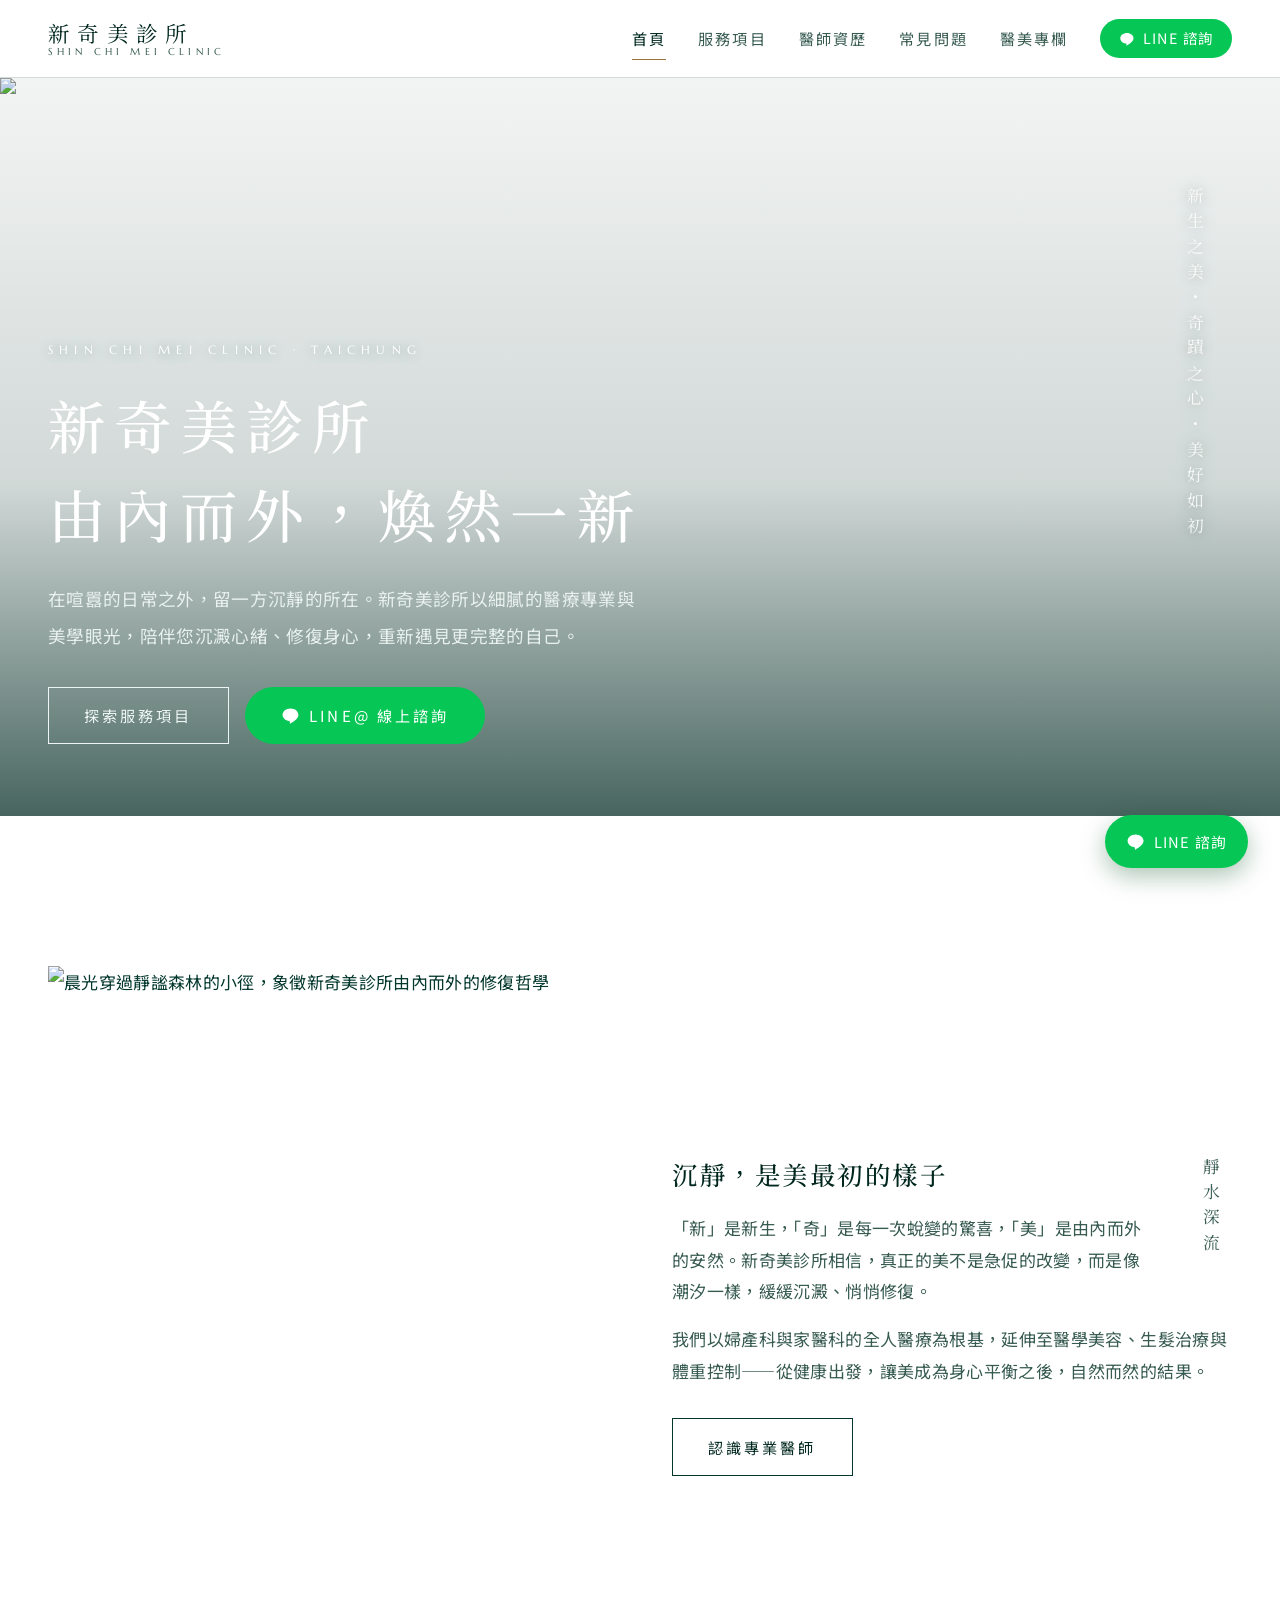
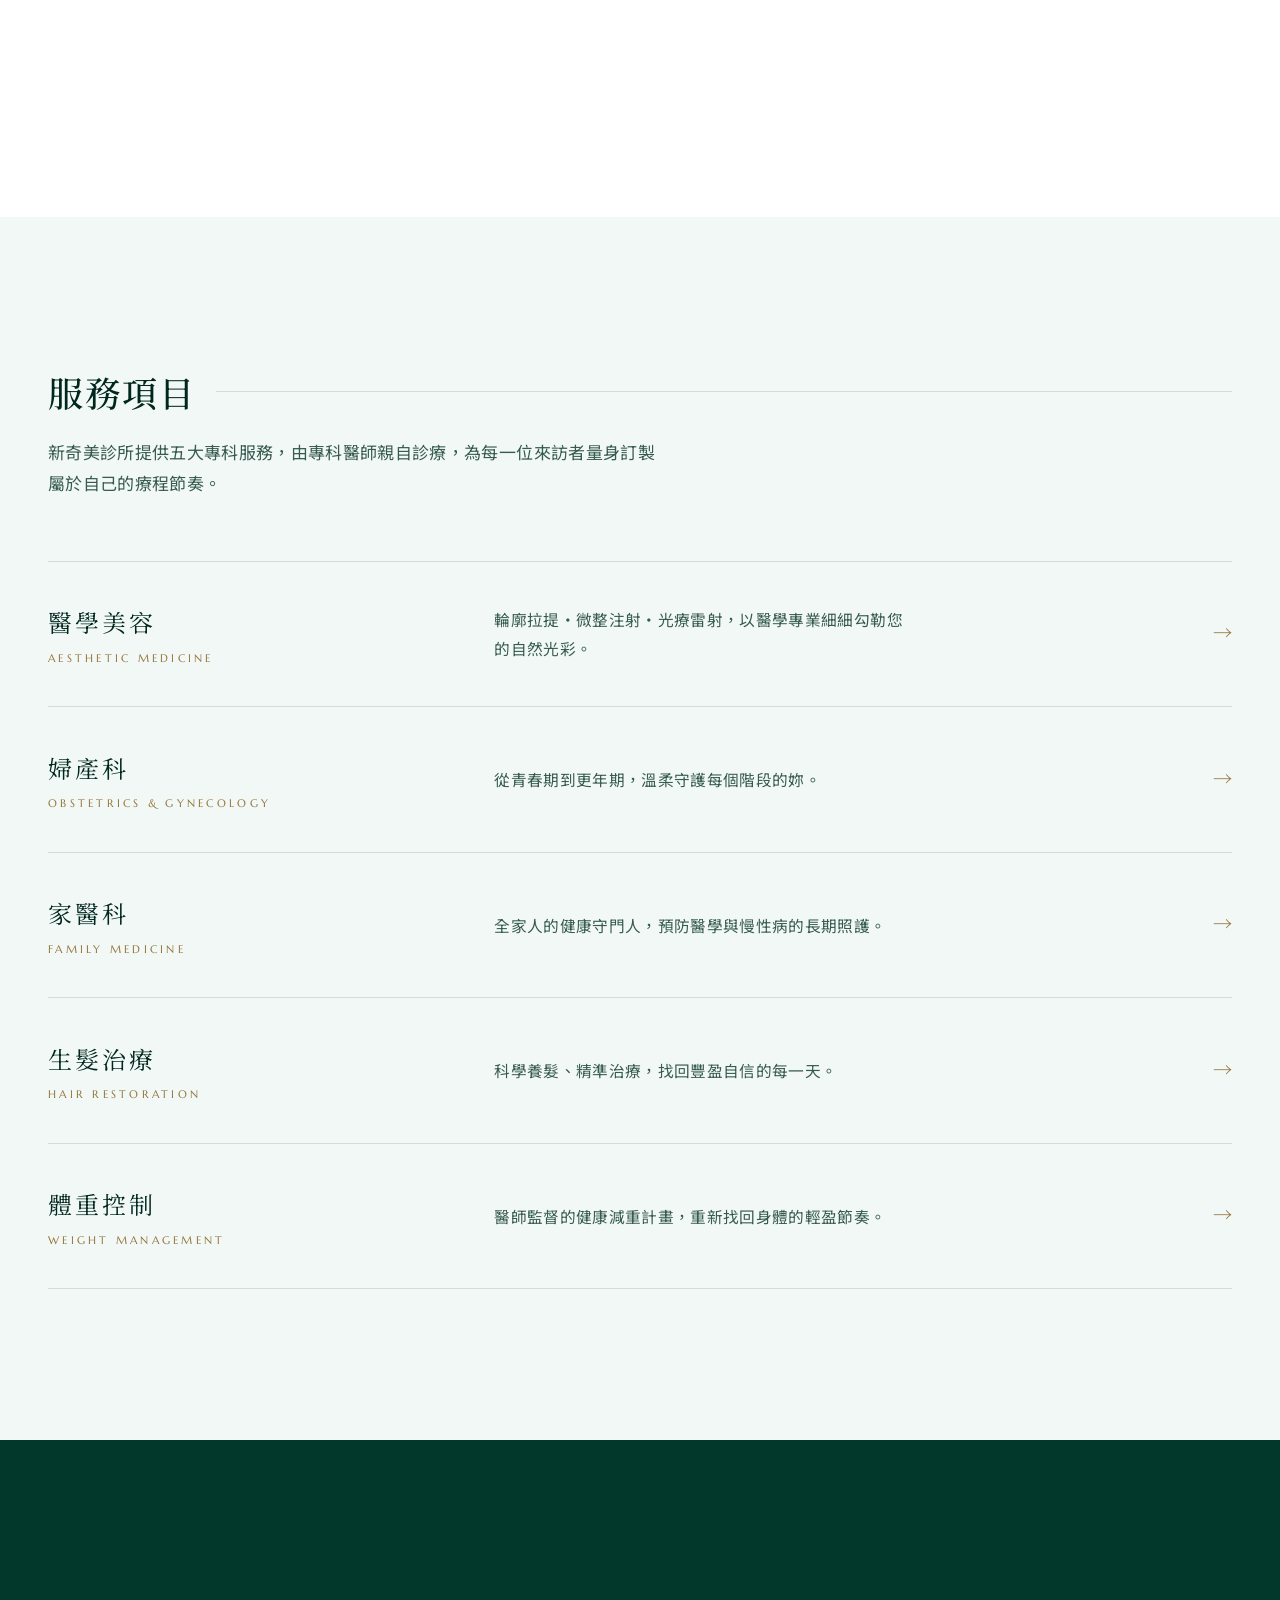
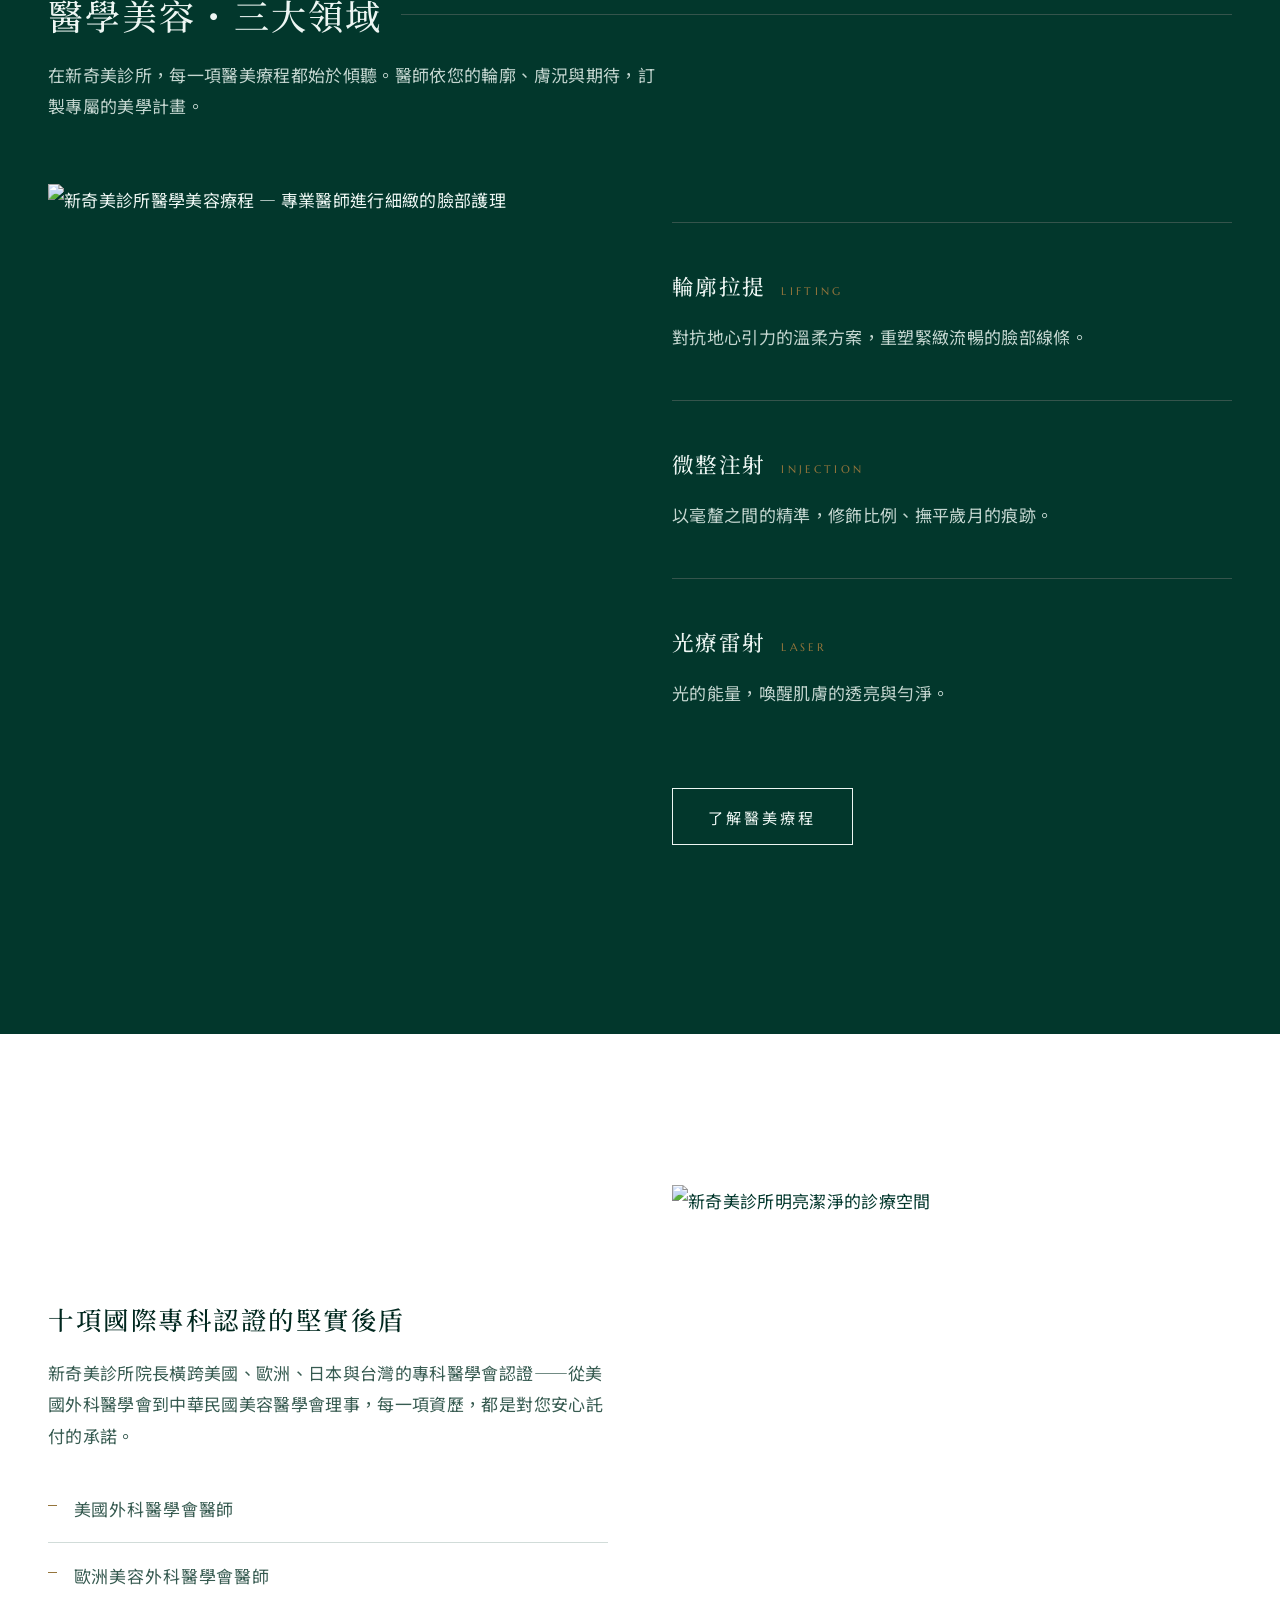
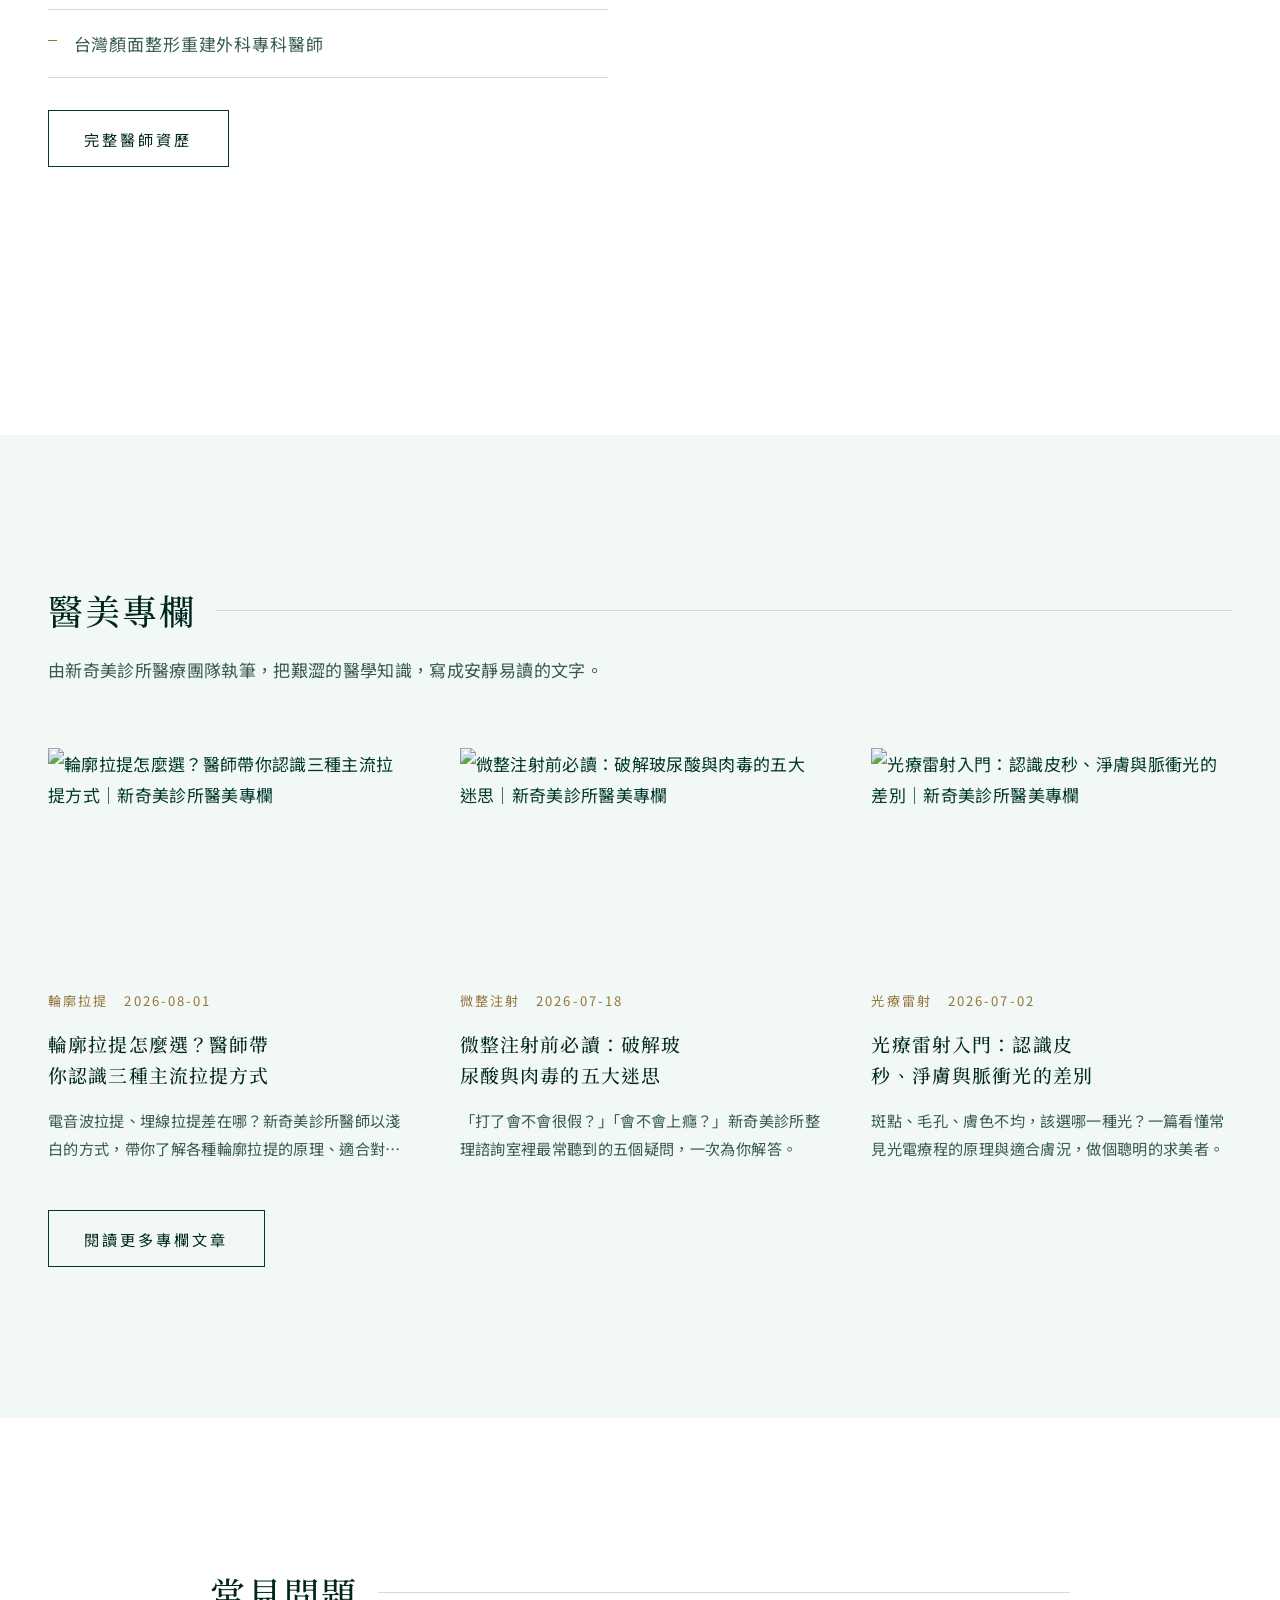
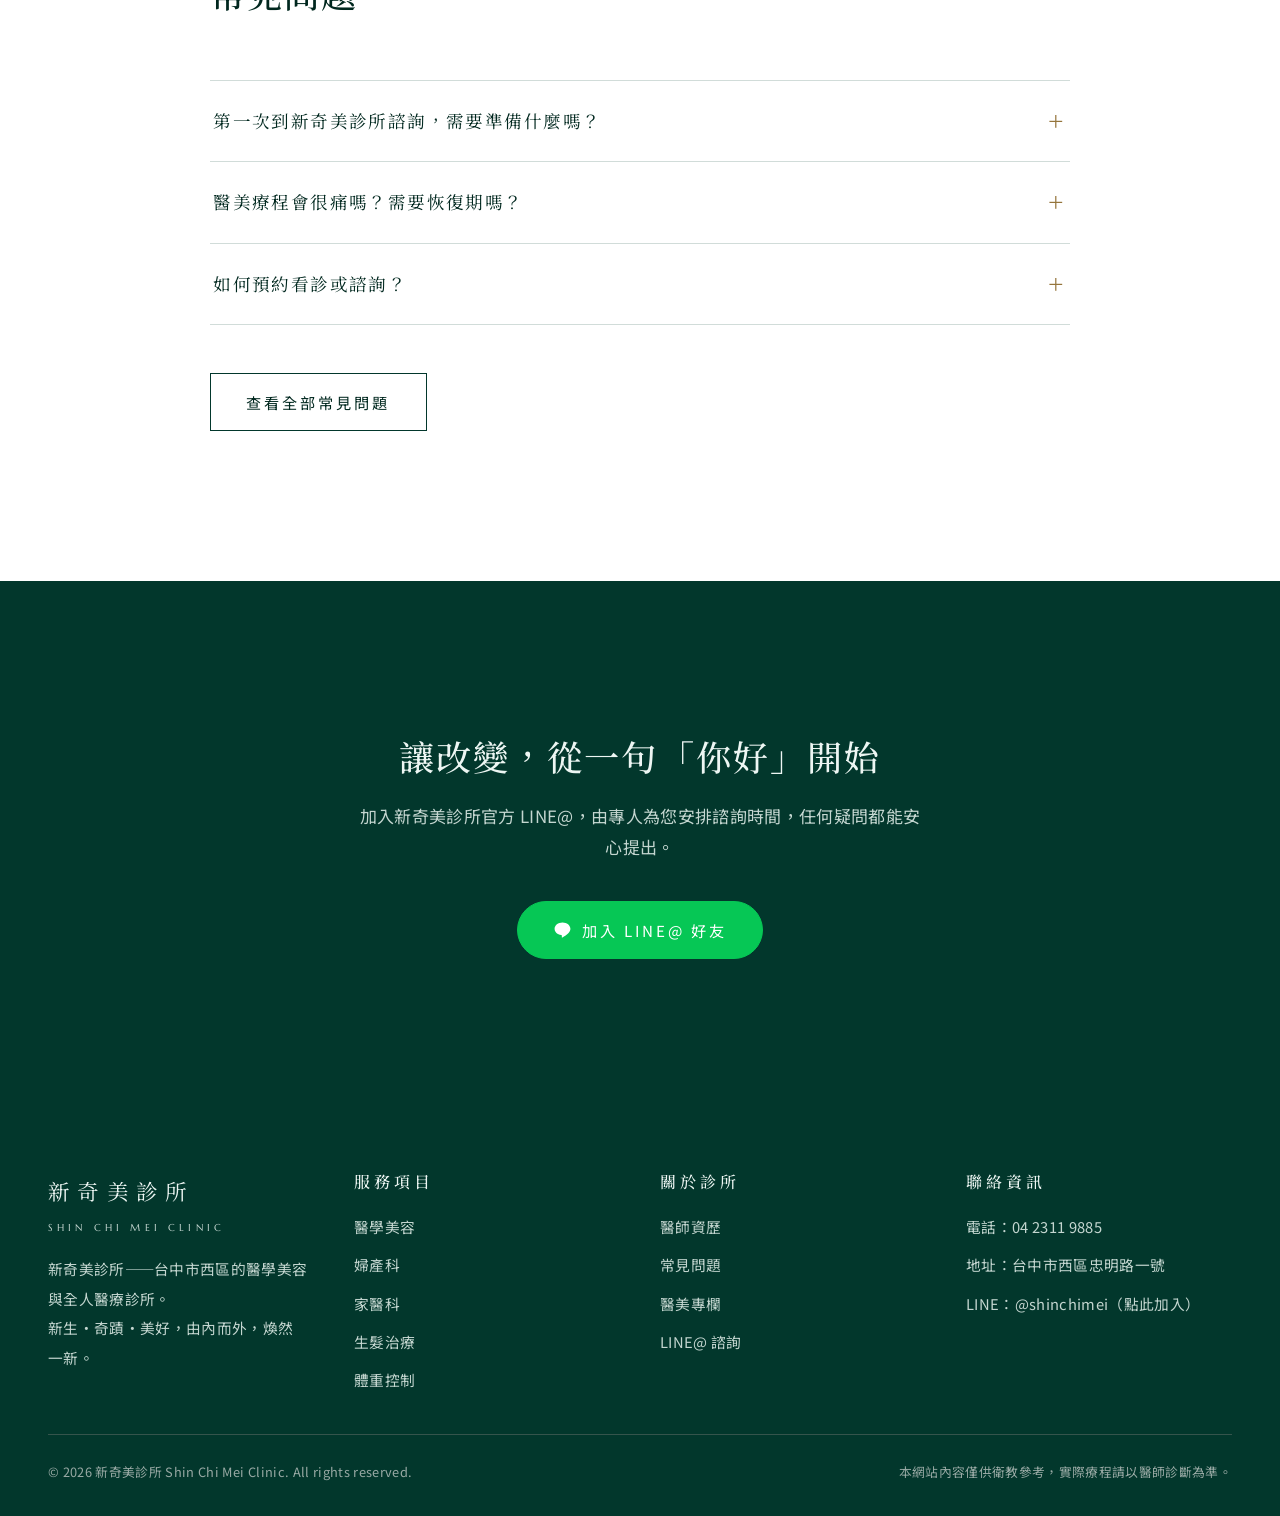
==== index.html @ 283fa75a "新奇美診所官方網站：沉靜風格多頁靜態站＋醫美專欄編輯器 Co-Authored-By: Claude Fable 5 <noreply@anthropic.com>" ====
<!DOCTYPE html>
<html lang="zh-Hant-TW">
<head>
<meta charset="UTF-8">
<meta name="viewport" content="width=device-width, initial-scale=1.0">
<title>新奇美診所｜台中西區醫美・婦產科・家醫科 — 由內而外，煥然一新</title>
<meta name="description" content="新奇美診所位於台中市西區忠明路，提供醫學美容（輪廓拉提、微整注射、光療雷射）、婦產科、家醫科、生髮治療與體重控制。新奇美診所以沉靜細膩的醫療美學，陪您由內而外煥然一新。LINE 線上諮詢：04 2311 9885。">
<meta name="keywords" content="新奇美診所, 台中醫美, 台中醫美診所, 輪廓拉提, 微整注射, 光療雷射, 生髮治療, 體重控制, 婦產科, 家醫科">
<link rel="canonical" href="https://www.shinchimei-clinic.tw/">
<!-- TODO: 上線時請將 shinchimei-clinic.tw 替換為實際網域（含以下 og / JSON-LD / sitemap） -->
<meta property="og:type" content="website">
<meta property="og:title" content="新奇美診所｜台中西區醫美・婦產科・家醫科">
<meta property="og:description" content="新奇美診所以沉靜細膩的醫療美學，提供醫學美容、婦產科、家醫科、生髮治療與體重控制，陪您由內而外煥然一新。">
<meta property="og:url" content="https://www.shinchimei-clinic.tw/">
<meta property="og:image" content="https://images.unsplash.com/photo-1507525428034-b723cf961d3e?auto=format&fit=crop&w=1200&q=80">
<meta property="og:locale" content="zh_TW">
<link rel="preconnect" href="https://fonts.googleapis.com">
<link rel="preconnect" href="https://fonts.gstatic.com" crossorigin>
<link href="https://fonts.googleapis.com/css2?family=Marcellus&family=Noto+Sans+TC:wght@300;400;500&family=Noto+Serif+TC:wght@400;500;600&display=swap" rel="stylesheet">
<link rel="stylesheet" href="assets/css/style.css">
<script type="application/ld+json">
{
  "@context": "https://schema.org",
  "@type": "MedicalClinic",
  "name": "新奇美診所",
  "alternateName": "Shin Chi Mei Clinic",
  "description": "新奇美診所位於台中市西區，提供醫學美容（輪廓拉提、微整注射、光療雷射）、婦產科、家醫科、生髮治療與體重控制。",
  "url": "https://www.shinchimei-clinic.tw/",
  "telephone": "+886-4-2311-9885",
  "image": "https://images.unsplash.com/photo-1507525428034-b723cf961d3e?auto=format&fit=crop&w=1200&q=80",
  "address": {
    "@type": "PostalAddress",
    "streetAddress": "忠明路一號",
    "addressLocality": "西區",
    "addressRegion": "台中市",
    "postalCode": "403",
    "addressCountry": "TW"
  },
  "medicalSpecialty": ["PlasticSurgery", "Dermatology", "Gynecologic", "PrimaryCare"],
  "availableService": [
    { "@type": "MedicalProcedure", "name": "輪廓拉提" },
    { "@type": "MedicalProcedure", "name": "微整注射" },
    { "@type": "MedicalProcedure", "name": "光療雷射" },
    { "@type": "MedicalProcedure", "name": "生髮治療" },
    { "@type": "MedicalProcedure", "name": "體重控制" }
  ]
}
</script>
</head>
<body>

<header class="site-header">
  <div class="wrap site-header__inner">
    <a href="index.html" class="brand" aria-label="新奇美診所首頁">
      <span class="brand__zh">新奇美診所</span>
      <span class="brand__en">Shin Chi Mei Clinic</span>
    </a>
    <button class="nav-toggle" aria-label="開啟選單" aria-expanded="false">
      <svg viewBox="0 0 24 24" fill="none" stroke="currentColor" stroke-width="1.5"><path d="M3 6h18M3 12h18M3 18h18"/></svg>
    </button>
    <nav class="site-nav" aria-label="主選單">
      <button class="nav-close" aria-label="關閉選單">
        <svg viewBox="0 0 24 24" fill="none" stroke="currentColor" stroke-width="1.5"><path d="M6 6l12 12M18 6L6 18"/></svg>
      </button>
      <a href="index.html" aria-current="page">首頁</a>
      <a href="services/index.html">服務項目</a>
      <a href="doctors.html">醫師資歷</a>
      <a href="faq.html">常見問題</a>
      <a href="blog/index.html">醫美專欄</a>
      <a href="contact.html" class="nav-cta">
        <svg viewBox="0 0 24 24" fill="currentColor"><path d="M12 3C6.5 3 2 6.6 2 11.1c0 4 3.5 7.4 8.3 8 .3.1.8.2.9.5.1.2.1.6 0 .9l-.1.9c0 .3-.2 1 .9.6 1.1-.5 5.8-3.4 7.9-5.9 1.4-1.6 2.1-3.2 2.1-5C22 6.6 17.5 3 12 3z"/></svg>
        LINE 諮詢
      </a>
    </nav>
  </div>
</header>

<main>
  <!-- Hero -->
  <section class="hero">
    <div class="hero__media">
      <img src="https://images.unsplash.com/photo-1507525428034-b723cf961d3e?auto=format&fit=crop&w=2000&q=80" alt="清晨的靜謐海岸，柔和的浪花輕撫沙灘 — 新奇美診所的沉靜意象" fetchpriority="high">
    </div>
    <p class="vertical-poem">新生之美・奇蹟之心・美好如初</p>
    <div class="wrap hero__content">
      <p class="hero__brandline">Shin Chi Mei Clinic · Taichung</p>
      <h1 class="hero__title">新奇美診所<br>由內而外，煥然一新</h1>
      <p class="hero__sub">在喧囂的日常之外，留一方沉靜的所在。新奇美診所以細膩的醫療專業與美學眼光，陪伴您沉澱心緒、修復身心，重新遇見更完整的自己。</p>
      <p style="margin-top:2rem; display:flex; gap:1rem; flex-wrap:wrap;">
        <a class="btn btn--on-deep" href="services/index.html">探索服務項目</a>
        <a class="btn btn--line" href="contact.html">
          <svg viewBox="0 0 24 24" fill="currentColor"><path d="M12 3C6.5 3 2 6.6 2 11.1c0 4 3.5 7.4 8.3 8 .3.1.8.2.9.5.1.2.1.6 0 .9l-.1.9c0 .3-.2 1 .9.6 1.1-.5 5.8-3.4 7.9-5.9 1.4-1.6 2.1-3.2 2.1-5C22 6.6 17.5 3 12 3z"/></svg>
          LINE@ 線上諮詢
        </a>
      </p>
    </div>
  </section>

  <!-- 理念 -->
  <section class="section">
    <div class="wrap split">
      <div class="split__media reveal">
        <img src="https://images.unsplash.com/photo-1441974231531-c6227db76b6e?auto=format&fit=crop&w=1200&q=80" alt="晨光穿過靜謐森林的小徑，象徵新奇美診所由內而外的修復哲學" loading="lazy">
      </div>
      <div class="split__body reveal" data-delay="1">
        <p class="vertical-poem" style="float:right; margin-left:2rem;">靜水深流</p>
        <h2>沉靜，是美最初的樣子</h2>
        <p>「新」是新生，「奇」是每一次蛻變的驚喜，「美」是由內而外的安然。新奇美診所相信，真正的美不是急促的改變，而是像潮汐一樣，緩緩沉澱、悄悄修復。</p>
        <p>我們以婦產科與家醫科的全人醫療為根基，延伸至醫學美容、生髮治療與體重控制——從健康出發，讓美成為身心平衡之後，自然而然的結果。</p>
        <p style="margin-top:2rem;"><a class="btn" href="doctors.html">認識專業醫師</a></p>
      </div>
    </div>
  </section>

  <!-- 服務項目 -->
  <section class="section section--surface" id="services">
    <div class="wrap">
      <header class="section-head reveal">
        <h2 class="section-head__title">服務項目</h2>
        <p class="section-head__lede">新奇美診所提供五大專科服務，由專科醫師親自診療，為每一位來訪者量身訂製屬於自己的療程節奏。</p>
      </header>
      <div class="service-menu reveal" data-delay="1">
        <a class="service-menu__item" href="services/aesthetic-medicine.html">
          <span class="service-menu__name">醫學美容<small>Aesthetic Medicine</small></span>
          <span class="service-menu__desc">輪廓拉提・微整注射・光療雷射，以醫學專業細細勾勒您的自然光彩。</span>
          <span class="service-menu__arrow" aria-hidden="true">→</span>
        </a>
        <a class="service-menu__item" href="services/obstetrics-gynecology.html">
          <span class="service-menu__name">婦產科<small>Obstetrics &amp; Gynecology</small></span>
          <span class="service-menu__desc">從青春期到更年期，溫柔守護每個階段的妳。</span>
          <span class="service-menu__arrow" aria-hidden="true">→</span>
        </a>
        <a class="service-menu__item" href="services/family-medicine.html">
          <span class="service-menu__name">家醫科<small>Family Medicine</small></span>
          <span class="service-menu__desc">全家人的健康守門人，預防醫學與慢性病的長期照護。</span>
          <span class="service-menu__arrow" aria-hidden="true">→</span>
        </a>
        <a class="service-menu__item" href="services/hair-restoration.html">
          <span class="service-menu__name">生髮治療<small>Hair Restoration</small></span>
          <span class="service-menu__desc">科學養髮、精準治療，找回豐盈自信的每一天。</span>
          <span class="service-menu__arrow" aria-hidden="true">→</span>
        </a>
        <a class="service-menu__item" href="services/weight-management.html">
          <span class="service-menu__name">體重控制<small>Weight Management</small></span>
          <span class="service-menu__desc">醫師監督的健康減重計畫，重新找回身體的輕盈節奏。</span>
          <span class="service-menu__arrow" aria-hidden="true">→</span>
        </a>
      </div>
    </div>
  </section>

  <!-- 醫學美容 highlight -->
  <section class="section section--deep">
    <div class="wrap">
      <header class="section-head reveal">
        <h2 class="section-head__title">醫學美容・三大領域</h2>
        <p class="section-head__lede">在新奇美診所，每一項醫美療程都始於傾聽。醫師依您的輪廓、膚況與期待，訂製專屬的美學計畫。</p>
      </header>
      <div class="split">
        <div class="split__media reveal">
          <img src="https://images.unsplash.com/photo-1552693673-1bf958298935?auto=format&fit=crop&w=1200&q=80" alt="新奇美診所醫學美容療程 — 專業醫師進行細緻的臉部護理" loading="lazy">
        </div>
        <div class="split__body reveal" data-delay="1">
          <div class="treatment-block" style="border-top-color: var(--hairline-deep);">
            <h3 style="color:var(--on-deep);">輪廓拉提 <small>Lifting</small></h3>
            <p style="color:var(--on-deep-soft);">對抗地心引力的溫柔方案，重塑緊緻流暢的臉部線條。</p>
          </div>
          <div class="treatment-block" style="border-top-color: var(--hairline-deep);">
            <h3 style="color:var(--on-deep);">微整注射 <small>Injection</small></h3>
            <p style="color:var(--on-deep-soft);">以毫釐之間的精準，修飾比例、撫平歲月的痕跡。</p>
          </div>
          <div class="treatment-block" style="border-top-color: var(--hairline-deep);">
            <h3 style="color:var(--on-deep);">光療雷射 <small>Laser</small></h3>
            <p style="color:var(--on-deep-soft);">光的能量，喚醒肌膚的透亮與勻淨。</p>
          </div>
          <p style="margin-top:2rem;"><a class="btn btn--on-deep" href="services/aesthetic-medicine.html">了解醫美療程</a></p>
        </div>
      </div>
    </div>
  </section>

  <!-- 醫師 preview -->
  <section class="section">
    <div class="wrap split">
      <div class="split__body reveal">
        <h2>十項國際專科認證的堅實後盾</h2>
        <p>新奇美診所院長橫跨美國、歐洲、日本與台灣的專科醫學會認證——從美國外科醫學會到中華民國美容醫學會理事，每一項資歷，都是對您安心託付的承諾。</p>
        <ul class="cred-list" style="columns:1; margin-top:1.5rem;">
          <li>美國外科醫學會醫師</li>
          <li>歐洲美容外科醫學會醫師</li>
          <li>台灣顏面整形重建外科專科醫師</li>
        </ul>
        <p style="margin-top:2rem;"><a class="btn" href="doctors.html">完整醫師資歷</a></p>
      </div>
      <div class="split__media reveal" data-delay="1">
        <img src="https://images.unsplash.com/photo-1629909613654-28e377c37b09?auto=format&fit=crop&w=1200&q=80" alt="新奇美診所明亮潔淨的診療空間" loading="lazy">
      </div>
    </div>
  </section>

  <!-- 專欄 preview -->
  <section class="section section--surface">
    <div class="wrap">
      <header class="section-head reveal">
        <h2 class="section-head__title">醫美專欄</h2>
        <p class="section-head__lede">由新奇美診所醫療團隊執筆，把艱澀的醫學知識，寫成安靜易讀的文字。</p>
      </header>
      <div class="post-grid reveal" data-delay="1" id="home-posts">
        <!-- 由 blog.js 動態帶入最新三篇 -->
      </div>
      <p style="margin-top:3rem;"><a class="btn" href="blog/index.html">閱讀更多專欄文章</a></p>
    </div>
  </section>

  <!-- FAQ preview -->
  <section class="section">
    <div class="wrap wrap--narrow">
      <header class="section-head reveal">
        <h2 class="section-head__title">常見問題</h2>
      </header>
      <div class="faq-list reveal" data-delay="1">
        <details class="faq-item">
          <summary>第一次到新奇美診所諮詢，需要準備什麼嗎？</summary>
          <div class="faq-item__body"><p>只需帶著您的健保卡與想解決的困擾前來。醫師會先進行完整的評估與溝通，充分了解您的期待後，才會共同討論適合的療程方向，不會有任何推銷壓力。</p></div>
        </details>
        <details class="faq-item">
          <summary>醫美療程會很痛嗎？需要恢復期嗎？</summary>
          <div class="faq-item__body"><p>多數微整注射與光療雷射屬於低侵入性療程，治療前會敷麻藥降低不適，術後即可正常上班上學。實際感受與恢復期依療程項目與個人體質而異，醫師會在諮詢時詳細說明。</p></div>
        </details>
        <details class="faq-item">
          <summary>如何預約看診或諮詢？</summary>
          <div class="faq-item__body"><p>您可以透過 LINE@ 線上諮詢，或直接來電 04 2311 9885 預約。診所位於台中市西區忠明路一號，交通便利。</p></div>
        </details>
      </div>
      <p style="margin-top:3rem;"><a class="btn" href="faq.html">查看全部常見問題</a></p>
    </div>
  </section>

  <!-- LINE CTA -->
  <section class="section section--deep">
    <div class="wrap" style="text-align:center;">
      <h2 class="reveal" style="font-size:var(--text-h2); margin-bottom:1.2rem;">讓改變，從一句「你好」開始</h2>
      <p class="reveal" data-delay="1" style="color:var(--on-deep-soft); max-width:34em; margin-inline:auto;">加入新奇美診所官方 LINE@，由專人為您安排諮詢時間，任何疑問都能安心提出。</p>
      <p class="reveal" data-delay="2" style="margin-top:2.4rem;">
        <a class="btn btn--line" href="contact.html">
          <svg viewBox="0 0 24 24" fill="currentColor"><path d="M12 3C6.5 3 2 6.6 2 11.1c0 4 3.5 7.4 8.3 8 .3.1.8.2.9.5.1.2.1.6 0 .9l-.1.9c0 .3-.2 1 .9.6 1.1-.5 5.8-3.4 7.9-5.9 1.4-1.6 2.1-3.2 2.1-5C22 6.6 17.5 3 12 3z"/></svg>
          加入 LINE@ 好友
        </a>
      </p>
    </div>
  </section>
</main>

<footer class="site-footer">
  <div class="wrap">
    <div class="site-footer__grid">
      <div class="site-footer__brand">
        <span class="brand__zh">新奇美診所</span><br>
        <span class="brand__en">Shin Chi Mei Clinic</span>
        <p>新奇美診所——台中市西區的醫學美容與全人醫療診所。<br>新生・奇蹟・美好，由內而外，煥然一新。</p>
      </div>
      <div>
        <h4>服務項目</h4>
        <ul>
          <li><a href="services/aesthetic-medicine.html">醫學美容</a></li>
          <li><a href="services/obstetrics-gynecology.html">婦產科</a></li>
          <li><a href="services/family-medicine.html">家醫科</a></li>
          <li><a href="services/hair-restoration.html">生髮治療</a></li>
          <li><a href="services/weight-management.html">體重控制</a></li>
        </ul>
      </div>
      <div>
        <h4>關於診所</h4>
        <ul>
          <li><a href="doctors.html">醫師資歷</a></li>
          <li><a href="faq.html">常見問題</a></li>
          <li><a href="blog/index.html">醫美專欄</a></li>
          <li><a href="contact.html">LINE@ 諮詢</a></li>
        </ul>
      </div>
      <div>
        <h4>聯絡資訊</h4>
        <ul>
          <li>電話：<a href="tel:+886423119885">04 2311 9885</a></li>
          <li>地址：<a href="https://maps.google.com/?q=台中市西區忠明路一號" target="_blank" rel="noopener">台中市西區忠明路一號</a></li>
          <li>LINE：<a href="contact.html">@shinchimei（點此加入）</a></li>
        </ul>
      </div>
    </div>
    <div class="site-footer__legal">
      <span>© 2026 新奇美診所 Shin Chi Mei Clinic. All rights reserved.</span>
      <span>本網站內容僅供衛教參考，實際療程請以醫師診斷為準。</span>
    </div>
  </div>
</footer>

<a class="line-float" href="contact.html" aria-label="LINE 線上諮詢">
  <svg viewBox="0 0 24 24" fill="currentColor"><path d="M12 3C6.5 3 2 6.6 2 11.1c0 4 3.5 7.4 8.3 8 .3.1.8.2.9.5.1.2.1.6 0 .9l-.1.9c0 .3-.2 1 .9.6 1.1-.5 5.8-3.4 7.9-5.9 1.4-1.6 2.1-3.2 2.1-5C22 6.6 17.5 3 12 3z"/></svg>
  <span>LINE 諮詢</span>
</a>

<script src="assets/js/main.js"></script>
<script src="assets/js/posts-data.js"></script>
<script src="assets/js/blog.js"></script>
</body>
</html>
---- assets/css/style.css ----
/* ============================================================
   新奇美診所 SHIN CHI MEI CLINIC — Design System
   沉靜・深松綠 × 純白 × 霧金
   ============================================================ */

:root {
  /* Color — committed deep pine on pure white */
  --bg: #ffffff;
  --ink: oklch(0.30 0.055 175);          /* 深松綠（主色/文字） */
  --ink-strong: oklch(0.24 0.05 175);
  --ink-soft: oklch(0.44 0.045 175);
  --surface: oklch(0.972 0.008 175);     /* 淡青瓷底 */
  --surface-deep: oklch(0.30 0.055 175); /* 深色段落底 = 主色 */
  --on-deep: oklch(0.965 0.01 175);
  --on-deep-soft: oklch(0.86 0.02 175);
  --gold: oklch(0.58 0.085 80);          /* 霧金 */
  --gold-soft: oklch(0.72 0.07 85);
  --hairline: oklch(0.885 0.012 175);
  --hairline-deep: oklch(0.42 0.04 175);
  --line-green: #06c755;                 /* LINE 官方綠 */
  --line-green-deep: #05a648;

  /* Type */
  --font-display: "Marcellus", "Noto Serif TC", serif;
  --font-serif: "Noto Serif TC", "Songti TC", serif;
  --font-sans: "Noto Sans TC", "PingFang TC", sans-serif;

  /* Scale */
  --text-hero: clamp(2rem, 1.2rem + 3.4vw, 3.6rem);
  --text-h1: clamp(1.8rem, 1.2rem + 2.4vw, 3rem);
  --text-h2: clamp(1.5rem, 1.15rem + 1.4vw, 2.2rem);
  --text-h3: clamp(1.2rem, 1.05rem + 0.6vw, 1.5rem);
  --text-body: 1.0625rem;
  --text-small: 0.9rem;

  /* Space */
  --space-section: clamp(5rem, 3rem + 8vw, 10rem);
  --space-block: clamp(2.5rem, 1.5rem + 3vw, 4.5rem);
  --gutter: clamp(1.25rem, 4vw, 3rem);
  --measure: 68ch;

  /* Z scale */
  --z-sticky: 100;
  --z-drawer: 200;
  --z-modal: 300;
  --z-toast: 400;

  --ease-out: cubic-bezier(0.22, 1, 0.36, 1);
}

* { margin: 0; padding: 0; box-sizing: border-box; }

html { scroll-behavior: smooth; }

body {
  font-family: var(--font-sans);
  font-size: var(--text-body);
  line-height: 1.85;
  color: var(--ink);
  background: var(--bg);
  -webkit-font-smoothing: antialiased;
  letter-spacing: 0.02em;
}

img { max-width: 100%; display: block; }

a { color: inherit; text-decoration: none; }

h1, h2, h3, h4 {
  font-family: var(--font-serif);
  font-weight: 500;
  line-height: 1.4;
  color: var(--ink-strong);
  text-wrap: balance;
  letter-spacing: 0.06em;
}

p { text-wrap: pretty; }

::selection { background: var(--ink); color: #fff; }

/* ---------- Layout helpers ---------- */
.wrap {
  width: min(1200px, 100% - 2 * var(--gutter));
  margin-inline: auto;
}
.wrap--narrow { width: min(860px, 100% - 2 * var(--gutter)); }

.section { padding-block: var(--space-section); }
.section--surface { background: var(--surface); }
.section--deep { background: var(--surface-deep); color: var(--on-deep); }
.section--deep h2, .section--deep h3 { color: var(--on-deep); }

/* ---------- Header ---------- */
.site-header {
  position: sticky;
  top: 0;
  z-index: var(--z-sticky);
  border-bottom: 1px solid var(--hairline);
}
/* 毛玻璃放在偽元素上：若直接放在 header，會使 fixed 定位的行動版選單被侷限在 header 內 */
.site-header::before {
  content: "";
  position: absolute;
  inset: 0;
  z-index: -1;
  background: color-mix(in oklab, var(--bg) 92%, transparent);
  backdrop-filter: blur(12px);
}
.site-header__inner {
  display: flex;
  align-items: center;
  justify-content: space-between;
  gap: 1.5rem;
  padding-block: 1.1rem;
}
.brand {
  display: flex;
  flex-direction: column;
  line-height: 1.25;
}
.brand__zh {
  font-family: var(--font-serif);
  font-size: 1.35rem;
  letter-spacing: 0.34em;
  color: var(--ink-strong);
}
.brand__en {
  font-family: var(--font-display);
  font-size: 0.62rem;
  letter-spacing: 0.42em;
  color: var(--ink-soft);
  text-transform: uppercase;
}
.site-nav { display: flex; align-items: center; gap: clamp(1rem, 2.5vw, 2.2rem); }
.site-nav a {
  font-size: 0.95rem;
  letter-spacing: 0.14em;
  color: var(--ink-soft);
  padding-block: 0.4rem;
  border-bottom: 1px solid transparent;
  transition: color 0.3s var(--ease-out), border-color 0.3s var(--ease-out);
}
.site-nav a:hover { color: var(--ink-strong); }
.site-nav a[aria-current="page"] {
  color: var(--ink-strong);
  border-bottom-color: var(--gold);
}
.nav-cta {
  display: inline-flex;
  align-items: center;
  gap: 0.5rem;
  background: var(--line-green);
  color: #fff !important;
  padding: 0.55rem 1.15rem;
  border-radius: 999px;
  font-size: 0.9rem !important;
  letter-spacing: 0.1em !important;
  border-bottom: none !important;
  transition: background 0.3s var(--ease-out);
}
.nav-cta:hover { background: var(--line-green-deep); }
.nav-cta svg { width: 1.1em; height: 1.1em; }

/* Mobile nav */
.nav-toggle {
  display: none;
  background: none;
  border: none;
  cursor: pointer;
  padding: 0.5rem;
  color: var(--ink);
}
.nav-toggle svg { width: 1.6rem; height: 1.6rem; }

@media (max-width: 900px) {
  .nav-toggle { display: block; }
  .site-nav {
    position: fixed;
    inset: 0;
    z-index: var(--z-drawer);
    flex-direction: column;
    justify-content: center;
    gap: 2rem;
    background: var(--bg);
    transform: translateY(-100%);
    transition: transform 0.5s var(--ease-out);
  }
  .site-nav.is-open { transform: translateY(0); }
  .site-nav a { font-size: 1.25rem; letter-spacing: 0.3em; }
  .nav-close {
    position: absolute;
    top: 1.2rem;
    right: var(--gutter);
    background: none;
    border: none;
    cursor: pointer;
    color: var(--ink);
  }
  .nav-close svg { width: 1.8rem; height: 1.8rem; }
}
@media (min-width: 901px) { .nav-close { display: none; } }

/* ---------- Hero ---------- */
.hero {
  position: relative;
  min-height: clamp(520px, 82vh, 860px);
  display: grid;
  align-items: end;
  color: #fff;
  isolation: isolate;
  overflow: hidden;
}
.hero__media {
  position: absolute;
  inset: 0;
  z-index: -1;
}
.hero__media img {
  width: 100%;
  height: 100%;
  object-fit: cover;
}
.hero__media::after {
  content: "";
  position: absolute;
  inset: 0;
  background: linear-gradient(
    to top,
    oklch(0.25 0.05 175 / 0.72) 0%,
    oklch(0.25 0.05 175 / 0.18) 45%,
    oklch(0.25 0.05 175 / 0.05) 100%
  );
}
.hero__content {
  padding-block: clamp(3rem, 8vh, 6rem);
}
.hero__title {
  font-family: var(--font-serif);
  font-size: var(--text-hero);
  font-weight: 500;
  color: #fff;
  letter-spacing: 0.14em;
  line-height: 1.55;
}
.hero__sub {
  margin-top: 1.4rem;
  max-width: 34em;
  font-size: clamp(0.98rem, 0.9rem + 0.3vw, 1.1rem);
  color: oklch(0.95 0.01 175);
  line-height: 2.1;
}
.hero__brandline {
  font-family: var(--font-display);
  letter-spacing: 0.5em;
  font-size: 0.78rem;
  color: #fff;
  text-shadow: 0 1px 12px oklch(0.25 0.05 175 / 0.55);
  margin-bottom: 1.2rem;
  text-transform: uppercase;
}

/* 直書詩句 — vertical poetry accent */
.vertical-poem {
  writing-mode: vertical-rl;
  font-family: var(--font-serif);
  letter-spacing: 0.5em;
  line-height: 2.6;
  color: var(--ink-soft);
  font-size: 1.05rem;
  block-size: fit-content;
}
.hero .vertical-poem {
  position: absolute;
  top: clamp(4rem, 12vh, 7rem);
  right: clamp(1.5rem, 5vw, 4rem);
  color: oklch(1 0 0 / 0.88);
  text-shadow: 0 1px 14px oklch(0.2 0.04 175 / 0.4);
}
@media (max-width: 700px) { .hero .vertical-poem { display: none; } }

/* ---------- Section heading pattern ---------- */
.section-head { margin-bottom: var(--space-block); }
.section-head__title {
  font-size: var(--text-h2);
  display: flex;
  align-items: center;
  gap: 1.2rem;
}
.section-head__title::after {
  content: "";
  height: 1px;
  flex: 1;
  background: var(--hairline);
}
.section--deep .section-head__title::after { background: var(--hairline-deep); }
.section-head__lede {
  margin-top: 1.2rem;
  max-width: var(--measure);
  color: var(--ink-soft);
}
.section--deep .section-head__lede { color: var(--on-deep-soft); }

/* ---------- Service index (menu style, not cards) ---------- */
.service-menu { border-top: 1px solid var(--hairline); }
.service-menu__item {
  display: grid;
  grid-template-columns: minmax(0, 1.2fr) minmax(0, 2fr) auto;
  gap: clamp(1rem, 3vw, 3rem);
  align-items: center;
  padding-block: clamp(1.6rem, 3vw, 2.4rem);
  border-bottom: 1px solid var(--hairline);
  transition: background 0.35s var(--ease-out), padding-inline 0.35s var(--ease-out);
}
.service-menu__item:hover {
  background: var(--surface);
  padding-inline: 1.2rem;
}
.service-menu__name {
  font-family: var(--font-serif);
  font-size: var(--text-h3);
  letter-spacing: 0.12em;
  color: var(--ink-strong);
  display: flex;
  flex-direction: column;
  gap: 0.2rem;
}
.service-menu__name small {
  font-family: var(--font-display);
  font-size: 0.68rem;
  letter-spacing: 0.3em;
  color: var(--gold);
  text-transform: uppercase;
}
.service-menu__desc {
  color: var(--ink-soft);
  font-size: 0.98rem;
  max-width: 46ch;
}
.service-menu__arrow {
  font-family: var(--font-display);
  color: var(--gold);
  font-size: 1.2rem;
  transition: transform 0.35s var(--ease-out);
}
.service-menu__item:hover .service-menu__arrow { transform: translateX(6px); }
@media (max-width: 720px) {
  .service-menu__item { grid-template-columns: 1fr auto; }
  .service-menu__desc { grid-column: 1 / -1; }
}

/* ---------- Split feature (image + text) ---------- */
.split {
  display: grid;
  grid-template-columns: repeat(auto-fit, minmax(min(420px, 100%), 1fr));
  gap: clamp(2rem, 5vw, 5rem);
  align-items: center;
}
.split__media img {
  width: 100%;
  aspect-ratio: 4 / 5;
  object-fit: cover;
}
.split__media--wide img { aspect-ratio: 3 / 2; }
.split__body h2, .split__body h3 { margin-bottom: 1.2rem; }
.split__body p { color: var(--ink-soft); max-width: var(--measure); }
.split__body p + p { margin-top: 1em; }

/* ---------- Buttons ---------- */
.btn {
  display: inline-flex;
  align-items: center;
  gap: 0.6rem;
  padding: 0.85rem 2.2rem;
  font-size: 0.95rem;
  letter-spacing: 0.2em;
  border: 1px solid var(--ink);
  color: var(--ink-strong);
  background: transparent;
  cursor: pointer;
  font-family: var(--font-sans);
  transition: background 0.3s var(--ease-out), color 0.3s var(--ease-out);
}
.btn:hover { background: var(--ink); color: #fff; }
.btn--solid { background: var(--ink); color: #fff; }
.btn--solid:hover { background: var(--ink-strong); }
.btn--on-deep { border-color: var(--on-deep); color: var(--on-deep); }
.btn--on-deep:hover { background: var(--on-deep); color: var(--ink-strong); }
.btn--line {
  background: var(--line-green);
  border-color: var(--line-green);
  color: #fff;
  border-radius: 999px;
}
.btn--line:hover { background: var(--line-green-deep); border-color: var(--line-green-deep); color: #fff; }
.btn--line svg { width: 1.25em; height: 1.25em; }

/* ---------- Credential list (醫師資歷) ---------- */
.cred-list {
  list-style: none;
  columns: 2;
  column-gap: clamp(2rem, 5vw, 4rem);
}
.cred-list li {
  break-inside: avoid;
  padding: 1.1rem 0 1.1rem 1.6rem;
  border-bottom: 1px solid var(--hairline);
  position: relative;
  color: var(--ink-soft);
  letter-spacing: 0.05em;
}
.cred-list li::before {
  content: "";
  position: absolute;
  left: 0;
  top: 1.85rem;
  width: 0.55rem;
  height: 1px;
  background: var(--gold);
}
@media (max-width: 720px) { .cred-list { columns: 1; } }

/* ---------- FAQ ---------- */
.faq-list { border-top: 1px solid var(--hairline); }
.faq-item { border-bottom: 1px solid var(--hairline); }
.faq-item summary {
  list-style: none;
  cursor: pointer;
  display: flex;
  justify-content: space-between;
  align-items: baseline;
  gap: 1.5rem;
  padding: 1.5rem 0.2rem;
  font-family: var(--font-serif);
  font-size: 1.1rem;
  letter-spacing: 0.08em;
  color: var(--ink-strong);
}
.faq-item summary::-webkit-details-marker { display: none; }
.faq-item summary::after {
  content: "＋";
  font-family: var(--font-sans);
  color: var(--gold);
  transition: transform 0.3s var(--ease-out);
  flex-shrink: 0;
}
.faq-item[open] summary::after { transform: rotate(45deg); }
.faq-item__body {
  padding: 0 0.2rem 1.8rem;
  color: var(--ink-soft);
  max-width: var(--measure);
}
.faq-item__body p + p { margin-top: 0.8em; }

/* ---------- Blog ---------- */
.post-grid {
  display: grid;
  grid-template-columns: repeat(auto-fit, minmax(min(300px, 100%), 1fr));
  gap: clamp(2rem, 4vw, 3.5rem);
}
.post-card { display: flex; flex-direction: column; gap: 1rem; }
.post-card__media {
  overflow: hidden;
  aspect-ratio: 16 / 10;
  background: var(--surface);
}
.post-card__media img {
  width: 100%;
  height: 100%;
  object-fit: cover;
  transition: transform 0.8s var(--ease-out);
}
.post-card:hover .post-card__media img { transform: scale(1.04); }
.post-card__meta {
  font-size: 0.82rem;
  letter-spacing: 0.16em;
  color: var(--gold);
  display: flex;
  gap: 1rem;
}
.post-card__title {
  font-size: 1.18rem;
  line-height: 1.6;
  transition: color 0.3s var(--ease-out);
}
.post-card:hover .post-card__title { color: var(--gold); }
.post-card__excerpt {
  color: var(--ink-soft);
  font-size: 0.95rem;
  display: -webkit-box;
  -webkit-line-clamp: 2;
  -webkit-box-orient: vertical;
  overflow: hidden;
}

/* Article page */
.article { padding-block: var(--space-section); }
.article__head { margin-bottom: var(--space-block); }
.article__meta {
  font-size: 0.85rem;
  letter-spacing: 0.18em;
  color: var(--gold);
  margin-bottom: 1.2rem;
}
.article__title { font-size: var(--text-h1); }
.article__cover {
  margin-block: var(--space-block);
  aspect-ratio: 21 / 9;
  object-fit: cover;
  width: 100%;
}
.article__body {
  max-width: var(--measure);
  color: var(--ink);
}
.article__body h2 {
  font-size: 1.5rem;
  margin: 2.2em 0 0.8em;
  padding-bottom: 0.5rem;
  border-bottom: 1px solid var(--hairline);
}
.article__body h3 { font-size: 1.2rem; margin: 1.8em 0 0.6em; }
.article__body p { margin-block: 1em; }
.article__body ul, .article__body ol { padding-left: 1.5em; margin-block: 1em; }
.article__body li { margin-block: 0.4em; }
.article__body blockquote {
  margin-block: 1.6em;
  padding: 0.4em 0 0.4em 1.4em;
  border-left: 1px solid var(--gold);
  color: var(--ink-soft);
  font-family: var(--font-serif);
}
.article__body img { margin-block: 1.6em; }
.article__body a { color: var(--gold); border-bottom: 1px solid currentColor; }
.article__body hr {
  border: none;
  border-top: 1px solid var(--hairline);
  margin-block: 2.4em;
}

/* ---------- Contact / LINE ---------- */
.line-panel {
  display: grid;
  grid-template-columns: repeat(auto-fit, minmax(min(380px, 100%), 1fr));
  gap: clamp(2rem, 5vw, 5rem);
  align-items: center;
}
.line-panel__card {
  background: #fff;
  border: 1px solid var(--hairline);
  padding: clamp(2rem, 4vw, 3.5rem);
  text-align: center;
}
.line-panel__card h3 { margin-bottom: 0.6rem; }
.line-panel__card > p { color: var(--ink-soft); font-size: 0.95rem; }
.qr-placeholder {
  width: min(200px, 60%);
  aspect-ratio: 1;
  margin: 1.8rem auto;
  border: 1px dashed var(--hairline-deep);
  display: grid;
  place-content: center;
  gap: 0.4rem;
  color: var(--ink-soft);
  font-size: 0.82rem;
  letter-spacing: 0.1em;
  background: var(--surface);
}
.contact-facts { list-style: none; display: grid; gap: 0; }
.contact-facts li {
  display: grid;
  grid-template-columns: 6.5em 1fr;
  gap: 1.5rem;
  padding-block: 1.4rem;
  border-bottom: 1px solid var(--hairline);
  align-items: baseline;
}
.contact-facts .label {
  font-family: var(--font-serif);
  letter-spacing: 0.3em;
  color: var(--gold);
  font-size: 0.95rem;
}
.contact-facts a:hover { color: var(--gold); }
.contact-facts .value { color: var(--ink); letter-spacing: 0.04em; }
.contact-facts .value small {
  display: block;
  color: var(--ink-soft);
  font-size: 0.82rem;
  margin-top: 0.2rem;
}

/* ---------- Detail placeholder slots (待補欄位) ---------- */
.treatment-block {
  padding-block: clamp(2rem, 4vw, 3rem);
  border-top: 1px solid var(--hairline);
}
.treatment-block h3 {
  font-size: 1.35rem;
  display: flex;
  align-items: baseline;
  gap: 1rem;
}
.treatment-block h3 small {
  font-family: var(--font-display);
  font-size: 0.7rem;
  letter-spacing: 0.3em;
  color: var(--gold);
  text-transform: uppercase;
}
.treatment-block > p { color: var(--ink-soft); max-width: var(--measure); margin-top: 0.8rem; }
.slot-list {
  margin-top: 1.4rem;
  display: grid;
  grid-template-columns: repeat(auto-fit, minmax(min(240px, 100%), 1fr));
  gap: 1rem;
  list-style: none;
}
.slot-list li {
  border: 1px dashed var(--hairline-deep);
  background: color-mix(in oklab, var(--surface) 60%, transparent);
  padding: 1.1rem 1.3rem;
  font-size: 0.92rem;
  color: var(--ink-soft);
  letter-spacing: 0.06em;
}
.slot-list li strong {
  display: block;
  color: var(--ink-strong);
  font-family: var(--font-serif);
  font-weight: 500;
  margin-bottom: 0.2rem;
}

/* ---------- Page hero (inner pages) ---------- */
.page-hero {
  position: relative;
  padding-block: clamp(4rem, 10vw, 7rem);
  background: var(--surface);
  overflow: hidden;
}
.page-hero--image {
  color: #fff;
  background: var(--surface-deep);
}
.page-hero--image .page-hero__media {
  position: absolute;
  inset: 0;
}
.page-hero--image .page-hero__media img {
  width: 100%; height: 100%; object-fit: cover;
  opacity: 0.45;
}
.page-hero__inner { position: relative; }
.page-hero__kicker {
  font-family: var(--font-display);
  letter-spacing: 0.4em;
  font-size: 0.75rem;
  text-transform: uppercase;
  color: var(--gold);
  margin-bottom: 1rem;
}
.page-hero__title { font-size: var(--text-h1); }
.page-hero--image .page-hero__title { color: #fff; }
.page-hero__lede {
  margin-top: 1.4rem;
  max-width: var(--measure);
  color: var(--ink-soft);
}
.page-hero--image .page-hero__lede { color: oklch(0.93 0.01 175); }
.breadcrumb {
  font-size: 0.82rem;
  letter-spacing: 0.1em;
  color: var(--ink-soft);
  margin-bottom: 2rem;
  display: flex;
  gap: 0.6rem;
  flex-wrap: wrap;
}
.breadcrumb a:hover { color: var(--gold); }
.page-hero--image .breadcrumb { color: oklch(0.88 0.01 175); }

/* ---------- Footer ---------- */
.site-footer {
  background: var(--surface-deep);
  color: var(--on-deep-soft);
  padding-block: var(--space-block) 2rem;
  font-size: 0.92rem;
}
.site-footer a:hover { color: #fff; }
.site-footer__grid {
  display: grid;
  grid-template-columns: repeat(auto-fit, minmax(min(240px, 100%), 1fr));
  gap: 2.5rem;
  padding-bottom: 2.5rem;
  border-bottom: 1px solid var(--hairline-deep);
}
.site-footer__brand .brand__zh { color: var(--on-deep); }
.site-footer__brand .brand__en { color: var(--on-deep-soft); }
.site-footer__brand p { margin-top: 1rem; line-height: 2; }
.site-footer h4 {
  color: var(--on-deep);
  font-size: 1rem;
  letter-spacing: 0.24em;
  margin-bottom: 1.2rem;
}
.site-footer ul { list-style: none; display: grid; gap: 0.7rem; }
.site-footer__legal {
  padding-top: 1.6rem;
  display: flex;
  flex-wrap: wrap;
  gap: 1rem;
  justify-content: space-between;
  font-size: 0.8rem;
  color: oklch(0.72 0.02 175);
}

/* ---------- Reveal motion ---------- */
html.js .reveal {
  opacity: 0;
  transform: translateY(24px);
  transition: opacity 0.9s var(--ease-out), transform 0.9s var(--ease-out);
}
html.js .reveal.is-in { opacity: 1; transform: none; }
html.js .reveal[data-delay="1"] { transition-delay: 0.12s; }
html.js .reveal[data-delay="2"] { transition-delay: 0.24s; }
html.js .reveal[data-delay="3"] { transition-delay: 0.36s; }

html.no-anim .reveal { opacity: 1 !important; transform: none !important; transition: none !important; }

@media (prefers-reduced-motion: reduce) {
  html { scroll-behavior: auto; }
  html.js .reveal { opacity: 1; transform: none; transition: none; }
  .post-card__media img, .service-menu__arrow { transition: none; }
}

/* ---------- Floating LINE button ---------- */
.line-float {
  position: fixed;
  right: clamp(1rem, 3vw, 2rem);
  bottom: clamp(1rem, 3vw, 2rem);
  z-index: var(--z-sticky);
  display: inline-flex;
  align-items: center;
  gap: 0.55rem;
  background: var(--line-green);
  color: #fff;
  padding: 0.8rem 1.3rem;
  border-radius: 999px;
  box-shadow: 0 8px 24px oklch(0.4 0.1 150 / 0.35);
  font-size: 0.92rem;
  letter-spacing: 0.08em;
  transition: transform 0.3s var(--ease-out), background 0.3s var(--ease-out);
}
.line-float:hover { transform: translateY(-3px); background: var(--line-green-deep); }
.line-float svg { width: 1.3em; height: 1.3em; }
@media (max-width: 600px) {
  .line-float span { display: none; }
  .line-float { padding: 0.9rem; }
}
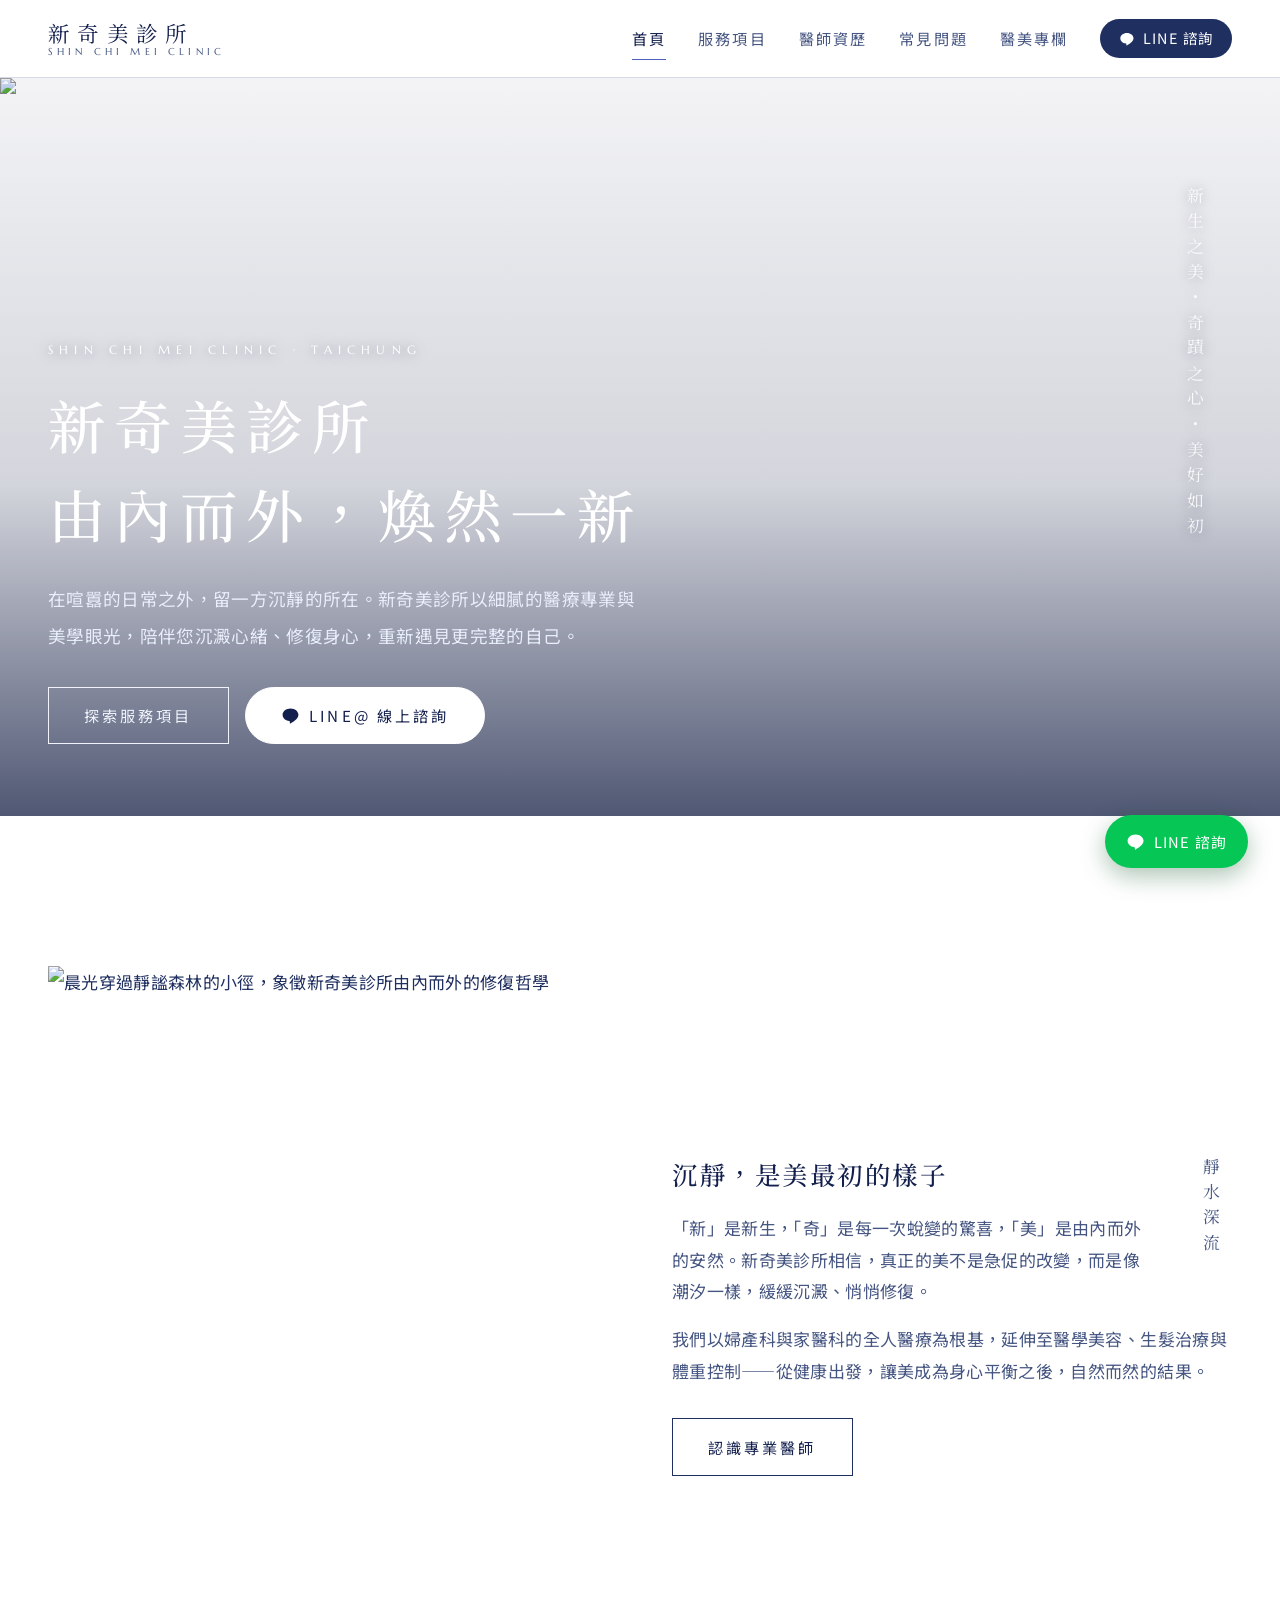
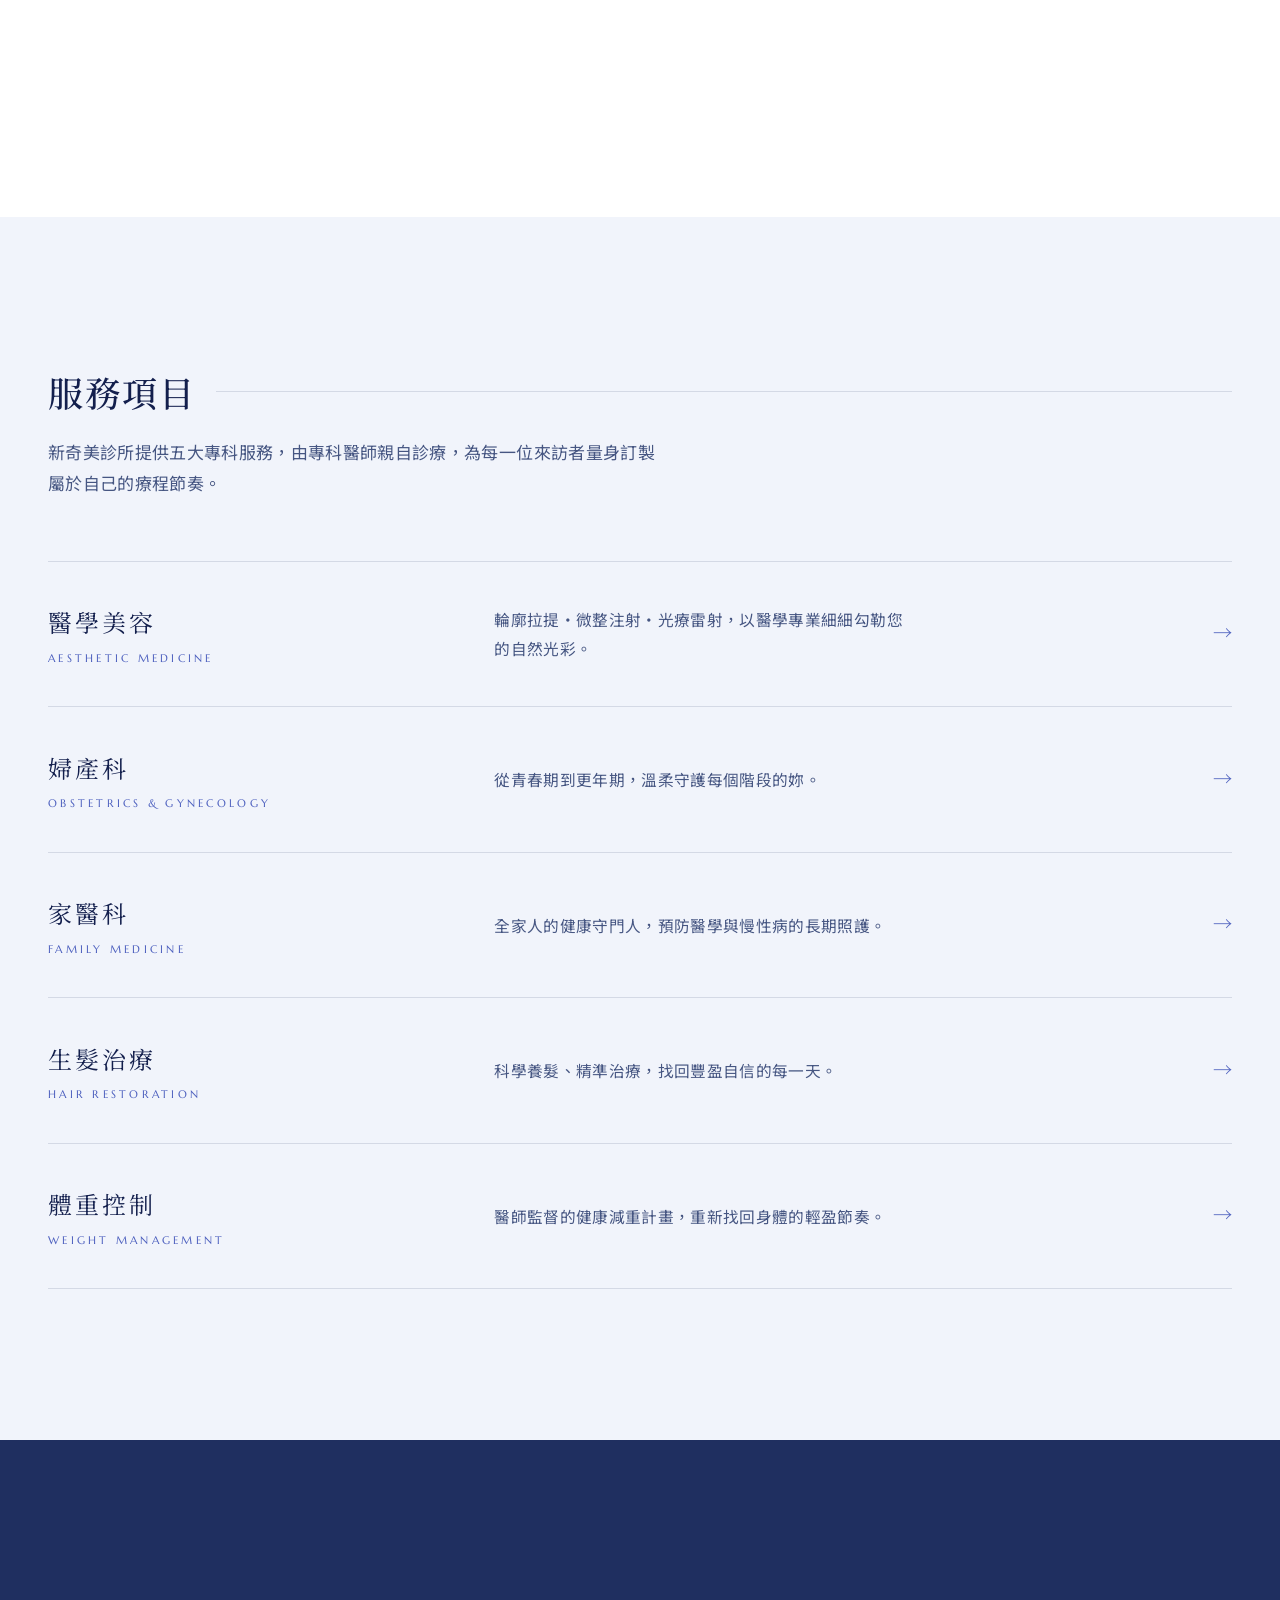
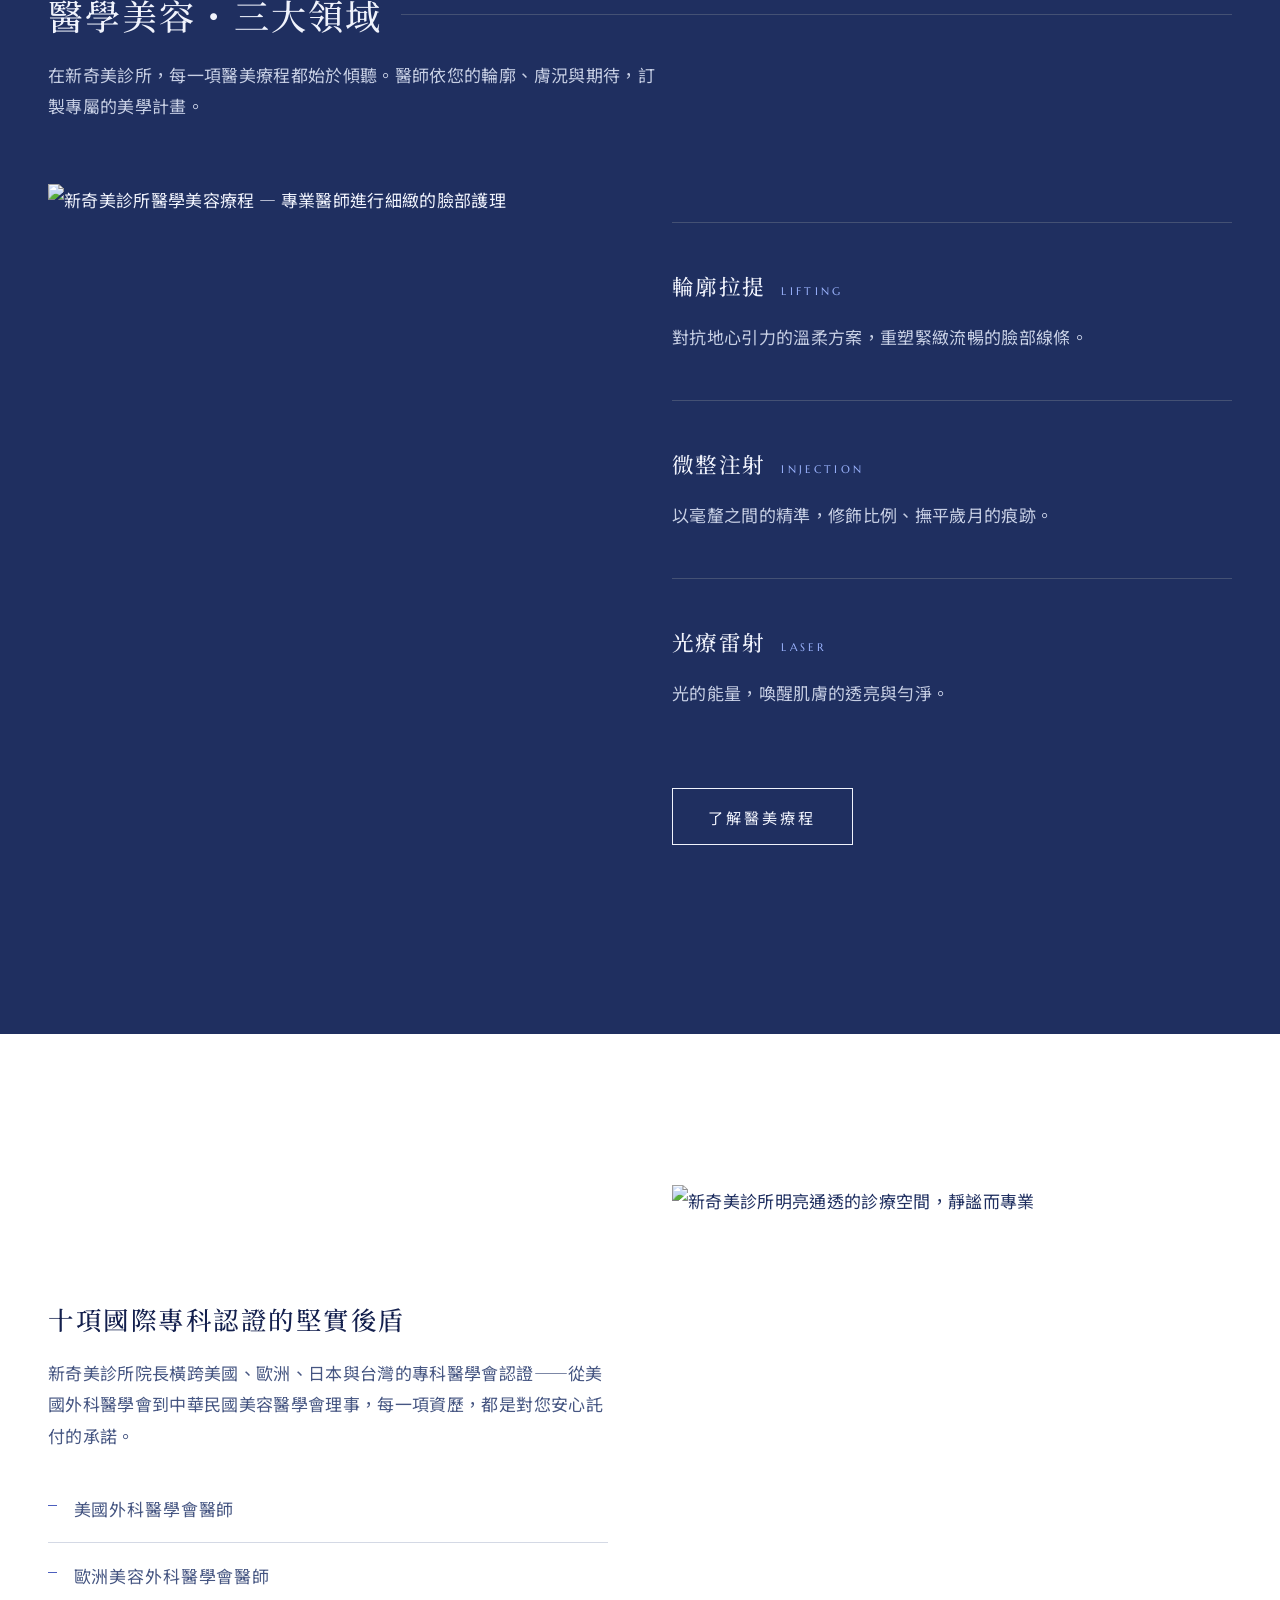
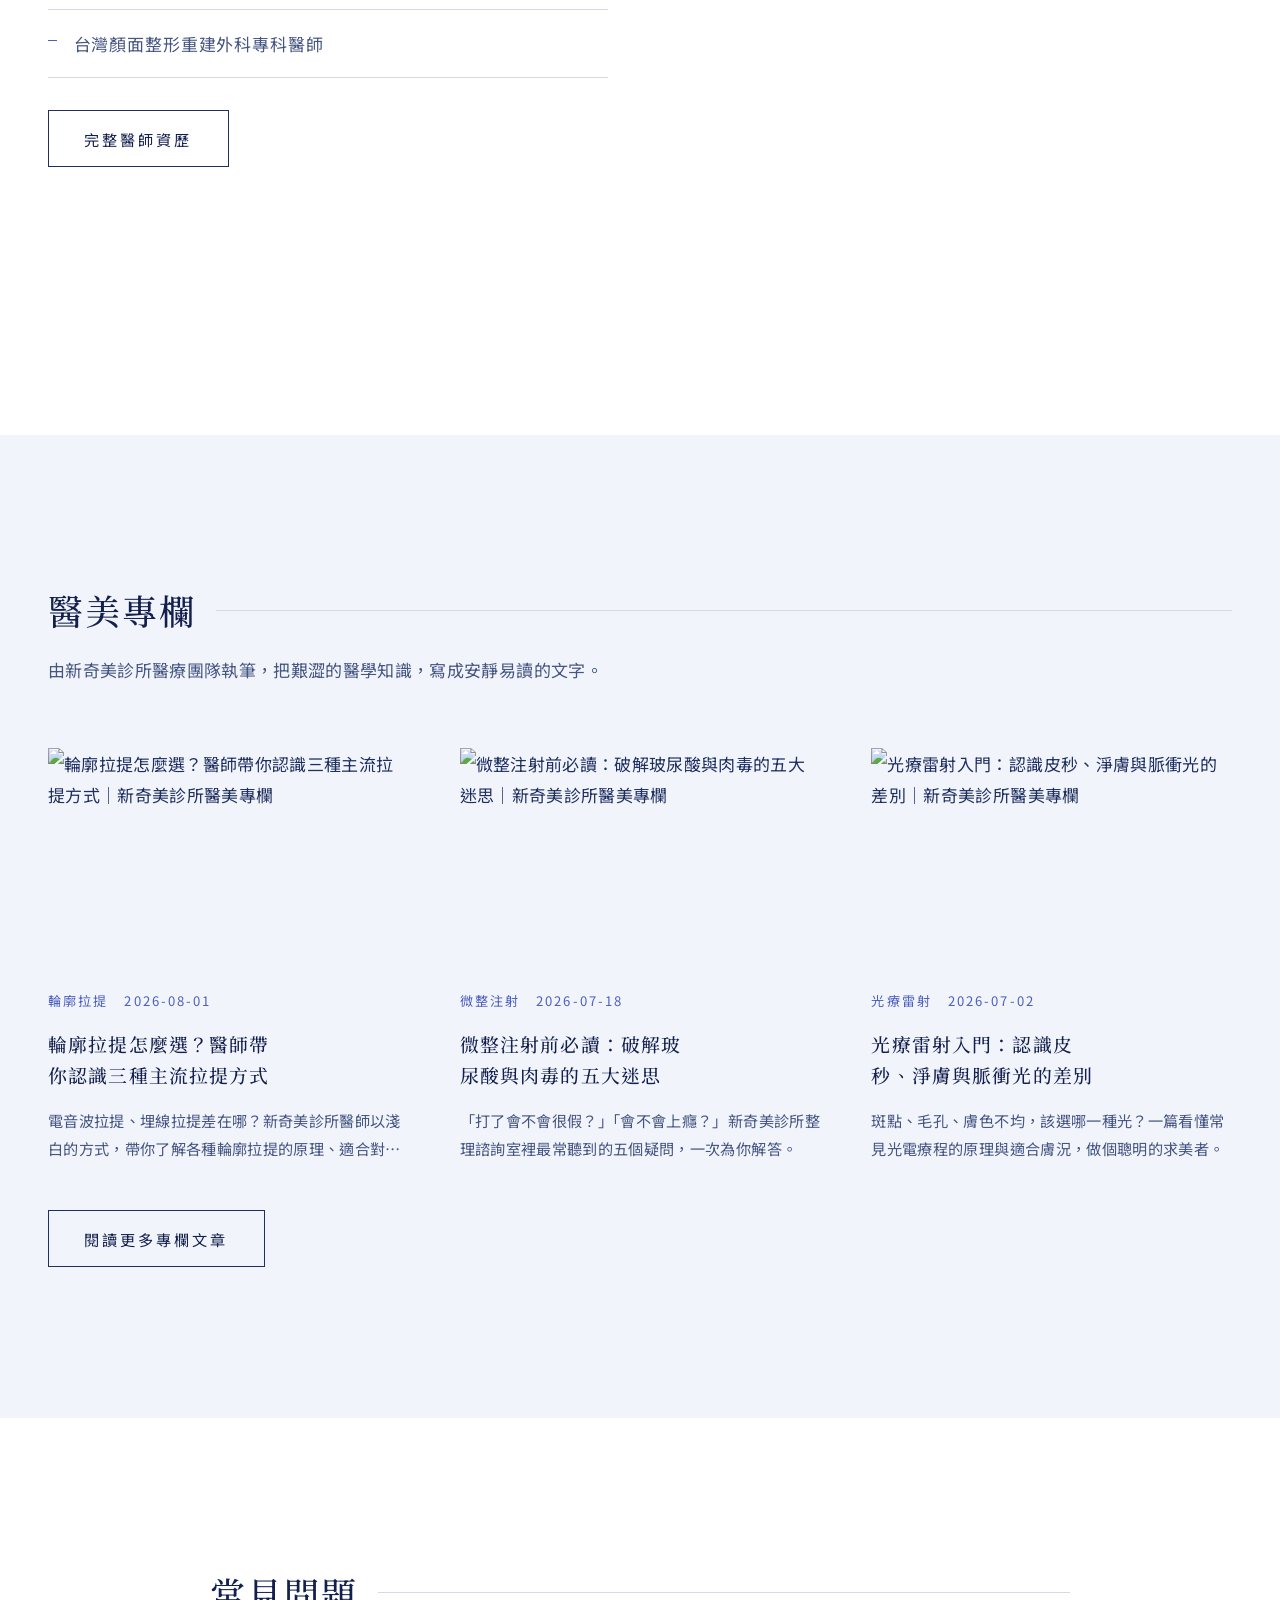
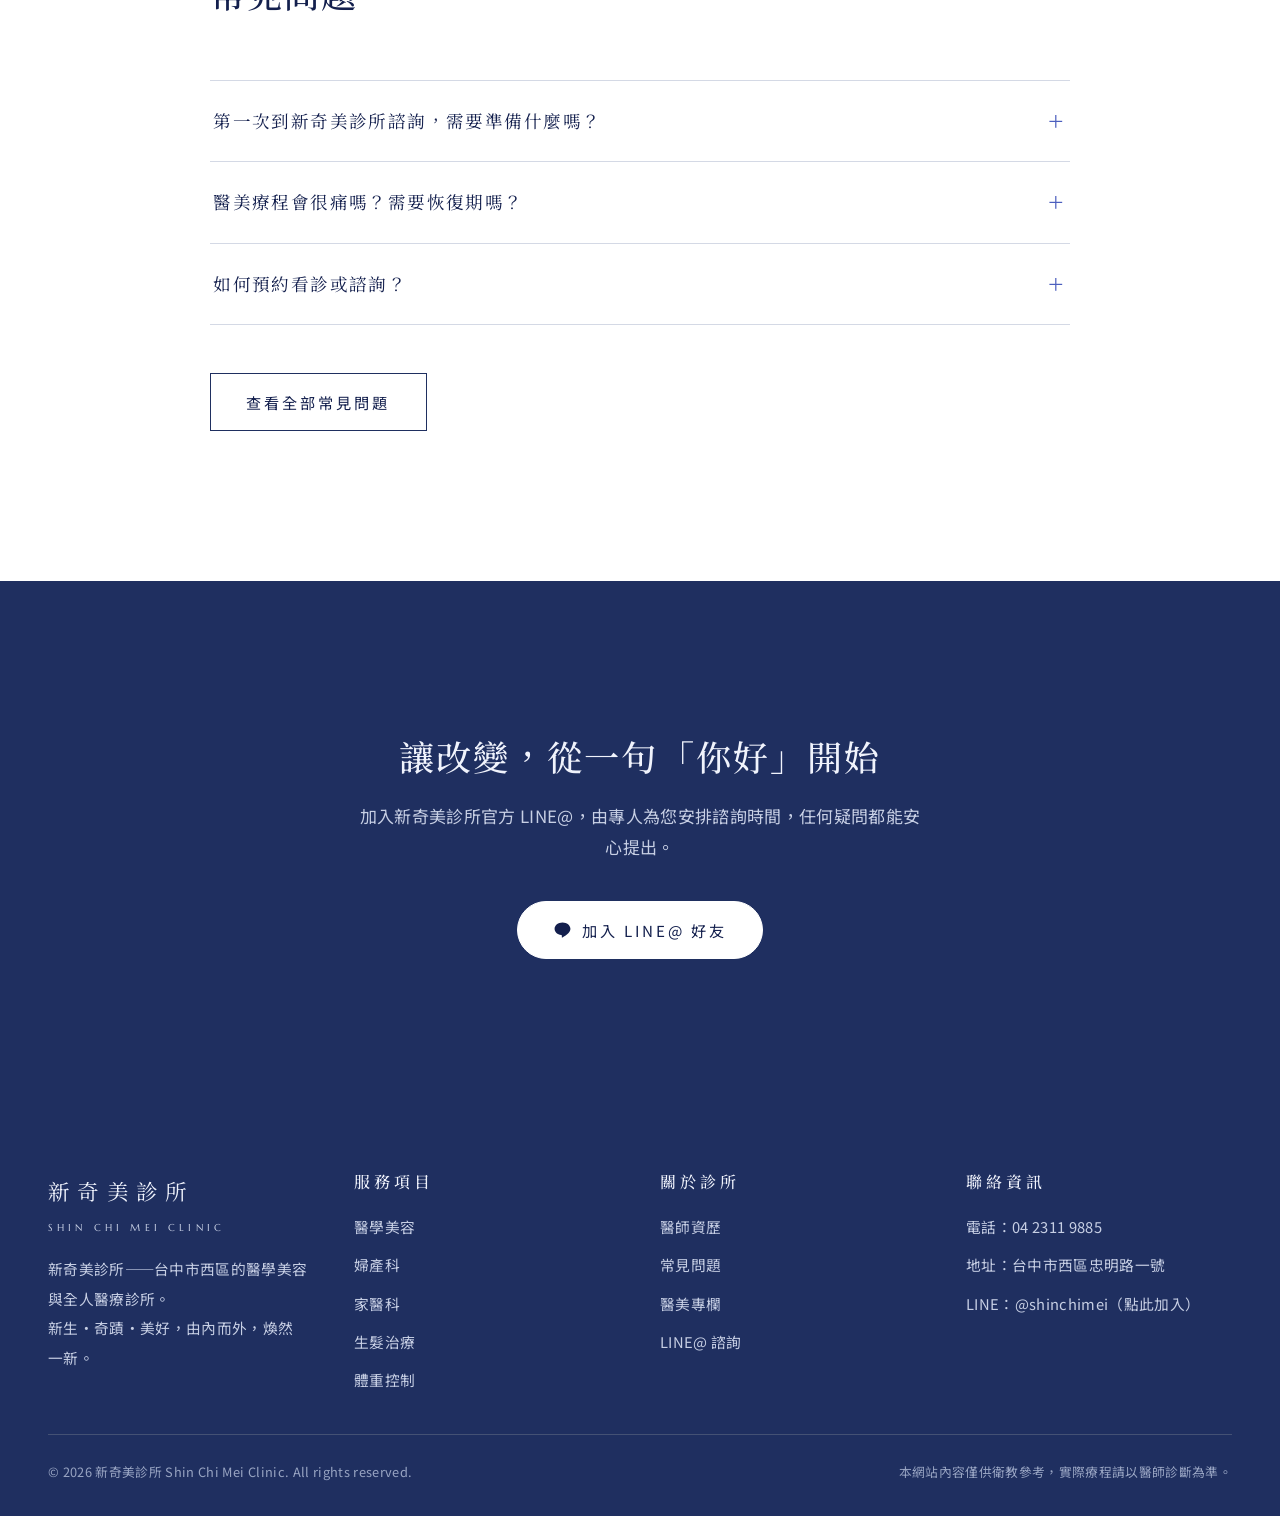
==== commit b112b7b1: "品牌色改為靛藍：全站色彩系統、藍調攝影與按鈕層級重整 - 色彩權杖統一為 OKLCH 色相 268–272，霧金強調色改為群青／霧藍 - 深底另用霧藍強調色，確保對比度（實測最低 5.18，WCAG " ====
--- a/index.html
+++ b/index.html
@@ -6,13 +6,13 @@
 <title>新奇美診所｜台中西區醫美・婦產科・家醫科 — 由內而外，煥然一新</title>
 <meta name="description" content="新奇美診所位於台中市西區忠明路，提供醫學美容（輪廓拉提、微整注射、光療雷射）、婦產科、家醫科、生髮治療與體重控制。新奇美診所以沉靜細膩的醫療美學，陪您由內而外煥然一新。LINE 線上諮詢：04 2311 9885。">
 <meta name="keywords" content="新奇美診所, 台中醫美, 台中醫美診所, 輪廓拉提, 微整注射, 光療雷射, 生髮治療, 體重控制, 婦產科, 家醫科">
-<link rel="canonical" href="https://www.shinchimei-clinic.tw/">
-<!-- TODO: 上線時請將 shinchimei-clinic.tw 替換為實際網域（含以下 og / JSON-LD / sitemap） -->
+<link rel="canonical" href="https://mamibuyama.github.io/shinchimei-clinic/">
+<!-- 網域變更時：全站搜尋 mamibuyama.github.io/shinchimei-clinic 一次替換（canonical / og / JSON-LD / sitemap.xml / robots.txt） -->
 <meta property="og:type" content="website">
 <meta property="og:title" content="新奇美診所｜台中西區醫美・婦產科・家醫科">
 <meta property="og:description" content="新奇美診所以沉靜細膩的醫療美學，提供醫學美容、婦產科、家醫科、生髮治療與體重控制，陪您由內而外煥然一新。">
-<meta property="og:url" content="https://www.shinchimei-clinic.tw/">
-<meta property="og:image" content="https://images.unsplash.com/photo-1507525428034-b723cf961d3e?auto=format&fit=crop&w=1200&q=80">
+<meta property="og:url" content="https://mamibuyama.github.io/shinchimei-clinic/">
+<meta property="og:image" content="https://images.unsplash.com/photo-1534447677768-be436bb09401?auto=format&fit=crop&w=1200&q=80">
 <meta property="og:locale" content="zh_TW">
 <link rel="preconnect" href="https://fonts.googleapis.com">
 <link rel="preconnect" href="https://fonts.gstatic.com" crossorigin>
@@ -25,9 +25,9 @@
   "name": "新奇美診所",
   "alternateName": "Shin Chi Mei Clinic",
   "description": "新奇美診所位於台中市西區，提供醫學美容（輪廓拉提、微整注射、光療雷射）、婦產科、家醫科、生髮治療與體重控制。",
-  "url": "https://www.shinchimei-clinic.tw/",
+  "url": "https://mamibuyama.github.io/shinchimei-clinic/",
   "telephone": "+886-4-2311-9885",
-  "image": "https://images.unsplash.com/photo-1507525428034-b723cf961d3e?auto=format&fit=crop&w=1200&q=80",
+  "image": "https://images.unsplash.com/photo-1534447677768-be436bb09401?auto=format&fit=crop&w=1200&q=80",
   "address": {
     "@type": "PostalAddress",
     "streetAddress": "忠明路一號",
@@ -79,7 +79,7 @@
   <!-- Hero -->
   <section class="hero">
     <div class="hero__media">
-      <img src="https://images.unsplash.com/photo-1507525428034-b723cf961d3e?auto=format&fit=crop&w=2000&q=80" alt="清晨的靜謐海岸，柔和的浪花輕撫沙灘 — 新奇美診所的沉靜意象" fetchpriority="high">
+      <img src="https://images.unsplash.com/photo-1534447677768-be436bb09401?auto=format&fit=crop&w=2000&q=80" alt="清晨的靜謐海岸，柔和的浪花輕撫沙灘 — 新奇美診所的沉靜意象" fetchpriority="high">
     </div>
     <p class="vertical-poem">新生之美・奇蹟之心・美好如初</p>
     <div class="wrap hero__content">
@@ -88,7 +88,7 @@
       <p class="hero__sub">在喧囂的日常之外，留一方沉靜的所在。新奇美診所以細膩的醫療專業與美學眼光，陪伴您沉澱心緒、修復身心，重新遇見更完整的自己。</p>
       <p style="margin-top:2rem; display:flex; gap:1rem; flex-wrap:wrap;">
         <a class="btn btn--on-deep" href="services/index.html">探索服務項目</a>
-        <a class="btn btn--line" href="contact.html">
+        <a class="btn btn--consult" href="contact.html">
           <svg viewBox="0 0 24 24" fill="currentColor"><path d="M12 3C6.5 3 2 6.6 2 11.1c0 4 3.5 7.4 8.3 8 .3.1.8.2.9.5.1.2.1.6 0 .9l-.1.9c0 .3-.2 1 .9.6 1.1-.5 5.8-3.4 7.9-5.9 1.4-1.6 2.1-3.2 2.1-5C22 6.6 17.5 3 12 3z"/></svg>
           LINE@ 線上諮詢
         </a>
@@ -100,7 +100,7 @@
   <section class="section">
     <div class="wrap split">
       <div class="split__media reveal">
-        <img src="https://images.unsplash.com/photo-1441974231531-c6227db76b6e?auto=format&fit=crop&w=1200&q=80" alt="晨光穿過靜謐森林的小徑，象徵新奇美診所由內而外的修復哲學" loading="lazy">
+        <img src="https://images.unsplash.com/photo-1444927714506-8492d94b4e3d?auto=format&fit=crop&w=1200&q=80" alt="晨光穿過靜謐森林的小徑，象徵新奇美診所由內而外的修復哲學" loading="lazy">
       </div>
       <div class="split__body reveal" data-delay="1">
         <p class="vertical-poem" style="float:right; margin-left:2rem;">靜水深流</p>
@@ -158,7 +158,7 @@
       </header>
       <div class="split">
         <div class="split__media reveal">
-          <img src="https://images.unsplash.com/photo-1552693673-1bf958298935?auto=format&fit=crop&w=1200&q=80" alt="新奇美診所醫學美容療程 — 專業醫師進行細緻的臉部護理" loading="lazy">
+          <img src="https://images.unsplash.com/photo-1512290923902-8a9f81dc236c?auto=format&fit=crop&w=1200&q=80" alt="新奇美診所醫學美容療程 — 專業醫師進行細緻的臉部護理" loading="lazy">
         </div>
         <div class="split__body reveal" data-delay="1">
           <div class="treatment-block" style="border-top-color: var(--hairline-deep);">
@@ -193,7 +193,7 @@
         <p style="margin-top:2rem;"><a class="btn" href="doctors.html">完整醫師資歷</a></p>
       </div>
       <div class="split__media reveal" data-delay="1">
-        <img src="https://images.unsplash.com/photo-1629909613654-28e377c37b09?auto=format&fit=crop&w=1200&q=80" alt="新奇美診所明亮潔淨的診療空間" loading="lazy">
+        <img src="https://images.unsplash.com/photo-1497366754035-f200968a6e72?auto=format&fit=crop&w=1200&q=80" alt="新奇美診所明亮通透的診療空間，靜謐而專業" loading="lazy">
       </div>
     </div>
   </section>
@@ -242,7 +242,7 @@
       <h2 class="reveal" style="font-size:var(--text-h2); margin-bottom:1.2rem;">讓改變，從一句「你好」開始</h2>
       <p class="reveal" data-delay="1" style="color:var(--on-deep-soft); max-width:34em; margin-inline:auto;">加入新奇美診所官方 LINE@，由專人為您安排諮詢時間，任何疑問都能安心提出。</p>
       <p class="reveal" data-delay="2" style="margin-top:2.4rem;">
-        <a class="btn btn--line" href="contact.html">
+        <a class="btn btn--consult" href="contact.html">
           <svg viewBox="0 0 24 24" fill="currentColor"><path d="M12 3C6.5 3 2 6.6 2 11.1c0 4 3.5 7.4 8.3 8 .3.1.8.2.9.5.1.2.1.6 0 .9l-.1.9c0 .3-.2 1 .9.6 1.1-.5 5.8-3.4 7.9-5.9 1.4-1.6 2.1-3.2 2.1-5C22 6.6 17.5 3 12 3z"/></svg>
           加入 LINE@ 好友
         </a>
--- a/assets/css/style.css
+++ b/assets/css/style.css
@@ -1,22 +1,23 @@
 /* ============================================================
    新奇美診所 SHIN CHI MEI CLINIC — Design System
-   沉靜・深松綠 × 純白 × 霧金
+   沉靜・靛藍 × 純白 × 群青
+   全站色彩皆由靛藍主色衍生（同一色相 268–272）
    ============================================================ */
 
 :root {
-  /* Color — committed deep pine on pure white */
+  /* Color — committed indigo on pure white */
   --bg: #ffffff;
-  --ink: oklch(0.30 0.055 175);          /* 深松綠（主色/文字） */
-  --ink-strong: oklch(0.24 0.05 175);
-  --ink-soft: oklch(0.44 0.045 175);
-  --surface: oklch(0.972 0.008 175);     /* 淡青瓷底 */
-  --surface-deep: oklch(0.30 0.055 175); /* 深色段落底 = 主色 */
-  --on-deep: oklch(0.965 0.01 175);
-  --on-deep-soft: oklch(0.86 0.02 175);
-  --gold: oklch(0.58 0.085 80);          /* 霧金 */
-  --gold-soft: oklch(0.72 0.07 85);
-  --hairline: oklch(0.885 0.012 175);
-  --hairline-deep: oklch(0.42 0.04 175);
+  --ink: oklch(0.32 0.09 268);           /* 靛藍（主色/文字） */
+  --ink-strong: oklch(0.26 0.085 268);
+  --ink-soft: oklch(0.46 0.075 268);
+  --surface: oklch(0.968 0.010 268);     /* 淡靛藍底 */
+  --surface-deep: oklch(0.32 0.09 268);  /* 深色段落底 = 主色 */
+  --on-deep: oklch(0.965 0.012 268);
+  --on-deep-soft: oklch(0.855 0.030 268);
+  --accent: oklch(0.52 0.15 272);        /* 群青（淺底上的強調） */
+  --accent-soft: oklch(0.78 0.11 270);   /* 霧藍（深底上的強調） */
+  --hairline: oklch(0.885 0.018 268);
+  --hairline-deep: oklch(0.44 0.06 268);
   --line-green: #06c755;                 /* LINE 官方綠 */
   --line-green-deep: #05a648;
 
@@ -144,13 +145,14 @@
 .site-nav a:hover { color: var(--ink-strong); }
 .site-nav a[aria-current="page"] {
   color: var(--ink-strong);
-  border-bottom-color: var(--gold);
-}
+  border-bottom-color: var(--accent);
+}
+/* 導覽列 CTA 走品牌靛藍；LINE 綠只保留給真正「加入 LINE」的按鈕 */
 .nav-cta {
   display: inline-flex;
   align-items: center;
   gap: 0.5rem;
-  background: var(--line-green);
+  background: var(--ink);
   color: #fff !important;
   padding: 0.55rem 1.15rem;
   border-radius: 999px;
@@ -159,7 +161,7 @@
   border-bottom: none !important;
   transition: background 0.3s var(--ease-out);
 }
-.nav-cta:hover { background: var(--line-green-deep); }
+.nav-cta:hover { background: var(--ink-strong); }
 .nav-cta svg { width: 1.1em; height: 1.1em; }
 
 /* Mobile nav */
@@ -227,9 +229,9 @@
   inset: 0;
   background: linear-gradient(
     to top,
-    oklch(0.25 0.05 175 / 0.72) 0%,
-    oklch(0.25 0.05 175 / 0.18) 45%,
-    oklch(0.25 0.05 175 / 0.05) 100%
+    oklch(0.22 0.075 268 / 0.72) 0%,
+    oklch(0.22 0.075 268 / 0.18) 45%,
+    oklch(0.22 0.075 268 / 0.05) 100%
   );
 }
 .hero__content {
@@ -247,7 +249,7 @@
   margin-top: 1.4rem;
   max-width: 34em;
   font-size: clamp(0.98rem, 0.9rem + 0.3vw, 1.1rem);
-  color: oklch(0.95 0.01 175);
+  color: oklch(0.95 0.018 268);
   line-height: 2.1;
 }
 .hero__brandline {
@@ -255,7 +257,7 @@
   letter-spacing: 0.5em;
   font-size: 0.78rem;
   color: #fff;
-  text-shadow: 0 1px 12px oklch(0.25 0.05 175 / 0.55);
+  text-shadow: 0 1px 12px oklch(0.22 0.075 268 / 0.55);
   margin-bottom: 1.2rem;
   text-transform: uppercase;
 }
@@ -275,7 +277,7 @@
   top: clamp(4rem, 12vh, 7rem);
   right: clamp(1.5rem, 5vw, 4rem);
   color: oklch(1 0 0 / 0.88);
-  text-shadow: 0 1px 14px oklch(0.2 0.04 175 / 0.4);
+  text-shadow: 0 1px 14px oklch(0.20 0.07 268 / 0.4);
 }
 @media (max-width: 700px) { .hero .vertical-poem { display: none; } }
 
@@ -329,7 +331,7 @@
   font-family: var(--font-display);
   font-size: 0.68rem;
   letter-spacing: 0.3em;
-  color: var(--gold);
+  color: var(--accent);
   text-transform: uppercase;
 }
 .service-menu__desc {
@@ -339,7 +341,7 @@
 }
 .service-menu__arrow {
   font-family: var(--font-display);
-  color: var(--gold);
+  color: var(--accent);
   font-size: 1.2rem;
   transition: transform 0.35s var(--ease-out);
 }
@@ -386,6 +388,7 @@
 .btn--solid:hover { background: var(--ink-strong); }
 .btn--on-deep { border-color: var(--on-deep); color: var(--on-deep); }
 .btn--on-deep:hover { background: var(--on-deep); color: var(--ink-strong); }
+/* LINE 綠：只用於真正會開啟 LINE 的按鈕（加入好友、浮動鈕） */
 .btn--line {
   background: var(--line-green);
   border-color: var(--line-green);
@@ -394,6 +397,28 @@
 }
 .btn--line:hover { background: var(--line-green-deep); border-color: var(--line-green-deep); color: #fff; }
 .btn--line svg { width: 1.25em; height: 1.25em; }
+
+/* 諮詢按鈕：導向站內聯絡頁，走品牌靛藍 */
+.btn--consult {
+  background: var(--ink);
+  border-color: var(--ink);
+  color: #fff;
+  border-radius: 999px;
+}
+.btn--consult:hover { background: var(--ink-strong); border-color: var(--ink-strong); color: #fff; }
+.btn--consult svg { width: 1.25em; height: 1.25em; }
+.hero .btn--consult,
+.section--deep .btn--consult {
+  background: #fff;
+  border-color: #fff;
+  color: var(--ink-strong);
+}
+.hero .btn--consult:hover,
+.section--deep .btn--consult:hover {
+  background: var(--accent-soft);
+  border-color: var(--accent-soft);
+  color: var(--ink-strong);
+}
 
 /* ---------- Credential list (醫師資歷) ---------- */
 .cred-list {
@@ -416,7 +441,7 @@
   top: 1.85rem;
   width: 0.55rem;
   height: 1px;
-  background: var(--gold);
+  background: var(--accent);
 }
 @media (max-width: 720px) { .cred-list { columns: 1; } }
 
@@ -440,7 +465,7 @@
 .faq-item summary::after {
   content: "＋";
   font-family: var(--font-sans);
-  color: var(--gold);
+  color: var(--accent);
   transition: transform 0.3s var(--ease-out);
   flex-shrink: 0;
 }
@@ -474,7 +499,7 @@
 .post-card__meta {
   font-size: 0.82rem;
   letter-spacing: 0.16em;
-  color: var(--gold);
+  color: var(--accent);
   display: flex;
   gap: 1rem;
 }
@@ -483,7 +508,7 @@
   line-height: 1.6;
   transition: color 0.3s var(--ease-out);
 }
-.post-card:hover .post-card__title { color: var(--gold); }
+.post-card:hover .post-card__title { color: var(--accent); }
 .post-card__excerpt {
   color: var(--ink-soft);
   font-size: 0.95rem;
@@ -499,7 +524,7 @@
 .article__meta {
   font-size: 0.85rem;
   letter-spacing: 0.18em;
-  color: var(--gold);
+  color: var(--accent);
   margin-bottom: 1.2rem;
 }
 .article__title { font-size: var(--text-h1); }
@@ -526,12 +551,12 @@
 .article__body blockquote {
   margin-block: 1.6em;
   padding: 0.4em 0 0.4em 1.4em;
-  border-left: 1px solid var(--gold);
+  border-left: 1px solid var(--accent);
   color: var(--ink-soft);
   font-family: var(--font-serif);
 }
 .article__body img { margin-block: 1.6em; }
-.article__body a { color: var(--gold); border-bottom: 1px solid currentColor; }
+.article__body a { color: var(--accent); border-bottom: 1px solid currentColor; }
 .article__body hr {
   border: none;
   border-top: 1px solid var(--hairline);
@@ -578,10 +603,10 @@
 .contact-facts .label {
   font-family: var(--font-serif);
   letter-spacing: 0.3em;
-  color: var(--gold);
+  color: var(--accent);
   font-size: 0.95rem;
 }
-.contact-facts a:hover { color: var(--gold); }
+.contact-facts a:hover { color: var(--accent); }
 .contact-facts .value { color: var(--ink); letter-spacing: 0.04em; }
 .contact-facts .value small {
   display: block;
@@ -605,7 +630,7 @@
   font-family: var(--font-display);
   font-size: 0.7rem;
   letter-spacing: 0.3em;
-  color: var(--gold);
+  color: var(--accent);
   text-transform: uppercase;
 }
 .treatment-block > p { color: var(--ink-soft); max-width: var(--measure); margin-top: 0.8rem; }
@@ -657,7 +682,7 @@
   letter-spacing: 0.4em;
   font-size: 0.75rem;
   text-transform: uppercase;
-  color: var(--gold);
+  color: var(--accent);
   margin-bottom: 1rem;
 }
 .page-hero__title { font-size: var(--text-h1); }
@@ -667,7 +692,7 @@
   max-width: var(--measure);
   color: var(--ink-soft);
 }
-.page-hero--image .page-hero__lede { color: oklch(0.93 0.01 175); }
+.page-hero--image .page-hero__lede { color: oklch(0.93 0.022 268); }
 .breadcrumb {
   font-size: 0.82rem;
   letter-spacing: 0.1em;
@@ -677,8 +702,16 @@
   gap: 0.6rem;
   flex-wrap: wrap;
 }
-.breadcrumb a:hover { color: var(--gold); }
-.page-hero--image .breadcrumb { color: oklch(0.88 0.01 175); }
+.breadcrumb a:hover { color: var(--accent); }
+.page-hero--image .breadcrumb { color: oklch(0.88 0.025 268); }
+
+/* 深底上的強調色改用霧藍：群青在靛藍底上對比不足 */
+.page-hero--image .page-hero__kicker,
+.page-hero--image .breadcrumb a:hover,
+.section--deep .treatment-block h3 small,
+.section--deep .service-menu__name small,
+.section--deep .post-card__meta,
+.section--deep .article__body a { color: var(--accent-soft); }
 
 /* ---------- Footer ---------- */
 .site-footer {
@@ -712,7 +745,7 @@
   gap: 1rem;
   justify-content: space-between;
   font-size: 0.8rem;
-  color: oklch(0.72 0.02 175);
+  color: oklch(0.72 0.045 268);
 }
 
 /* ---------- Reveal motion ---------- */
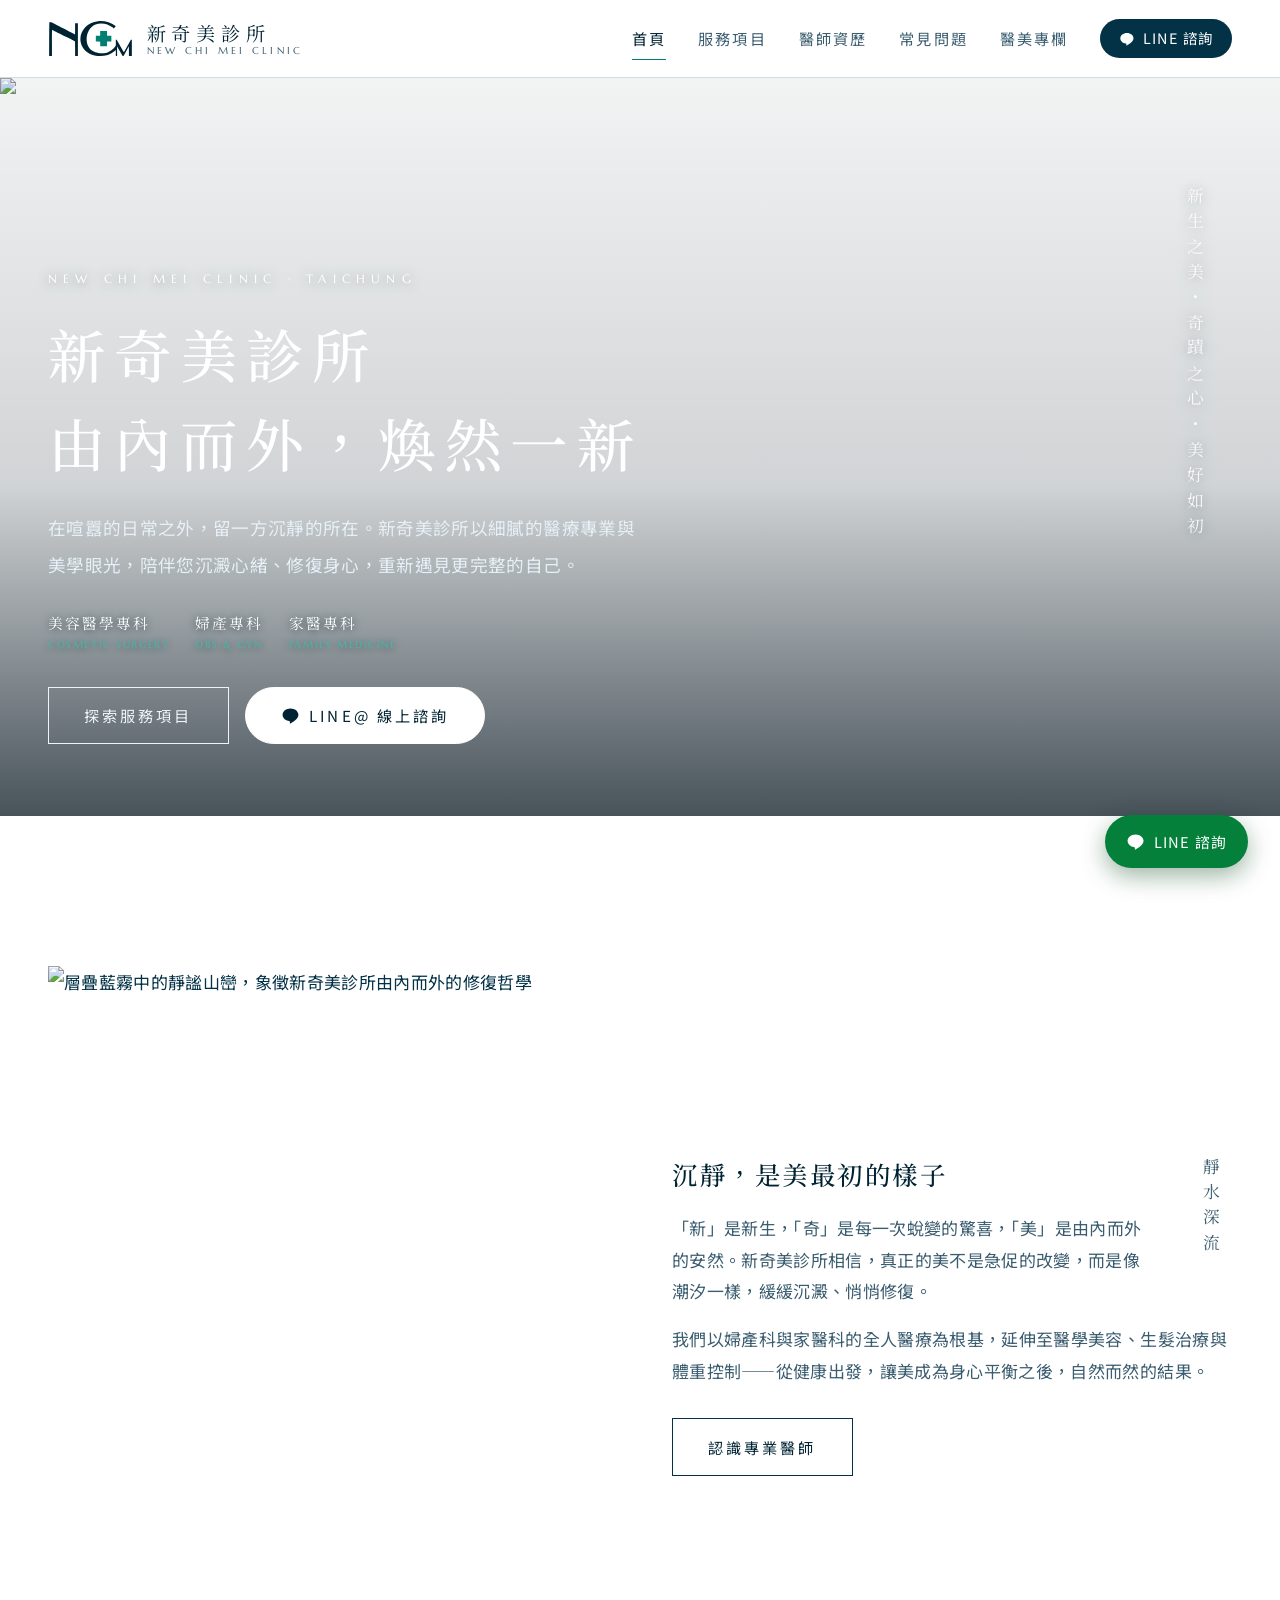
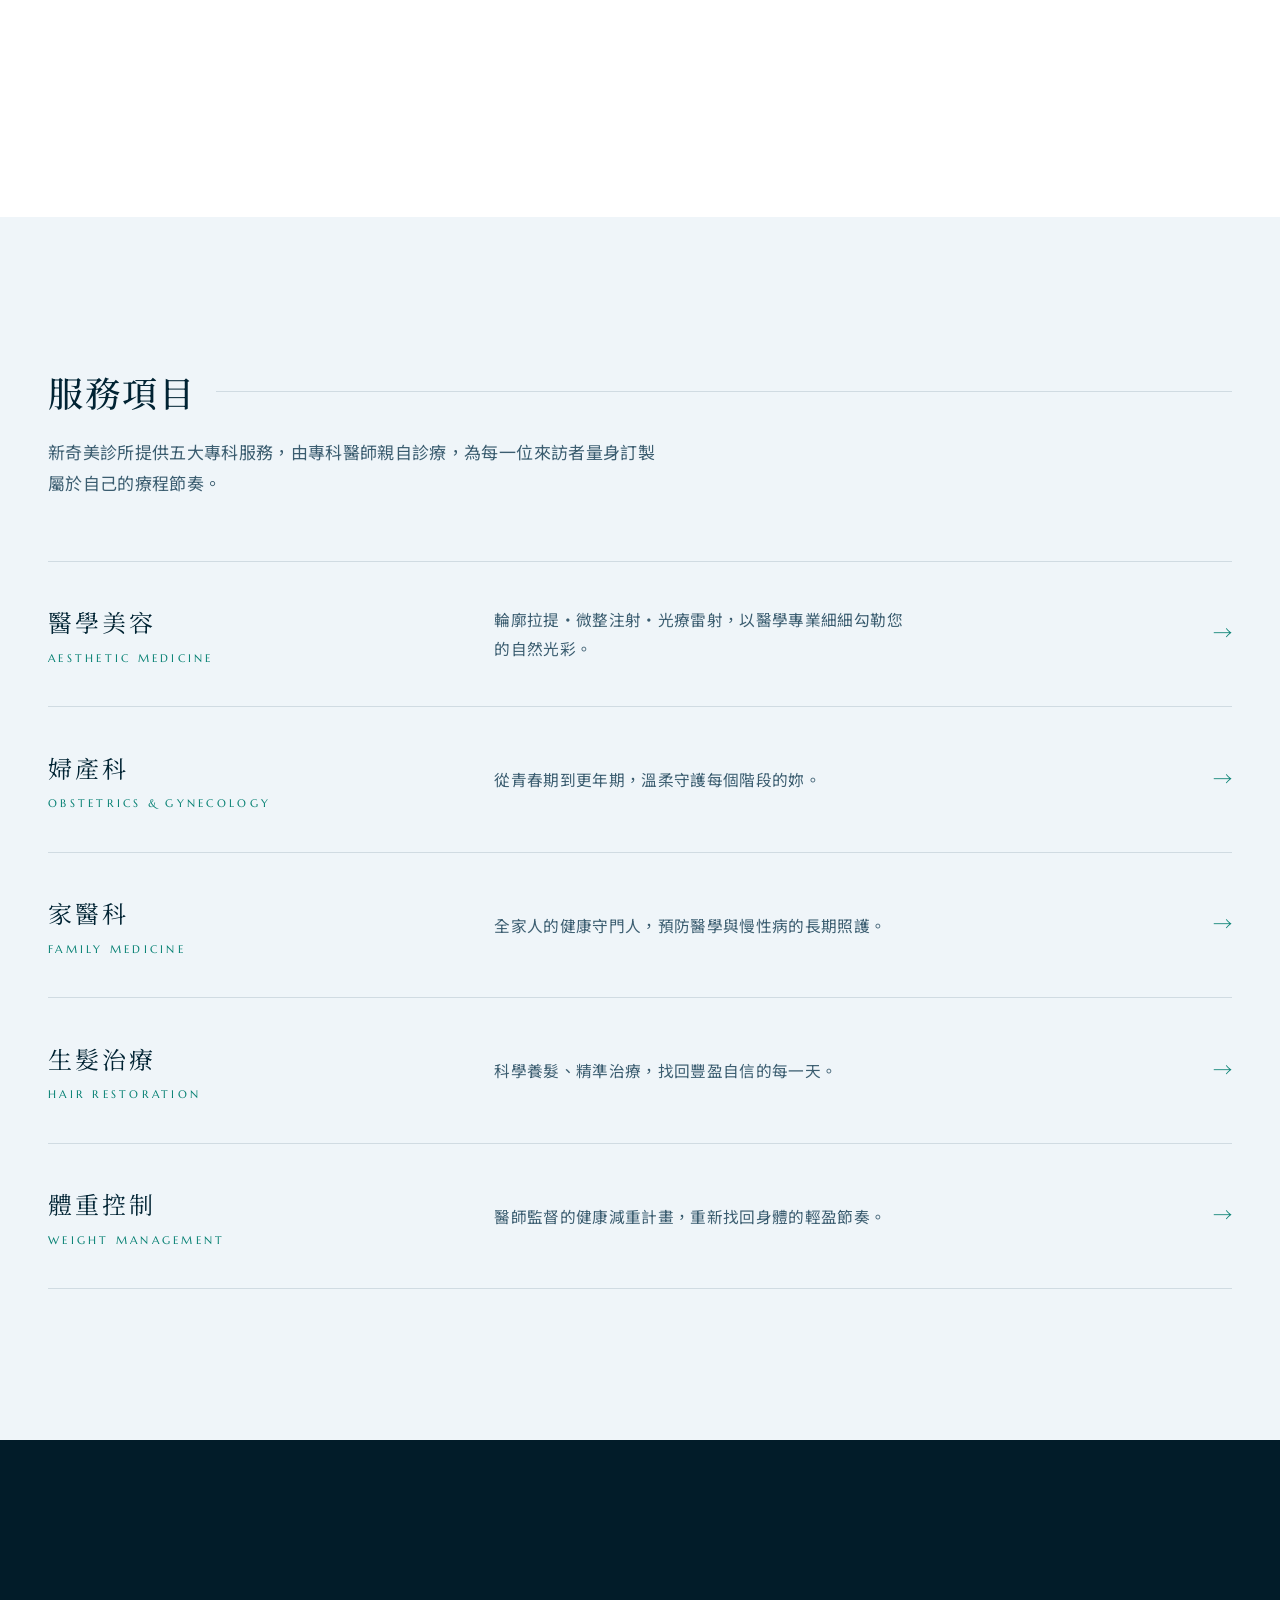
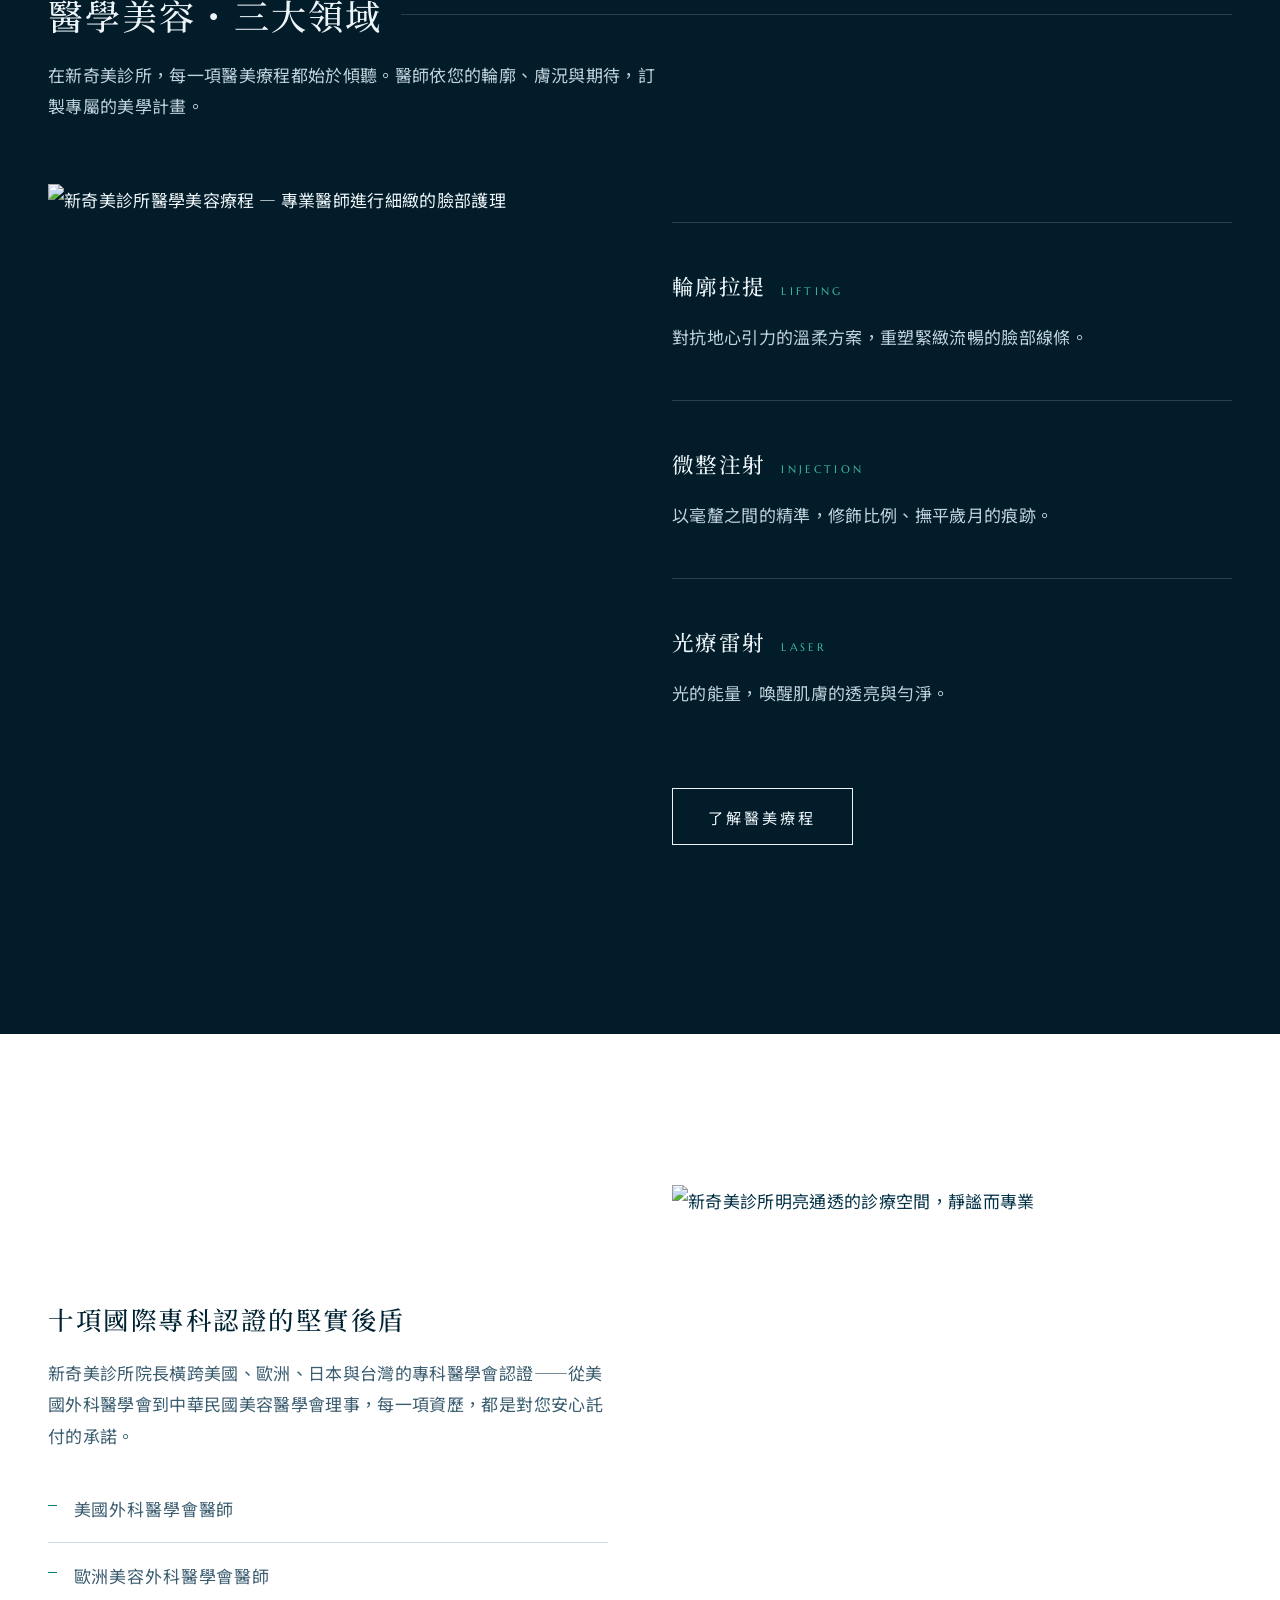
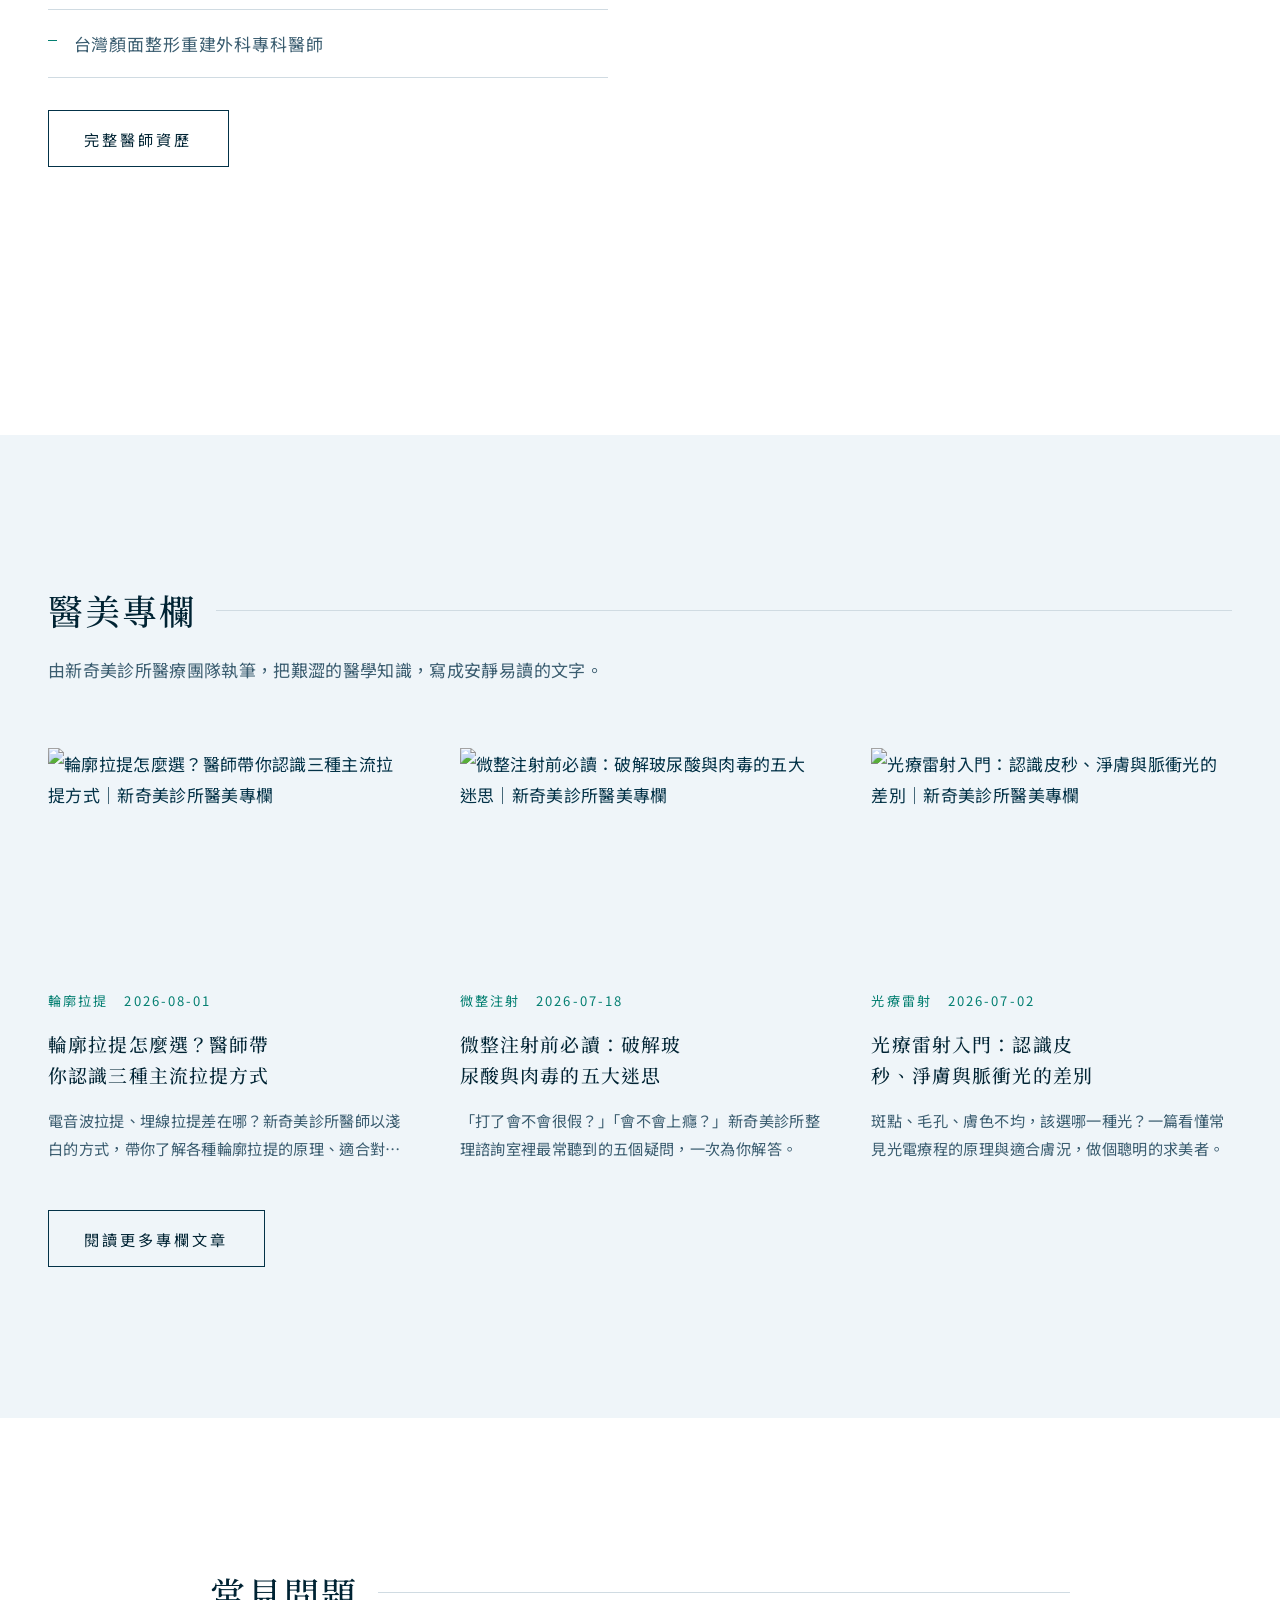
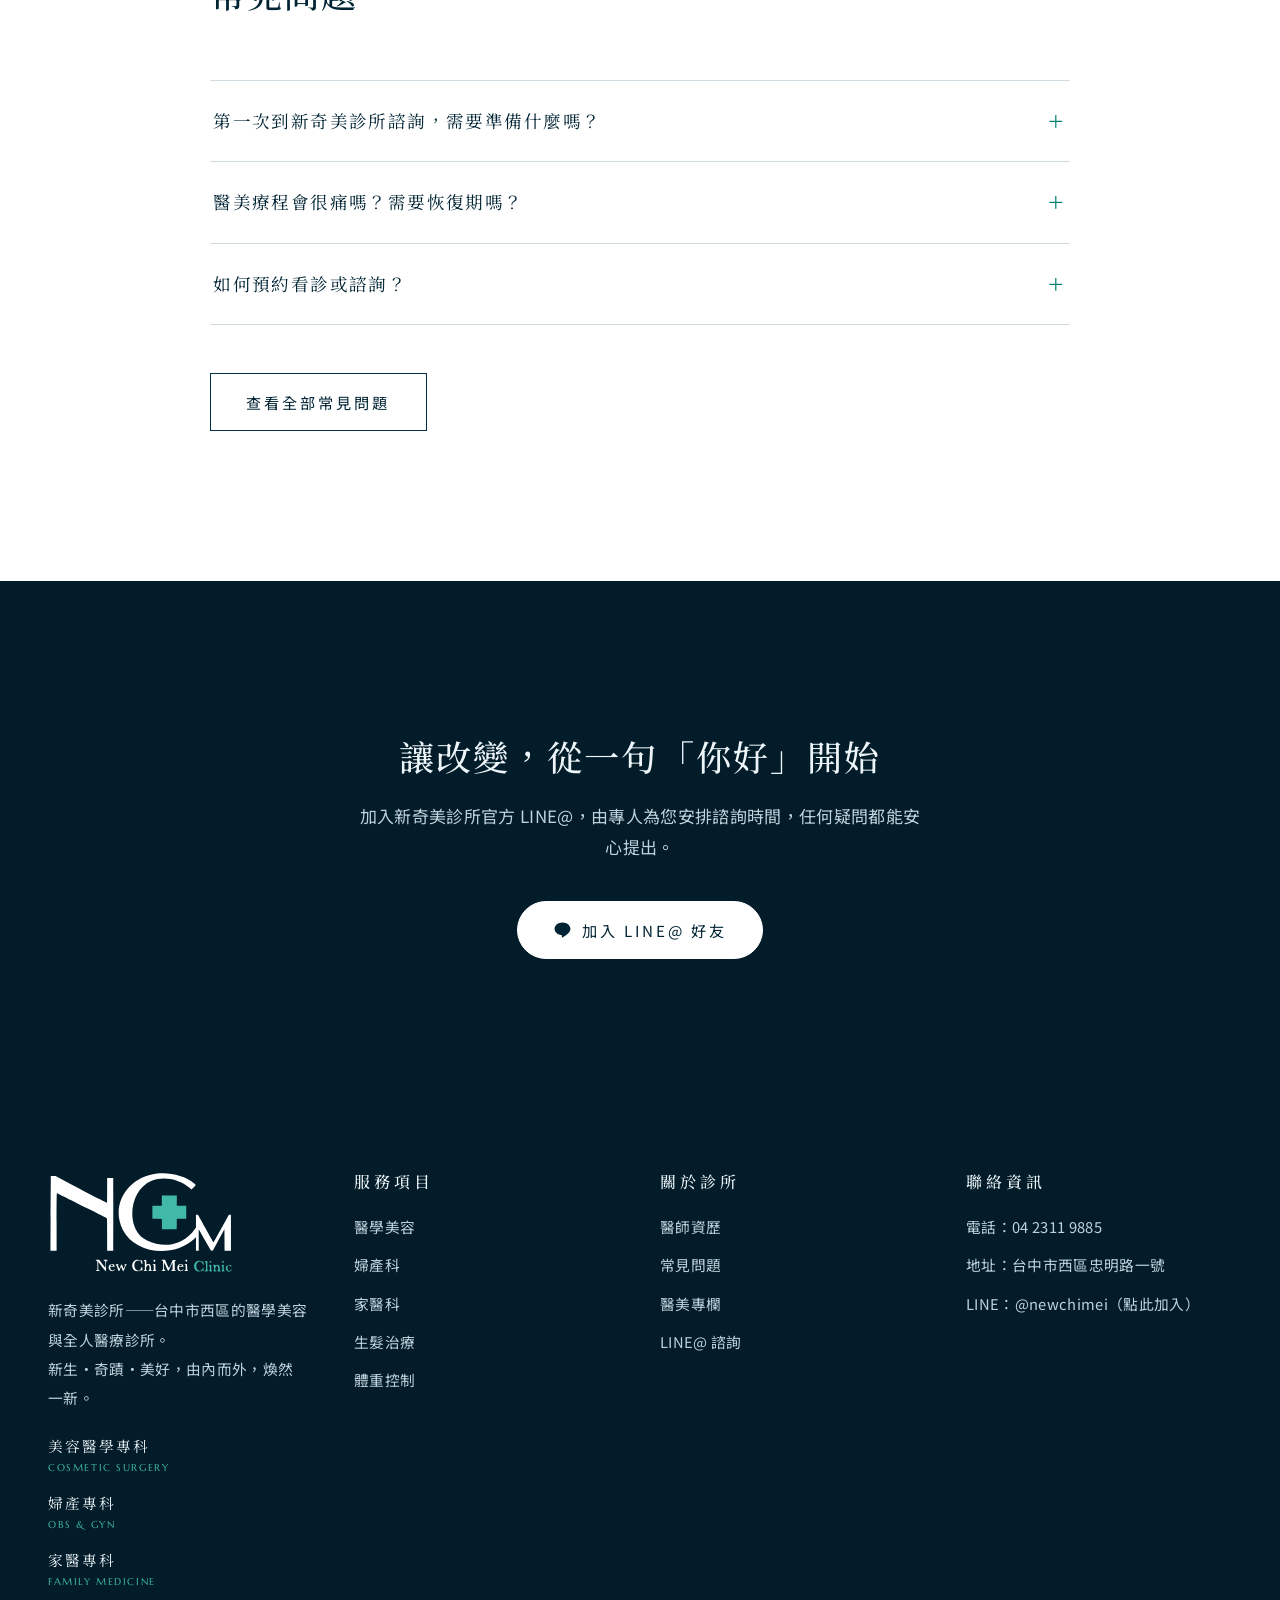
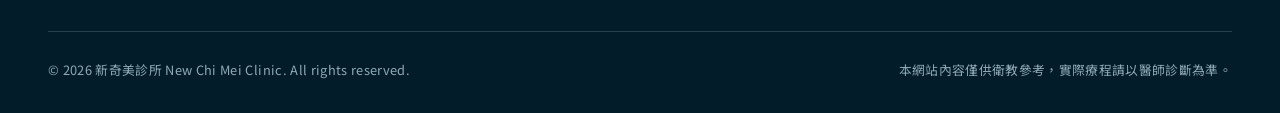
==== commit 79b1b9f2: "導入品牌 LOGO：向量化字標、全站配色取樣自 LOGO、英文名更正 - 英文名 Shin Chi Mei → New Chi Mei（全站含 JSON-LD、頁首頁尾） - LOGO 以 potra" ====
--- a/index.html
+++ b/index.html
@@ -12,22 +12,25 @@
 <meta property="og:title" content="新奇美診所｜台中西區醫美・婦產科・家醫科">
 <meta property="og:description" content="新奇美診所以沉靜細膩的醫療美學，提供醫學美容、婦產科、家醫科、生髮治療與體重控制，陪您由內而外煥然一新。">
 <meta property="og:url" content="https://mamibuyama.github.io/shinchimei-clinic/">
-<meta property="og:image" content="https://images.unsplash.com/photo-1534447677768-be436bb09401?auto=format&fit=crop&w=1200&q=80">
+<meta property="og:image" content="https://mamibuyama.github.io/shinchimei-clinic/assets/img/og-cover.jpg">
+<meta property="og:image:width" content="1200">
+<meta property="og:image:height" content="678">
 <meta property="og:locale" content="zh_TW">
 <link rel="preconnect" href="https://fonts.googleapis.com">
 <link rel="preconnect" href="https://fonts.gstatic.com" crossorigin>
 <link href="https://fonts.googleapis.com/css2?family=Marcellus&family=Noto+Sans+TC:wght@300;400;500&family=Noto+Serif+TC:wght@400;500;600&display=swap" rel="stylesheet">
+<link rel="icon" href="assets/img/favicon.svg" type="image/svg+xml">
 <link rel="stylesheet" href="assets/css/style.css">
 <script type="application/ld+json">
 {
   "@context": "https://schema.org",
   "@type": "MedicalClinic",
   "name": "新奇美診所",
-  "alternateName": "Shin Chi Mei Clinic",
+  "alternateName": "New Chi Mei Clinic",
   "description": "新奇美診所位於台中市西區，提供醫學美容（輪廓拉提、微整注射、光療雷射）、婦產科、家醫科、生髮治療與體重控制。",
   "url": "https://mamibuyama.github.io/shinchimei-clinic/",
   "telephone": "+886-4-2311-9885",
-  "image": "https://images.unsplash.com/photo-1534447677768-be436bb09401?auto=format&fit=crop&w=1200&q=80",
+  "image": "https://mamibuyama.github.io/shinchimei-clinic/assets/img/og-cover.jpg",
   "address": {
     "@type": "PostalAddress",
     "streetAddress": "忠明路一號",
@@ -52,8 +55,11 @@
 <header class="site-header">
   <div class="wrap site-header__inner">
     <a href="index.html" class="brand" aria-label="新奇美診所首頁">
-      <span class="brand__zh">新奇美診所</span>
-      <span class="brand__en">Shin Chi Mei Clinic</span>
+      <img class="brand__mark" src="assets/img/logo-ncm.svg" alt="" width="120" height="52">
+      <span class="brand__text">
+        <span class="brand__zh">新奇美診所</span>
+        <span class="brand__en">New Chi Mei Clinic</span>
+      </span>
     </a>
     <button class="nav-toggle" aria-label="開啟選單" aria-expanded="false">
       <svg viewBox="0 0 24 24" fill="none" stroke="currentColor" stroke-width="1.5"><path d="M3 6h18M3 12h18M3 18h18"/></svg>
@@ -79,13 +85,18 @@
   <!-- Hero -->
   <section class="hero">
     <div class="hero__media">
-      <img src="https://images.unsplash.com/photo-1534447677768-be436bb09401?auto=format&fit=crop&w=2000&q=80" alt="清晨的靜謐海岸，柔和的浪花輕撫沙灘 — 新奇美診所的沉靜意象" fetchpriority="high">
+      <img src="https://images.unsplash.com/photo-1534447677768-be436bb09401?auto=format&fit=crop&w=2000&q=80" alt="星空下平靜無波的水面 — 新奇美診所沉靜、沉澱的品牌意象" fetchpriority="high">
     </div>
     <p class="vertical-poem">新生之美・奇蹟之心・美好如初</p>
     <div class="wrap hero__content">
-      <p class="hero__brandline">Shin Chi Mei Clinic · Taichung</p>
+      <p class="hero__brandline">New Chi Mei Clinic · Taichung</p>
       <h1 class="hero__title">新奇美診所<br>由內而外，煥然一新</h1>
       <p class="hero__sub">在喧囂的日常之外，留一方沉靜的所在。新奇美診所以細膩的醫療專業與美學眼光，陪伴您沉澱心緒、修復身心，重新遇見更完整的自己。</p>
+      <ul class="specialties" style="margin-top:1.6rem;">
+        <li>美容醫學專科<small>Cosmetic Surgery</small></li>
+        <li>婦產專科<small>Obs &amp; Gyn</small></li>
+        <li>家醫專科<small>Family Medicine</small></li>
+      </ul>
       <p style="margin-top:2rem; display:flex; gap:1rem; flex-wrap:wrap;">
         <a class="btn btn--on-deep" href="services/index.html">探索服務項目</a>
         <a class="btn btn--consult" href="contact.html">
@@ -100,7 +111,7 @@
   <section class="section">
     <div class="wrap split">
       <div class="split__media reveal">
-        <img src="https://images.unsplash.com/photo-1444927714506-8492d94b4e3d?auto=format&fit=crop&w=1200&q=80" alt="晨光穿過靜謐森林的小徑，象徵新奇美診所由內而外的修復哲學" loading="lazy">
+        <img src="https://images.unsplash.com/photo-1444927714506-8492d94b4e3d?auto=format&fit=crop&w=1200&q=80" alt="層疊藍霧中的靜謐山巒，象徵新奇美診所由內而外的修復哲學" loading="lazy">
       </div>
       <div class="split__body reveal" data-delay="1">
         <p class="vertical-poem" style="float:right; margin-left:2rem;">靜水深流</p>
@@ -255,9 +266,13 @@
   <div class="wrap">
     <div class="site-footer__grid">
       <div class="site-footer__brand">
-        <span class="brand__zh">新奇美診所</span><br>
-        <span class="brand__en">Shin Chi Mei Clinic</span>
+        <img class="footer-lockup" src="assets/img/logo-lockup-light.svg" alt="新奇美診所 New Chi Mei Clinic" width="230" height="126">
         <p>新奇美診所——台中市西區的醫學美容與全人醫療診所。<br>新生・奇蹟・美好，由內而外，煥然一新。</p>
+        <ul class="specialties">
+          <li>美容醫學專科<small>Cosmetic Surgery</small></li>
+          <li>婦產專科<small>Obs &amp; Gyn</small></li>
+          <li>家醫專科<small>Family Medicine</small></li>
+        </ul>
       </div>
       <div>
         <h4>服務項目</h4>
@@ -283,12 +298,12 @@
         <ul>
           <li>電話：<a href="tel:+886423119885">04 2311 9885</a></li>
           <li>地址：<a href="https://maps.google.com/?q=台中市西區忠明路一號" target="_blank" rel="noopener">台中市西區忠明路一號</a></li>
-          <li>LINE：<a href="contact.html">@shinchimei（點此加入）</a></li>
+          <li>LINE：<a href="contact.html">@newchimei（點此加入）</a></li>
         </ul>
       </div>
     </div>
     <div class="site-footer__legal">
-      <span>© 2026 新奇美診所 Shin Chi Mei Clinic. All rights reserved.</span>
+      <span>© 2026 新奇美診所 New Chi Mei Clinic. All rights reserved.</span>
       <span>本網站內容僅供衛教參考，實際療程請以醫師診斷為準。</span>
     </div>
   </div>
--- a/assets/css/style.css
+++ b/assets/css/style.css
@@ -1,25 +1,28 @@
 /* ============================================================
-   新奇美診所 SHIN CHI MEI CLINIC — Design System
-   沉靜・靛藍 × 純白 × 群青
-   全站色彩皆由靛藍主色衍生（同一色相 268–272）
+   新奇美診所 NEW CHI MEI CLINIC — Design System
+   沉靜・靛藍 × 純白 × 品牌青
+   色彩取自品牌 LOGO：深底 #021C29（色相 233）、十字 #40B9A8（色相 182）
+   全站色彩皆由這兩個色相衍生，改色只需調整此區塊
    ============================================================ */
 
 :root {
-  /* Color — committed indigo on pure white */
+  /* Color — sampled from the brand logo */
   --bg: #ffffff;
-  --ink: oklch(0.32 0.09 268);           /* 靛藍（主色/文字） */
-  --ink-strong: oklch(0.26 0.085 268);
-  --ink-soft: oklch(0.46 0.075 268);
-  --surface: oklch(0.968 0.010 268);     /* 淡靛藍底 */
-  --surface-deep: oklch(0.32 0.09 268);  /* 深色段落底 = 主色 */
-  --on-deep: oklch(0.965 0.012 268);
-  --on-deep-soft: oklch(0.855 0.030 268);
-  --accent: oklch(0.52 0.15 272);        /* 群青（淺底上的強調） */
-  --accent-soft: oklch(0.78 0.11 270);   /* 霧藍（深底上的強調） */
-  --hairline: oklch(0.885 0.018 268);
-  --hairline-deep: oklch(0.44 0.06 268);
-  --line-green: #06c755;                 /* LINE 官方綠 */
-  --line-green-deep: #05a648;
+  --ink: oklch(0.300 0.060 233.4);         /* 靛藍（主色/文字） */
+  --ink-strong: oklch(0.240 0.050 233.4);
+  --ink-soft: oklch(0.460 0.050 233.4);
+  --surface: oklch(0.968 0.008 233.4);     /* 淡靛底 */
+  --surface-deep: oklch(0.214 0.041 233.4);/* 深色段落底 = LOGO 深底 #021C29 */
+  --on-deep: oklch(0.965 0.010 233.4);
+  --on-deep-soft: oklch(0.855 0.025 233.4);
+  --accent: oklch(0.534 0.095 182.0);      /* 品牌青加深版（淺底上，對比 4.9:1） */
+  --accent-soft: oklch(0.715 0.109 182.0); /* 品牌青原色 #40B9A8（深底上） */
+  --hairline: oklch(0.885 0.015 233.4);
+  --hairline-deep: oklch(0.360 0.040 233.4);
+  /* LINE 綠加深版：官方綠 #06C755 配白字僅 2.26:1，長輩讀不清楚。
+     加深至 5.06:1；LINE 圖示與文案仍保有辨識度。 */
+  --line-green: #04803A;
+  --line-green-deep: #036830;
 
   /* Type */
   --font-display: "Marcellus", "Noto Serif TC", serif;
@@ -117,21 +120,34 @@
 }
 .brand {
   display: flex;
-  flex-direction: column;
+  align-items: center;
+  gap: 0.85rem;
   line-height: 1.25;
 }
+.brand__mark {
+  width: auto;
+  height: 2.35rem;
+  flex-shrink: 0;
+}
+.brand__text { display: flex; flex-direction: column; }
 .brand__zh {
   font-family: var(--font-serif);
-  font-size: 1.35rem;
-  letter-spacing: 0.34em;
+  font-size: 1.2rem;
+  letter-spacing: 0.3em;
   color: var(--ink-strong);
 }
 .brand__en {
   font-family: var(--font-display);
-  font-size: 0.62rem;
-  letter-spacing: 0.42em;
+  font-size: 0.6rem;
+  letter-spacing: 0.34em;
   color: var(--ink-soft);
   text-transform: uppercase;
+}
+@media (max-width: 420px) {
+  .brand { gap: 0.6rem; }
+  .brand__mark { height: 1.9rem; }
+  .brand__zh { font-size: 1.02rem; letter-spacing: 0.22em; }
+  .brand__en { font-size: 0.52rem; letter-spacing: 0.24em; }
 }
 .site-nav { display: flex; align-items: center; gap: clamp(1rem, 2.5vw, 2.2rem); }
 .site-nav a {
@@ -229,9 +245,9 @@
   inset: 0;
   background: linear-gradient(
     to top,
-    oklch(0.22 0.075 268 / 0.72) 0%,
-    oklch(0.22 0.075 268 / 0.18) 45%,
-    oklch(0.22 0.075 268 / 0.05) 100%
+    oklch(0.16 0.035 233.4 / 0.72) 0%,
+    oklch(0.16 0.035 233.4 / 0.18) 45%,
+    oklch(0.16 0.035 233.4 / 0.05) 100%
   );
 }
 .hero__content {
@@ -249,7 +265,7 @@
   margin-top: 1.4rem;
   max-width: 34em;
   font-size: clamp(0.98rem, 0.9rem + 0.3vw, 1.1rem);
-  color: oklch(0.95 0.018 268);
+  color: oklch(0.95 0.014 233.4);
   line-height: 2.1;
 }
 .hero__brandline {
@@ -257,7 +273,7 @@
   letter-spacing: 0.5em;
   font-size: 0.78rem;
   color: #fff;
-  text-shadow: 0 1px 12px oklch(0.22 0.075 268 / 0.55);
+  text-shadow: 0 1px 12px oklch(0.16 0.035 233.4 / 0.55);
   margin-bottom: 1.2rem;
   text-transform: uppercase;
 }
@@ -277,7 +293,7 @@
   top: clamp(4rem, 12vh, 7rem);
   right: clamp(1.5rem, 5vw, 4rem);
   color: oklch(1 0 0 / 0.88);
-  text-shadow: 0 1px 14px oklch(0.20 0.07 268 / 0.4);
+  text-shadow: 0 1px 14px oklch(0.15 0.032 233.4 / 0.4);
 }
 @media (max-width: 700px) { .hero .vertical-poem { display: none; } }
 
@@ -692,7 +708,7 @@
   max-width: var(--measure);
   color: var(--ink-soft);
 }
-.page-hero--image .page-hero__lede { color: oklch(0.93 0.022 268); }
+.page-hero--image .page-hero__lede { color: oklch(0.93 0.018 233.4); }
 .breadcrumb {
   font-size: 0.82rem;
   letter-spacing: 0.1em;
@@ -703,7 +719,7 @@
   flex-wrap: wrap;
 }
 .breadcrumb a:hover { color: var(--accent); }
-.page-hero--image .breadcrumb { color: oklch(0.88 0.025 268); }
+.page-hero--image .breadcrumb { color: oklch(0.88 0.020 233.4); }
 
 /* 深底上的強調色改用霧藍：群青在靛藍底上對比不足 */
 .page-hero--image .page-hero__kicker,
@@ -731,6 +747,41 @@
 .site-footer__brand .brand__zh { color: var(--on-deep); }
 .site-footer__brand .brand__en { color: var(--on-deep-soft); }
 .site-footer__brand p { margin-top: 1rem; line-height: 2; }
+.footer-lockup {
+  width: min(230px, 70%);
+  height: auto;
+  margin-bottom: 1.3rem;
+}
+/* 專科標示：取自品牌識別的三行專科 */
+.specialties {
+  list-style: none;
+  display: flex;
+  flex-wrap: wrap;
+  gap: 0.5rem 1.6rem;
+  margin-top: 1.2rem;
+}
+.specialties li {
+  display: flex;
+  flex-direction: column;
+  font-family: var(--font-serif);
+  font-size: 0.92rem;
+  letter-spacing: 0.14em;
+  color: var(--on-deep);
+}
+.specialties small {
+  font-family: var(--font-display);
+  font-size: 0.62rem;
+  letter-spacing: 0.16em;
+  color: var(--accent-soft);
+  text-transform: uppercase;
+}
+.section--surface .specialties li,
+.page-hero .specialties li { color: var(--ink-strong); }
+.section--surface .specialties small,
+.page-hero .specialties small { color: var(--accent); }
+/* 疊在主視覺照片上時加陰影，避免落在亮部而讀不清 */
+.hero .specialties li { color: #fff; text-shadow: 0 1px 10px oklch(0.16 0.035 233.4 / 0.75); }
+.hero .specialties small { color: var(--accent-soft); text-shadow: 0 1px 10px oklch(0.16 0.035 233.4 / 0.85); }
 .site-footer h4 {
   color: var(--on-deep);
   font-size: 1rem;
@@ -745,7 +796,7 @@
   gap: 1rem;
   justify-content: space-between;
   font-size: 0.8rem;
-  color: oklch(0.72 0.045 268);
+  color: oklch(0.72 0.035 233.4);
 }
 
 /* ---------- Reveal motion ---------- */
@@ -780,7 +831,7 @@
   color: #fff;
   padding: 0.8rem 1.3rem;
   border-radius: 999px;
-  box-shadow: 0 8px 24px oklch(0.4 0.1 150 / 0.35);
+  box-shadow: 0 8px 24px oklch(0.35 0.09 150 / 0.4);
   font-size: 0.92rem;
   letter-spacing: 0.08em;
   transition: transform 0.3s var(--ease-out), background 0.3s var(--ease-out);
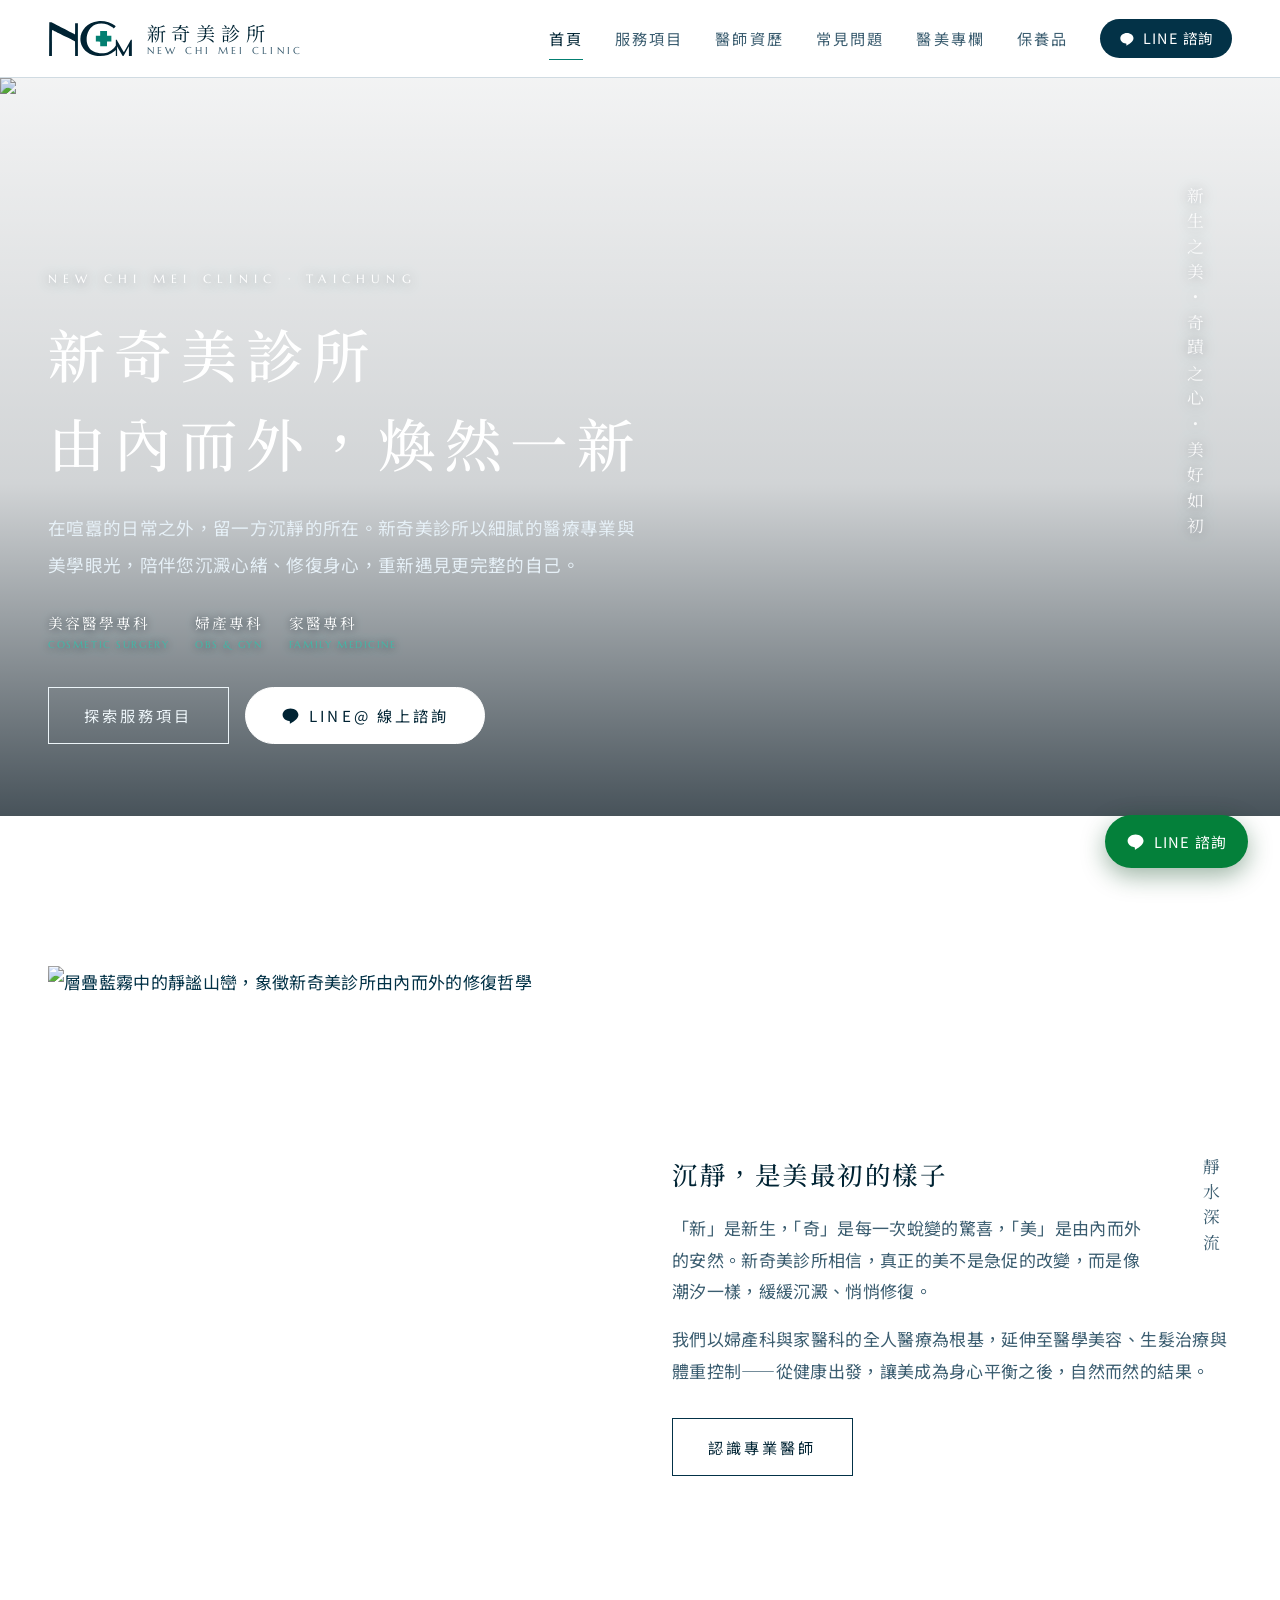
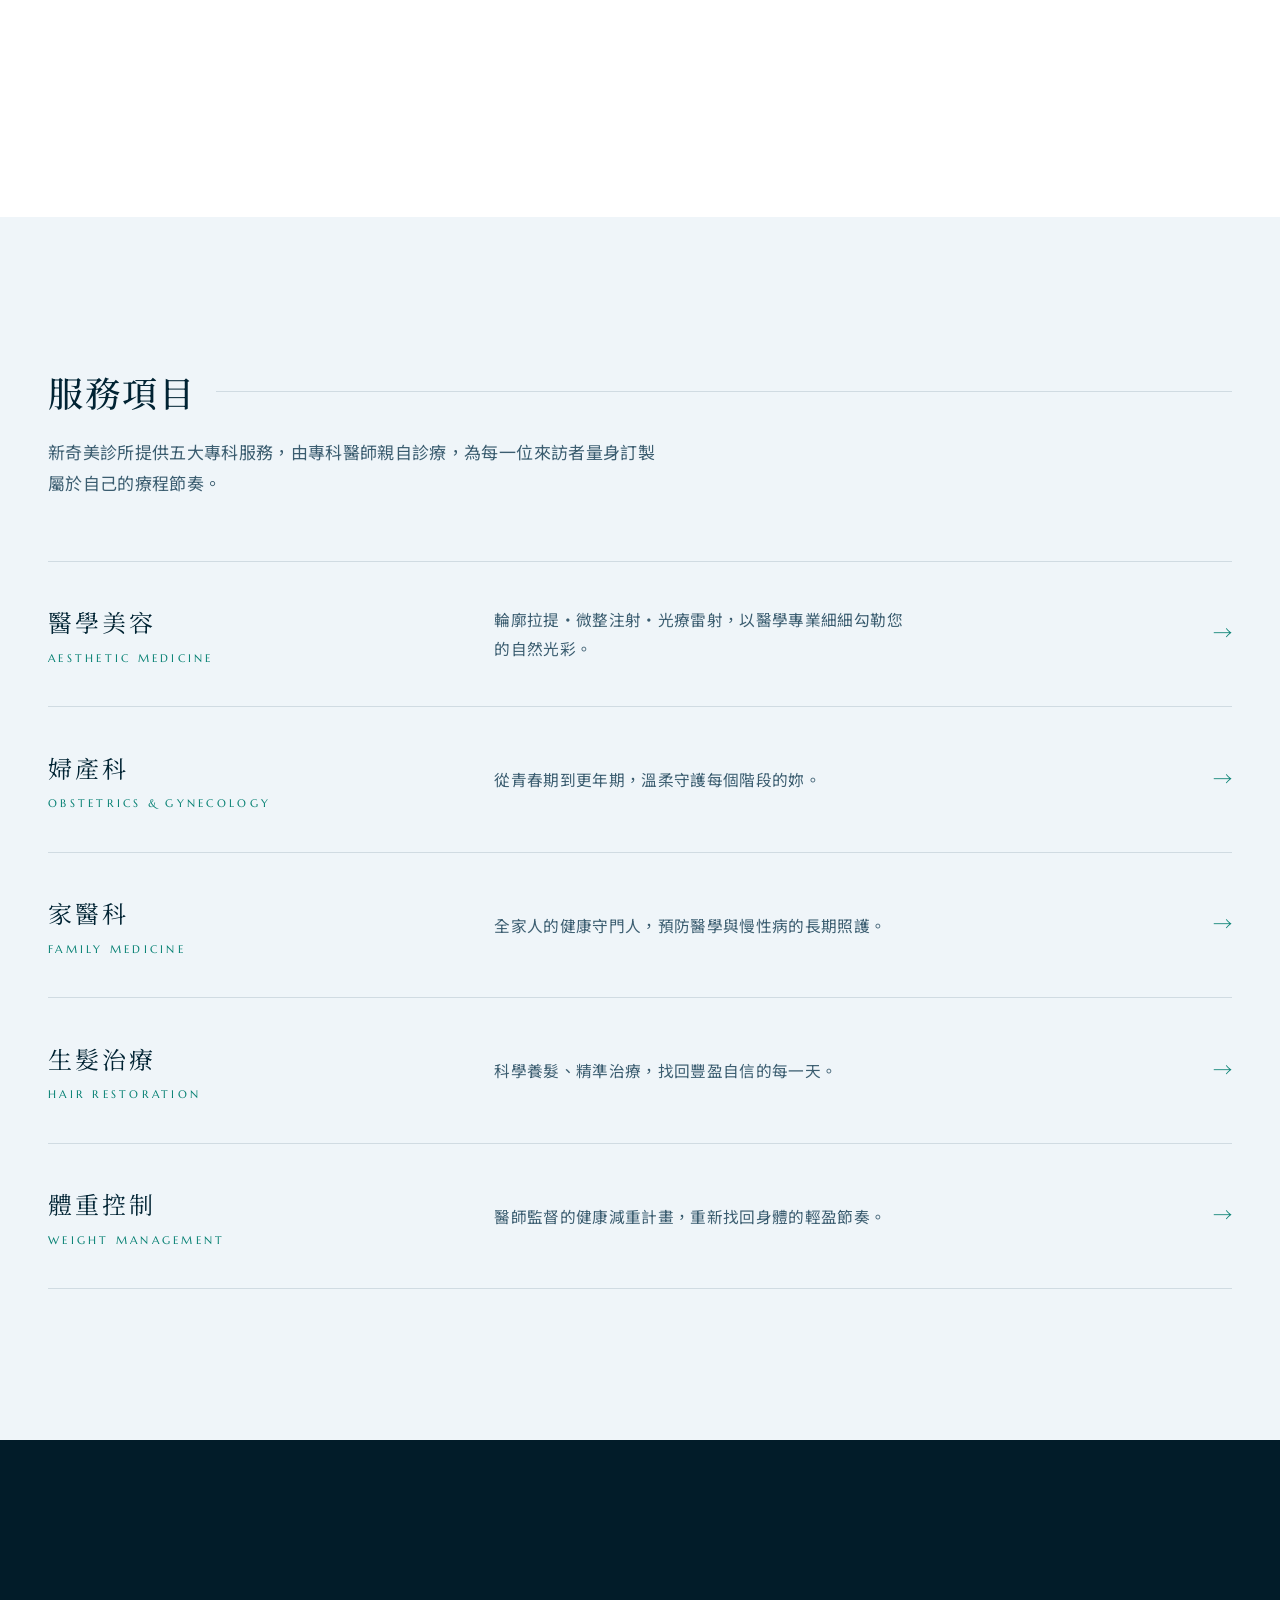
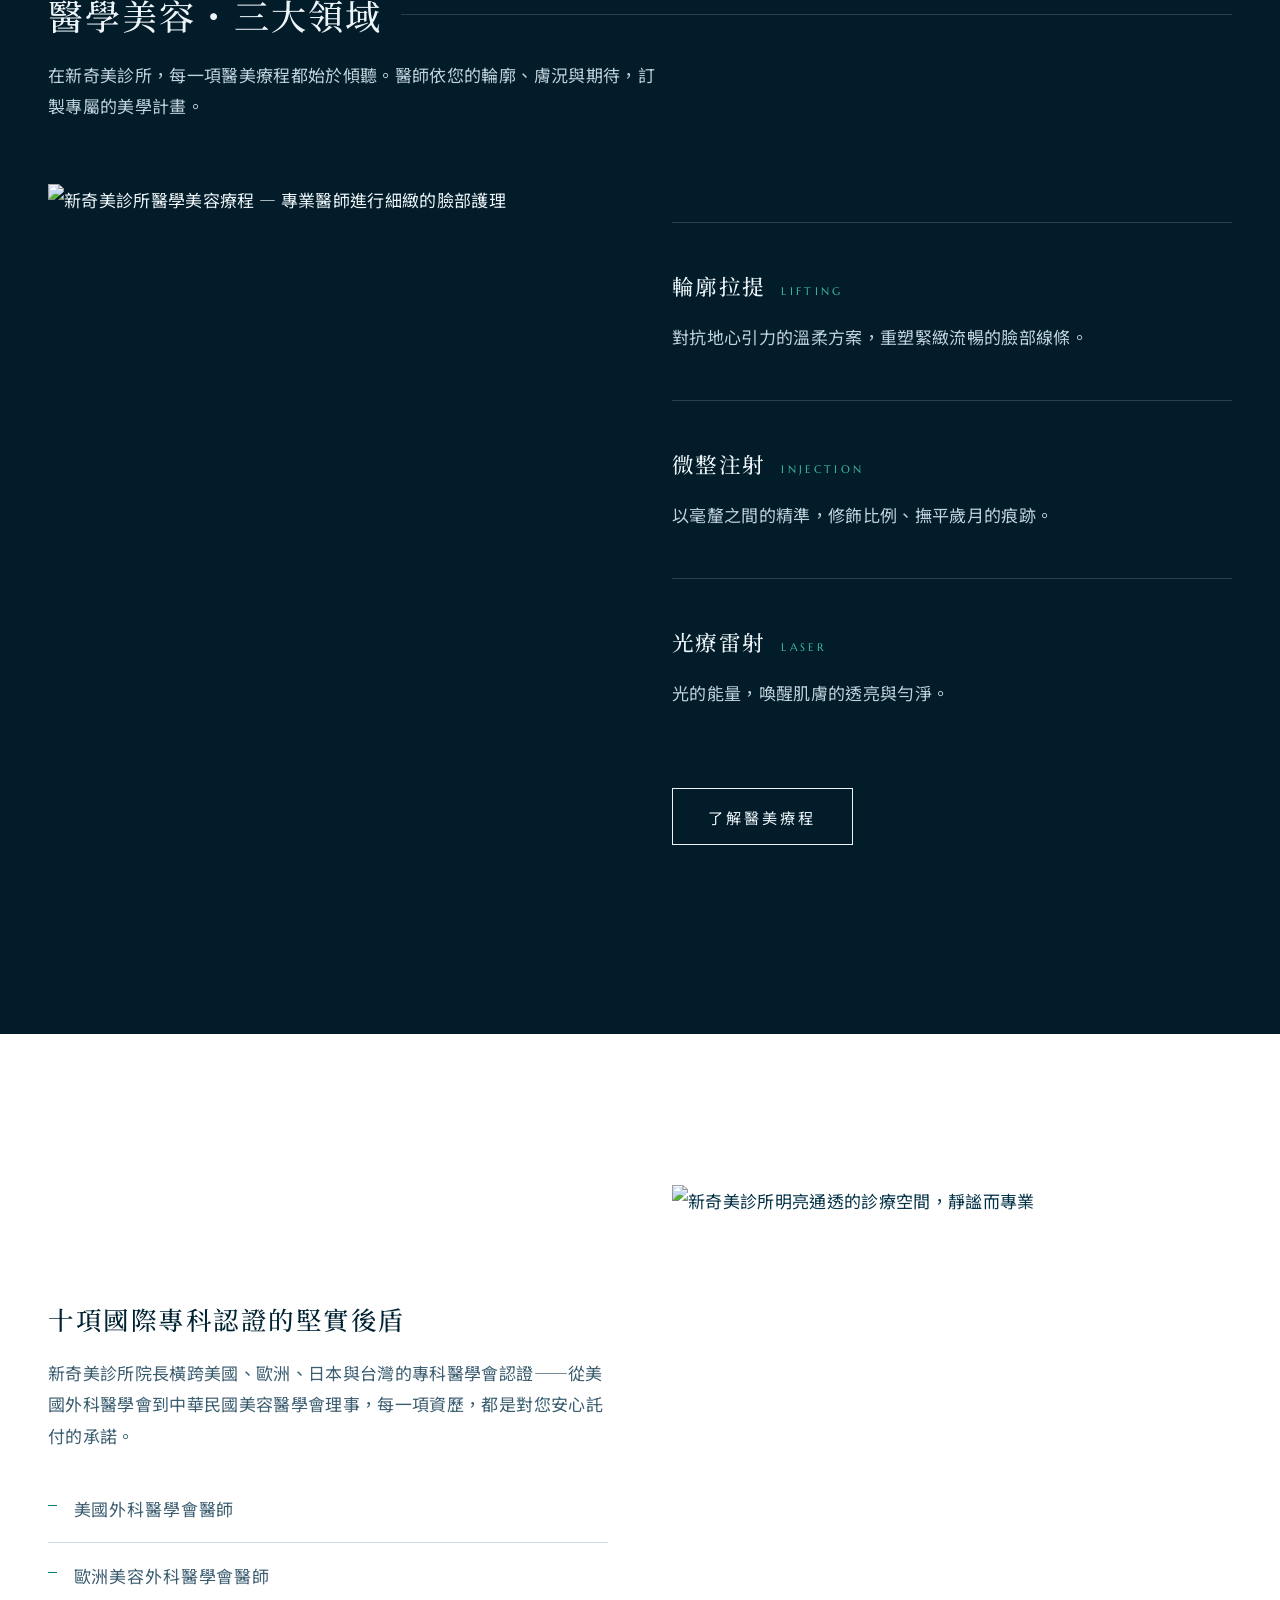
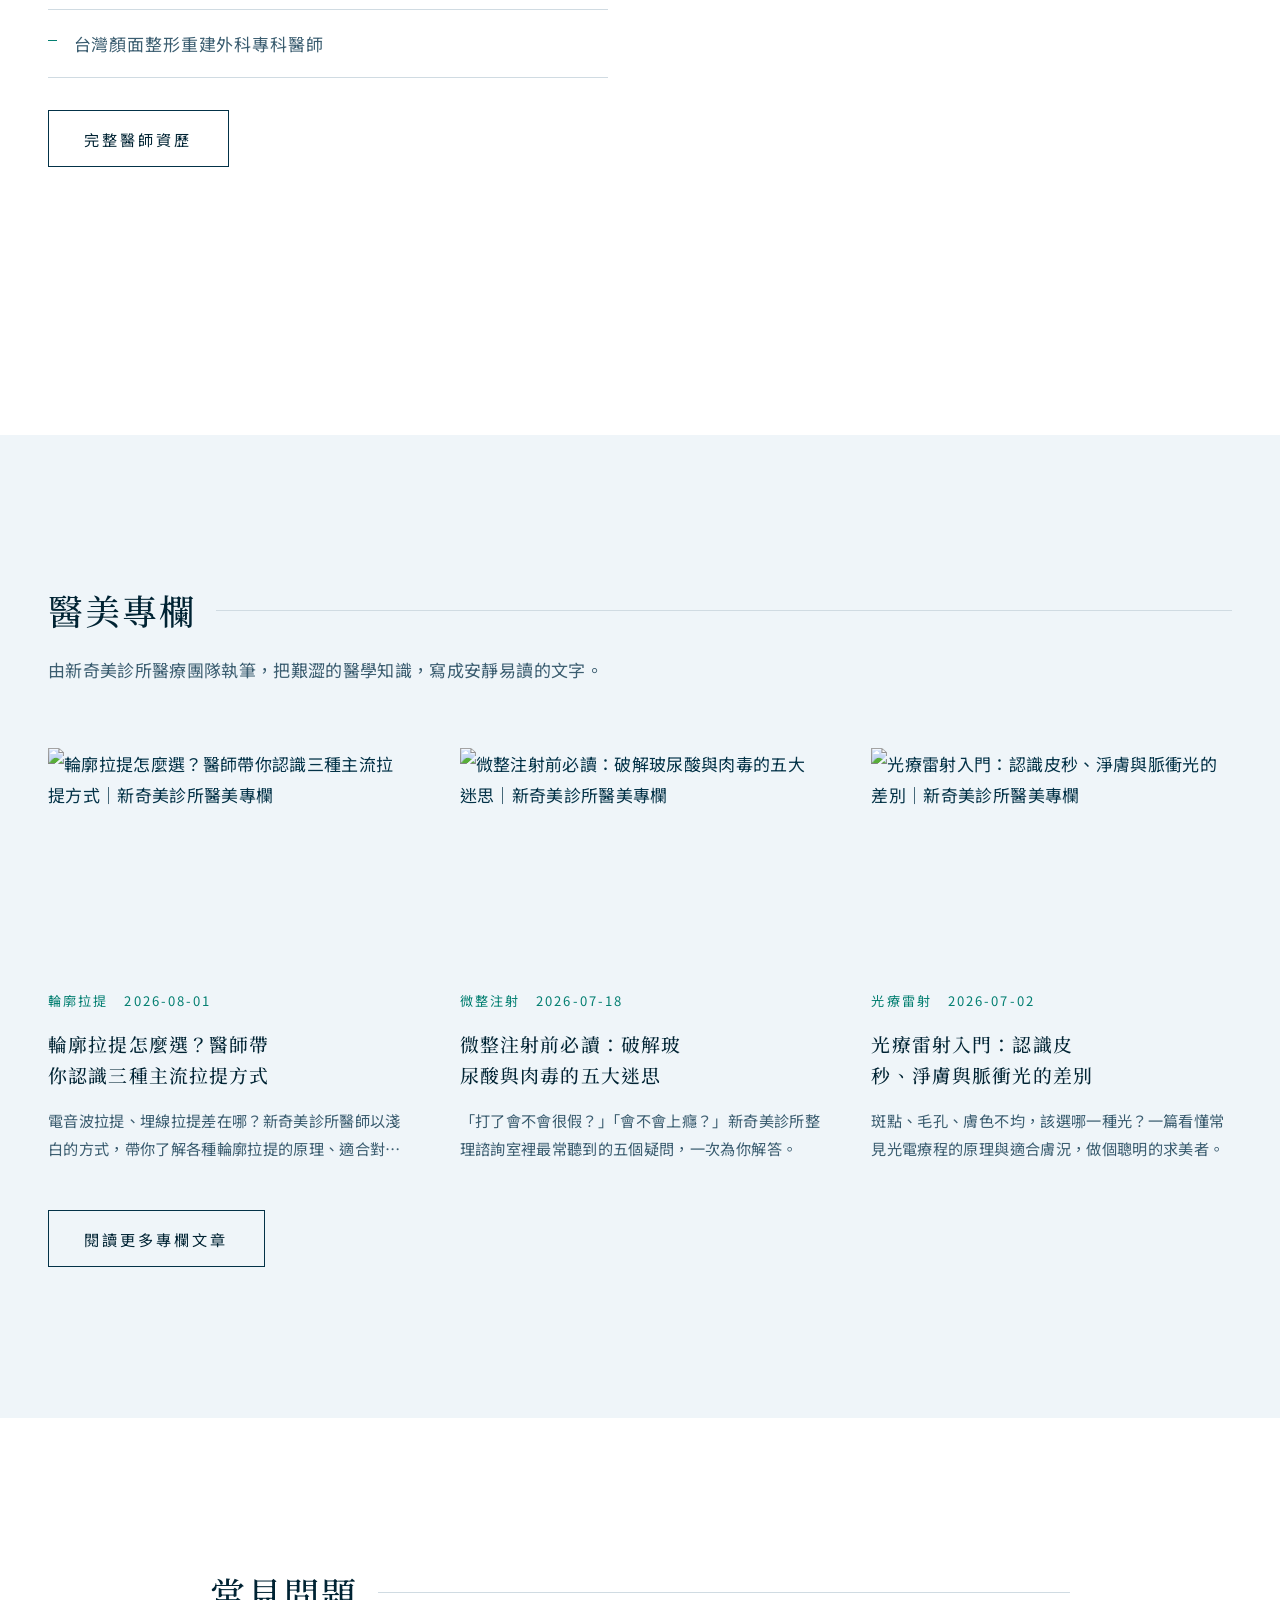
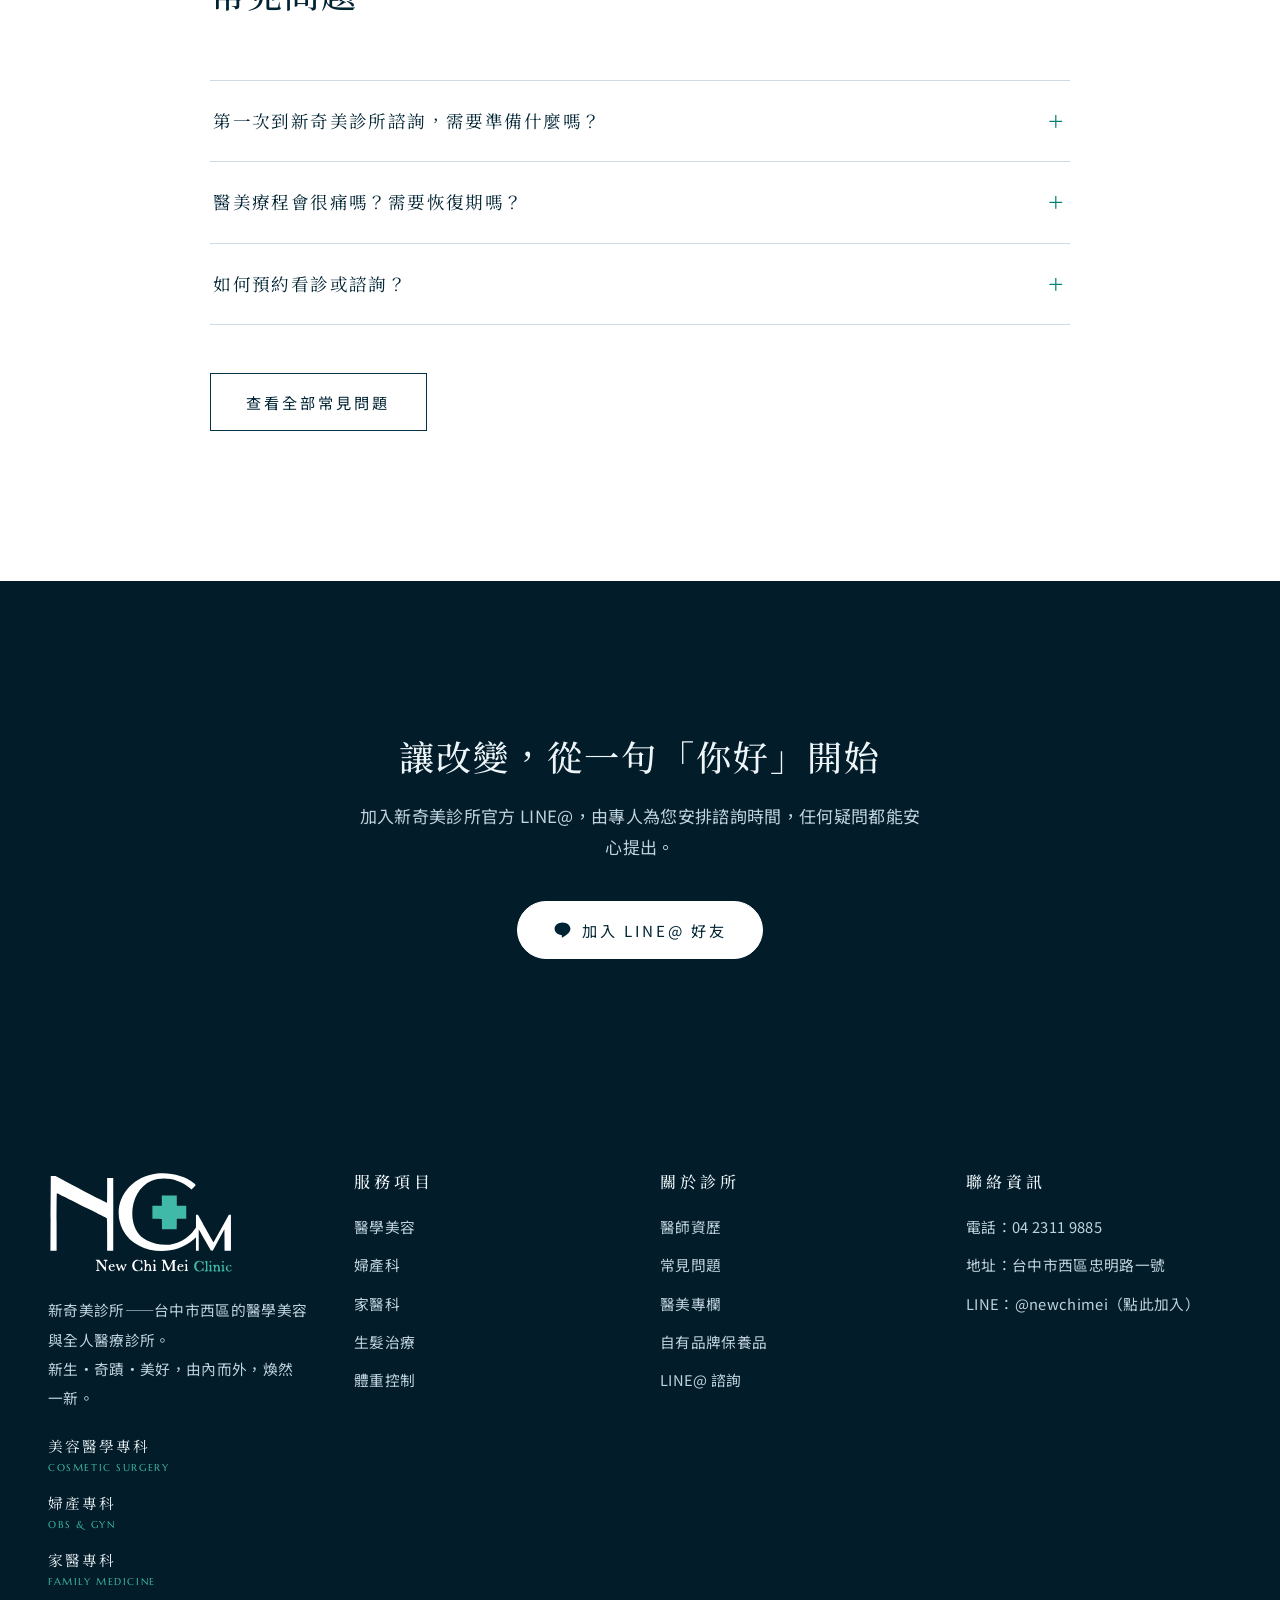
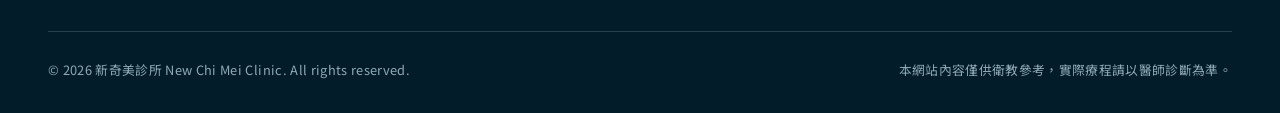
==== commit 028f5592: "新增自有品牌面膜產品頁 - products/mask.html：產品主視覺、實拍版位、特色、成分、使用方式、   適用時機、注意事項、規格表與諮詢導引（純介紹，不含金流物流） - 全站導覽與頁尾加入" ====
--- a/index.html
+++ b/index.html
@@ -73,6 +73,7 @@
       <a href="doctors.html">醫師資歷</a>
       <a href="faq.html">常見問題</a>
       <a href="blog/index.html">醫美專欄</a>
+      <a href="products/mask.html">保養品</a>
       <a href="contact.html" class="nav-cta">
         <svg viewBox="0 0 24 24" fill="currentColor"><path d="M12 3C6.5 3 2 6.6 2 11.1c0 4 3.5 7.4 8.3 8 .3.1.8.2.9.5.1.2.1.6 0 .9l-.1.9c0 .3-.2 1 .9.6 1.1-.5 5.8-3.4 7.9-5.9 1.4-1.6 2.1-3.2 2.1-5C22 6.6 17.5 3 12 3z"/></svg>
         LINE 諮詢
@@ -290,6 +291,7 @@
           <li><a href="doctors.html">醫師資歷</a></li>
           <li><a href="faq.html">常見問題</a></li>
           <li><a href="blog/index.html">醫美專欄</a></li>
+          <li><a href="products/mask.html">自有品牌保養品</a></li>
           <li><a href="contact.html">LINE@ 諮詢</a></li>
         </ul>
       </div>
--- a/assets/css/style.css
+++ b/assets/css/style.css
@@ -692,6 +692,32 @@
   width: 100%; height: 100%; object-fit: cover;
   opacity: 0.45;
 }
+/* 左重的暗幕：標題永遠壓在較暗的一側，換照片也不會讀不清 */
+.page-hero--image .page-hero__media::after {
+  content: "";
+  position: absolute;
+  inset: 0;
+  background: linear-gradient(
+    100deg,
+    oklch(0.16 0.035 233.4 / 0.55) 0%,
+    oklch(0.16 0.035 233.4 / 0.28) 55%,
+    oklch(0.16 0.035 233.4 / 0.04) 100%
+  );
+}
+/* 明亮版主視覺：讓照片本身的光線更透出來（用於醫美專欄的水下光束）。
+   暗幕左側加重、右側幾乎全開，光束保持明亮而標題仍讀得清楚。 */
+.page-hero--bright .page-hero__media img { opacity: 0.66; }
+.page-hero--bright .page-hero__media::after {
+  background: linear-gradient(
+    100deg,
+    oklch(0.16 0.035 233.4 / 0.55) 0%,
+    oklch(0.16 0.035 233.4 / 0.22) 55%,
+    oklch(0.16 0.035 233.4 / 0.02) 100%
+  );
+}
+/* 明亮底上的小標再淡一階，維持品牌青的暗示又不失可讀性 */
+.page-hero--bright .page-hero__kicker { color: oklch(0.96 0.035 182); }
+
 .page-hero__inner { position: relative; }
 .page-hero__kicker {
   font-family: var(--font-display);
@@ -721,8 +747,10 @@
 .breadcrumb a:hover { color: var(--accent); }
 .page-hero--image .breadcrumb { color: oklch(0.88 0.020 233.4); }
 
+/* 疊在照片上的小標：品牌青需再提亮才達 4.5:1（照片亮部比純色底亮） */
+.page-hero--image .page-hero__kicker { color: oklch(0.82 0.09 182); }
+
 /* 深底上的強調色改用霧藍：群青在靛藍底上對比不足 */
-.page-hero--image .page-hero__kicker,
 .page-hero--image .breadcrumb a:hover,
 .section--deep .treatment-block h3 small,
 .section--deep .service-menu__name small,
@@ -842,3 +870,152 @@
   .line-float span { display: none; }
   .line-float { padding: 0.9rem; }
 }
+
+/* ============================================================
+   產品頁（自有品牌保養品）
+   ============================================================ */
+
+/* 色彩主導的產品主視覺：不放照片，由品牌色與字體撐起質感 */
+.product-hero {
+  background: var(--surface-deep);
+  color: var(--on-deep);
+  padding-block: clamp(4.5rem, 11vw, 8rem);
+  position: relative;
+  overflow: hidden;
+}
+/* 一道極淡的光暈，避免大面積深色顯得平板 */
+.product-hero::before {
+  content: "";
+  position: absolute;
+  inset: -30% -10% auto auto;
+  width: min(680px, 70%);
+  aspect-ratio: 1;
+  border-radius: 50%;
+  background: radial-gradient(circle, oklch(0.715 0.109 182 / 0.16) 0%, transparent 68%);
+  pointer-events: none;
+}
+.product-hero__inner { position: relative; }
+.product-hero .breadcrumb { color: oklch(0.86 0.02 233.4); }
+.product-hero__kicker {
+  font-family: var(--font-display);
+  letter-spacing: 0.42em;
+  font-size: 0.75rem;
+  text-transform: uppercase;
+  color: var(--accent-soft);
+  margin-bottom: 1.1rem;
+}
+.product-hero__title {
+  font-size: var(--text-h1);
+  color: #fff;
+  margin-bottom: 1.2rem;
+}
+.product-hero__lede {
+  max-width: 40ch;
+  color: var(--on-deep-soft);
+  line-height: 2.1;
+}
+.product-hero__meta {
+  list-style: none;
+  display: flex;
+  flex-wrap: wrap;
+  gap: 0.6rem 2.2rem;
+  margin-top: 2rem;
+  padding-top: 1.6rem;
+  border-top: 1px solid var(--hairline-deep);
+}
+.product-hero__meta li {
+  display: flex;
+  flex-direction: column;
+  gap: 0.15rem;
+  font-size: 0.95rem;
+  color: var(--on-deep);
+}
+.product-hero__meta small {
+  font-family: var(--font-display);
+  font-size: 0.62rem;
+  letter-spacing: 0.2em;
+  text-transform: uppercase;
+  color: var(--accent-soft);
+}
+
+/* 產品實拍待放置的框位 */
+.photo-slots {
+  display: grid;
+  grid-template-columns: repeat(auto-fit, minmax(min(260px, 100%), 1fr));
+  gap: clamp(1rem, 2.5vw, 1.8rem);
+}
+.photo-slot {
+  aspect-ratio: 4 / 5;
+  border: 1px dashed var(--hairline-deep);
+  background: var(--surface);
+  display: grid;
+  place-content: center;
+  gap: 0.5rem;
+  text-align: center;
+  padding: 1.5rem;
+}
+.photo-slot strong {
+  font-family: var(--font-serif);
+  font-weight: 500;
+  font-size: 1.05rem;
+  color: var(--ink-strong);
+  letter-spacing: 0.1em;
+}
+.photo-slot span { font-size: 0.83rem; color: var(--ink-soft); line-height: 1.8; }
+.photo-slot svg { width: 2rem; height: 2rem; margin: 0 auto 0.3rem; color: var(--accent); }
+
+/* 使用步驟：這是真正的先後順序，編號有其意義 */
+.steps { list-style: none; counter-reset: step; display: grid; gap: 0; }
+.steps li {
+  counter-increment: step;
+  display: grid;
+  grid-template-columns: 3.2rem 1fr;
+  gap: 1.4rem;
+  padding-block: 1.5rem;
+  border-bottom: 1px solid var(--hairline);
+  align-items: baseline;
+}
+.steps li::before {
+  content: counter(step, decimal-leading-zero);
+  font-family: var(--font-display);
+  font-size: 1.05rem;
+  color: var(--accent);
+  letter-spacing: 0.1em;
+}
+.steps strong {
+  display: block;
+  font-family: var(--font-serif);
+  font-weight: 500;
+  font-size: 1.08rem;
+  color: var(--ink-strong);
+  margin-bottom: 0.3rem;
+  letter-spacing: 0.08em;
+}
+.steps p { color: var(--ink-soft); font-size: 0.97rem; max-width: 56ch; }
+
+/* 注意事項／適用時機
+   標記符號用絕對定位，li 內容才能是任意的行內元素組合。
+   （若用 grid，<strong> 之後的文字節點會變成第三個 grid 項目而被擠成直排） */
+.notice-list { list-style: none; display: grid; gap: 0.9rem; max-width: var(--measure); }
+.notice-list li {
+  position: relative;
+  padding-left: 1.9rem;
+  color: var(--ink-soft);
+  font-size: 0.97rem;
+  line-height: 1.9;
+}
+.notice-list li::before {
+  content: "";
+  position: absolute;
+  left: 0.35rem;
+  top: 0.72em;
+  width: 0.45rem;
+  height: 0.45rem;
+  border: 1px solid var(--accent);
+  transform: rotate(45deg);
+}
+.notice-list strong {
+  color: var(--ink-strong);
+  font-weight: 500;
+  font-family: var(--font-serif);
+}
